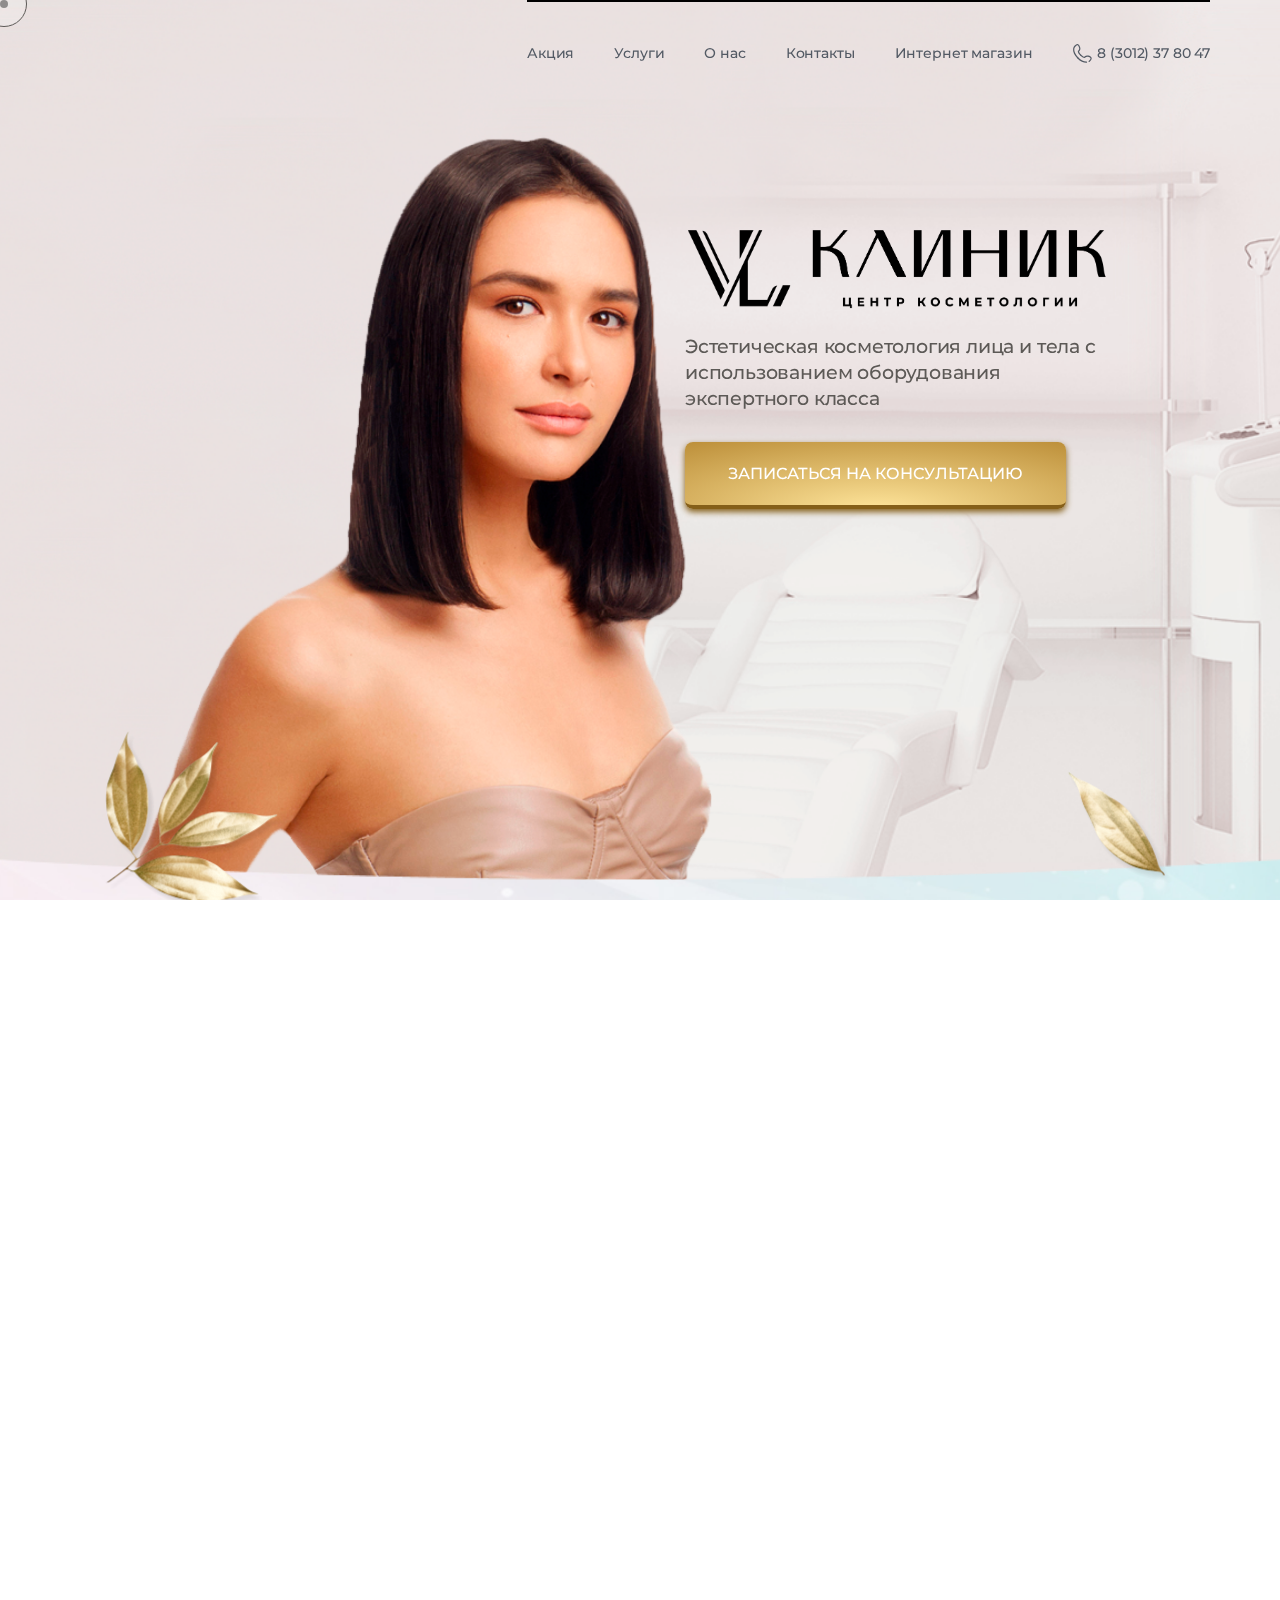
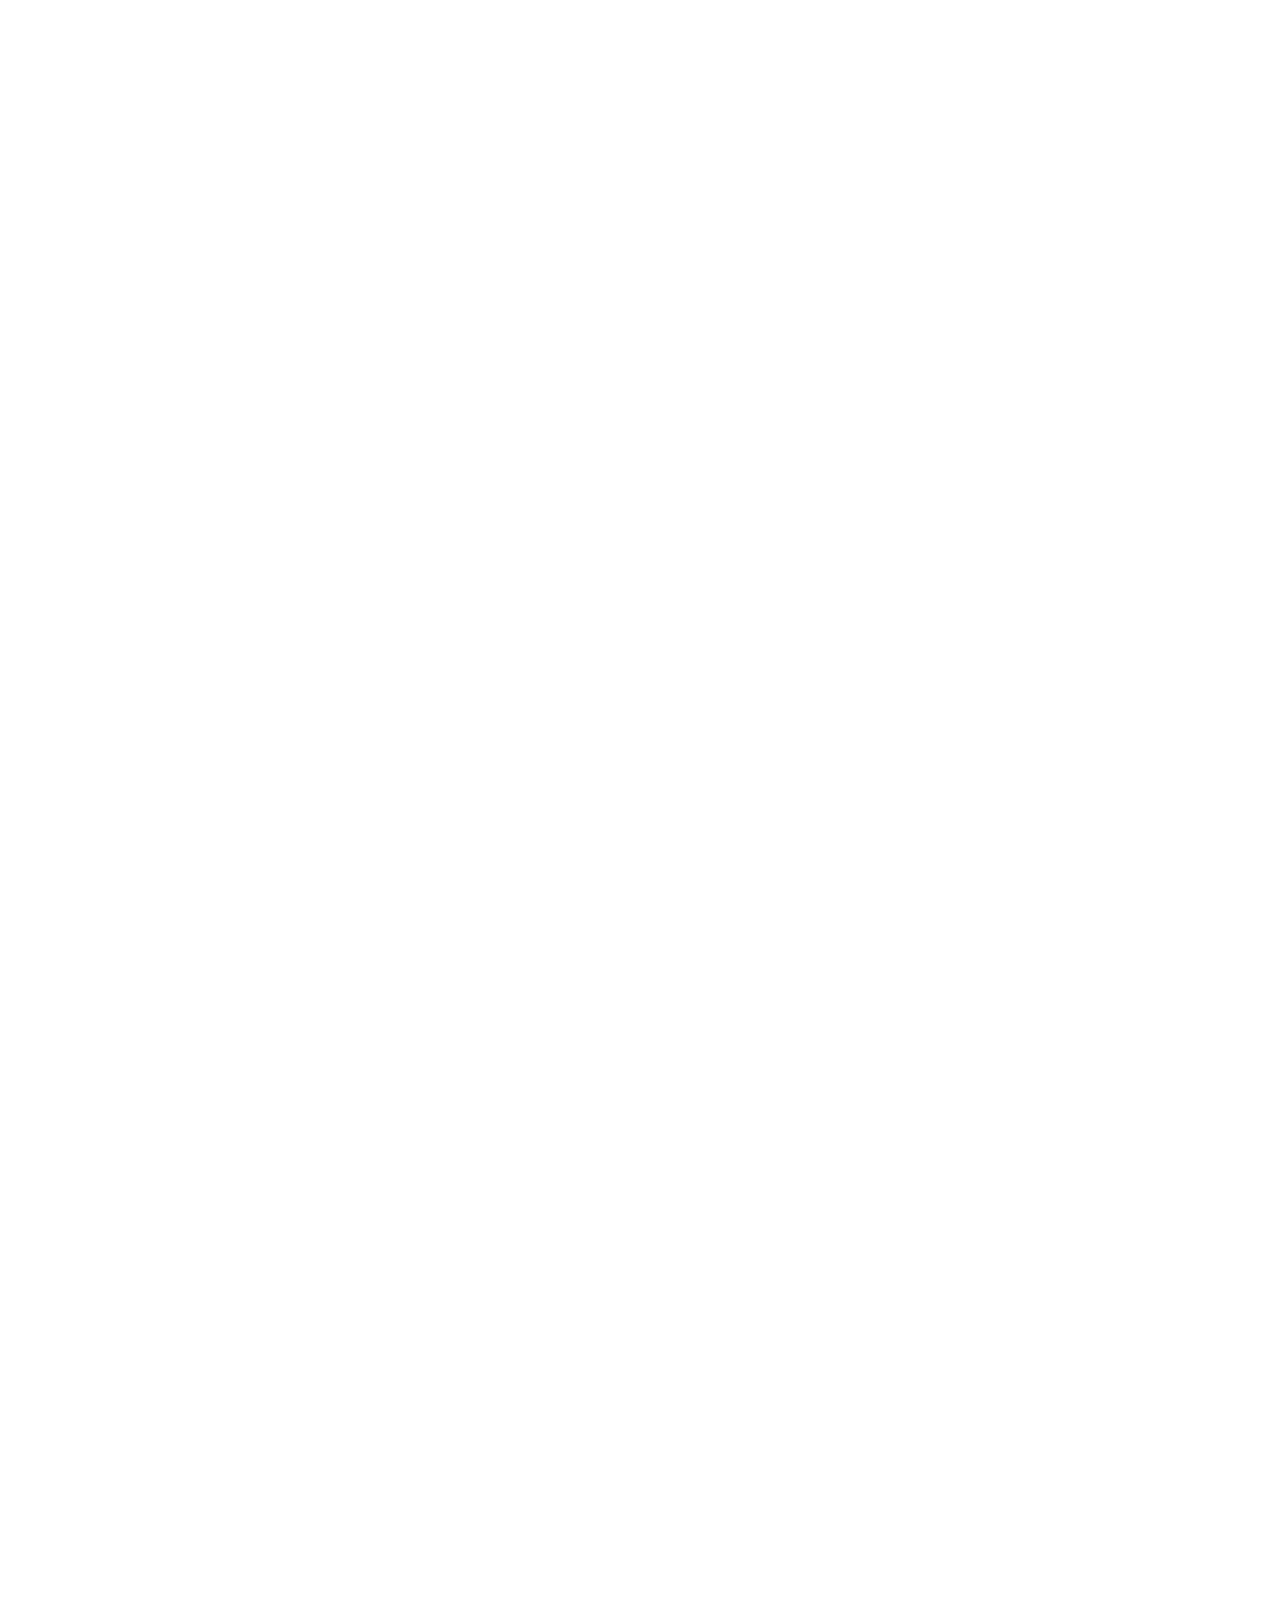
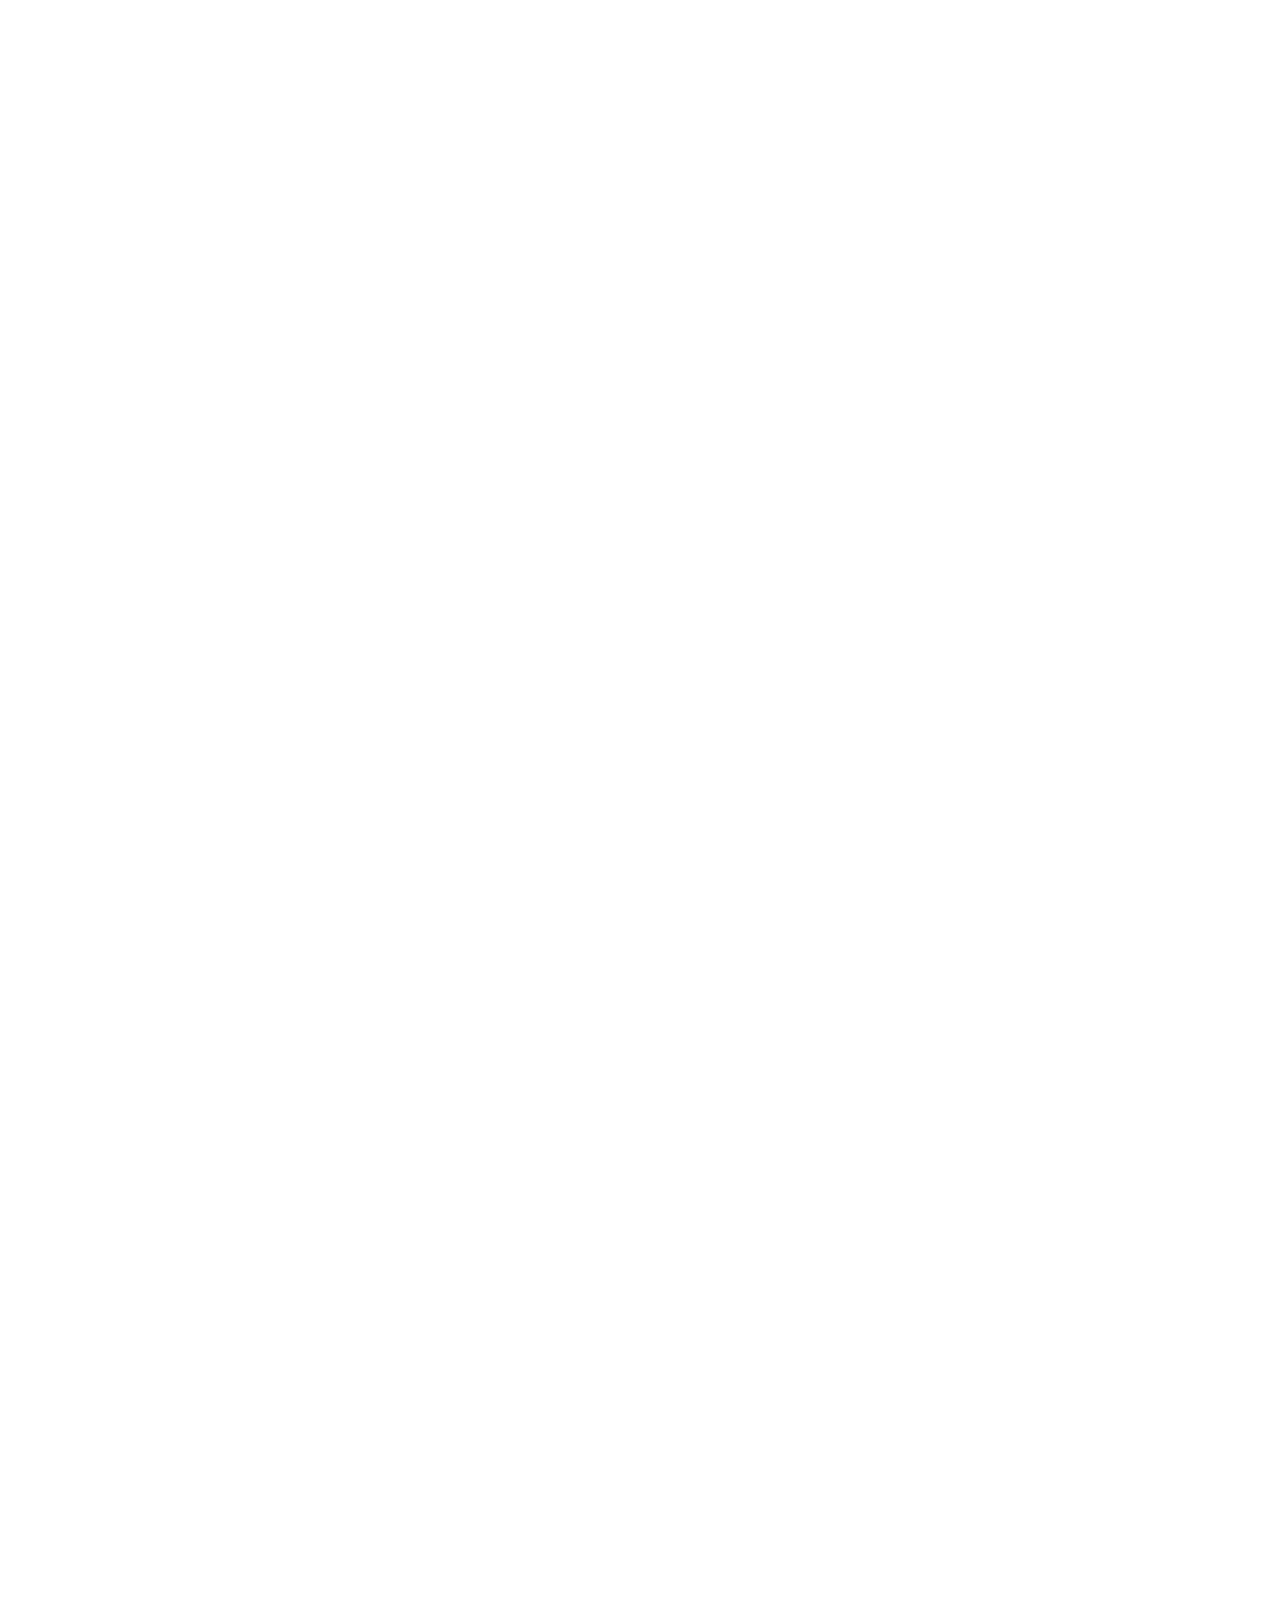
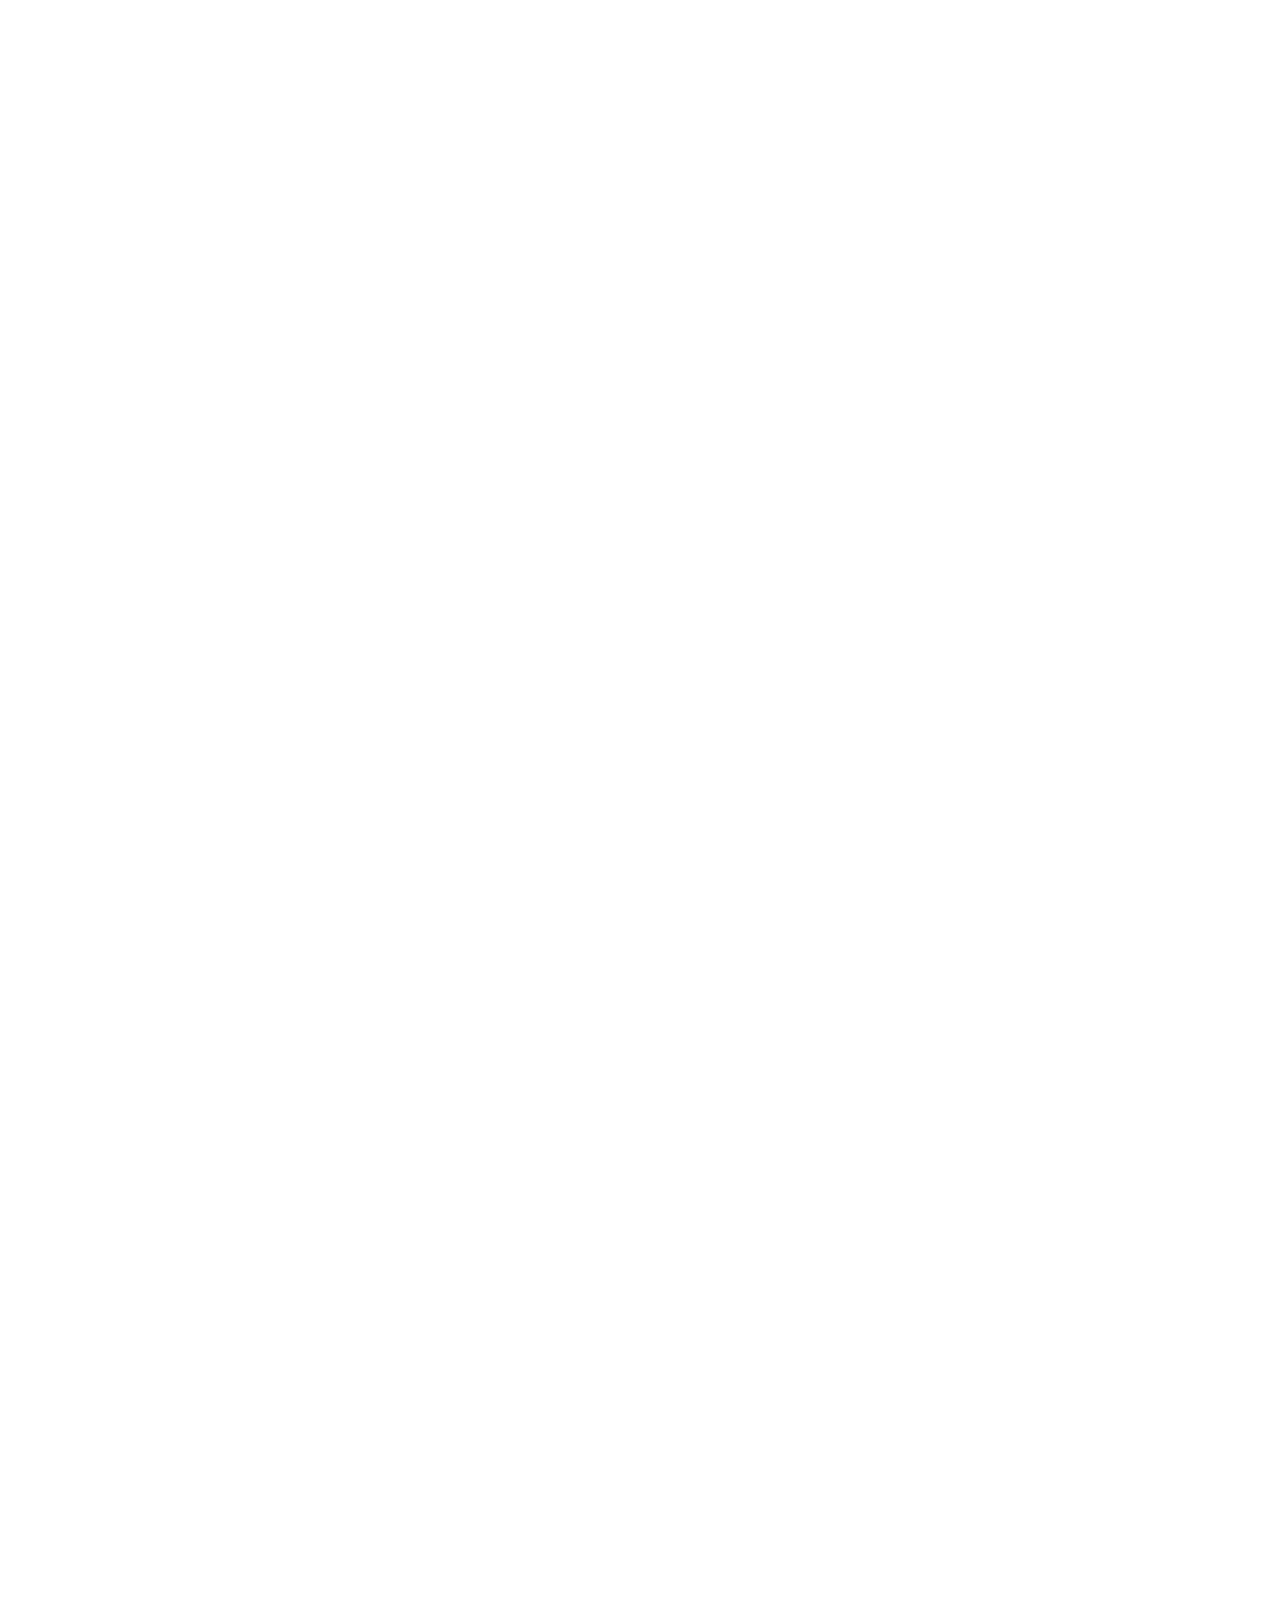
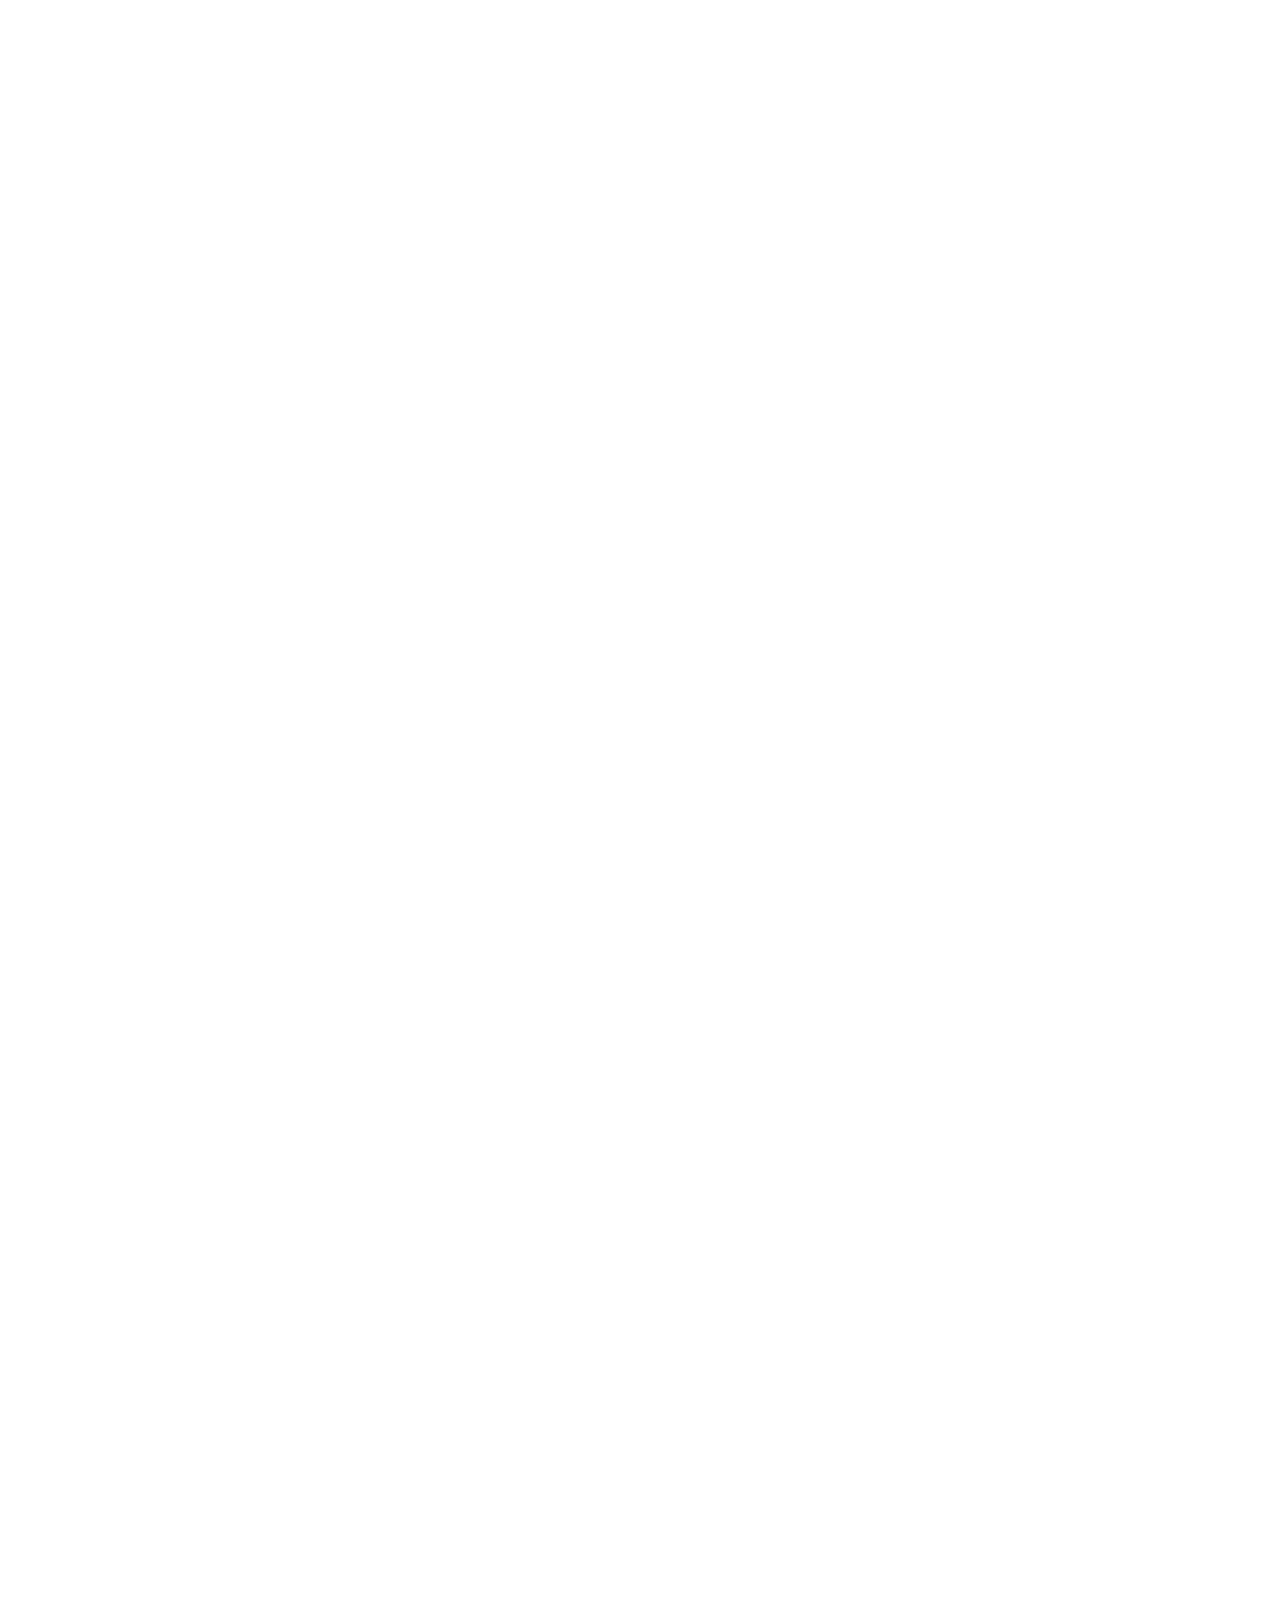
==== index.html @ 67a0169a "init" ====
<!DOCTYPE html>
<html lang="en">
  <head>
    <meta charset="UTF-8" />
    <meta http-equiv="X-UA-Compatible" content="IE=edge" />
    <meta name="viewport" content="width=device-width, initial-scale=1.0" />
    <title>VL</title>
    <link rel="stylesheet" href="libs/lightbox/dist/css/lightbox.css">
    <link rel="stylesheet" href="https://cdn.jsdelivr.net/npm/swiper@8/swiper-bundle.min.css"/>
    <link rel="stylesheet" href="img/icomoon/style.css">
    <link rel="stylesheet" href="css/fonts.css" />
    <link rel="stylesheet" href="css/main.css" />
    <link rel="stylesheet" href="css/index.css" />

  </head>
  <body>
    <div id="cursor"></div>
    <div id="aura"></div>
    <div class="gsap-wrapper">
      <div class="gsap-content">

        <div class="main-wrapper">
          <header class="header" id="header">
            <div class="container-width">
              <div class="header__nav-wrap">
                <nav class="nav-menu">
                  <li class="nav-menu__item">
                    <a href="" class="nav-menu__link">Акция</a>
                  </li>
                  <li class="nav-menu__item">
                    <a href="#services" class="nav-menu__link">Услуги</a>
                  </li>
                  <li class="nav-menu__item">
                    <a href="" class="nav-menu__link">О нас</a>
                  </li>
                  <li class="nav-menu__item">
                    <a href="#map" class="nav-menu__link">Контакты</a>
                  </li>
                  <li class="nav-menu__item">
                    <a href="" class="nav-menu__link">Интернет магазин</a>
                  </li>
                  <li class="nav-menu__item">
                    <a href="tel:83012378047" class="nav-menu__link nav-menu__phone"
                      >8 (3012) 37 80 47</a
                    >
                  </li>
                </nav>
              </div>
              <div class="header__info-wrap">
                <div class="header__info">
                  <div class="header__logo-wrap">
                    <img src="img/logo.png" alt="logo" class="header__logo" />
                  </div>
                  <p class="header__info-text">
                    Эстетическая косметология лица и тела с использованием
                    оборудования экспертного класса
                  </p>
                  <button class="disappears-btn">
                    Записаться на консультацию
                  </button>
                </div>
              </div>
              <!-- <a href="#services" class="header__link-scroll"></a> -->
            </div>

            <div class="header__women-wrap">
              <img src="img/women.png" alt="women" class="header__women-img">
            </div>
          </header>
          <main class="main">
            <section class="services" id="services">
              <div class="container-width">
                <div class="services__content">
                  <div class="services__info">
                    <h1 class="services__title">Выберите услугу</h1>
                    <p class="services__desc">
                      Нажмите на нужную Вам категорию, и выберите услугу что бы перейти к записи
                    </p>
                    <ul class="services__list">
                      <li class="services__item" data-type="hair">
                        <button class="services__item-btn">Волосы</button>
                        <ul class="services__sublist">
                          <li class="services__subitem">
                            <button class="services__subitem-btn">Избавиться от</button>
                            <ul class="services__subsublist">
                              <li class="services__subsubitem">
                                <button class="services__subsubitem-btn">Услуга 1</button>
                              </li>
                              <li class="services__subsubitem">
                                <button class="services__subsubitem-btn">Услуга 2</button>
                              </li>
                              <li class="services__subsubitem">
                                <button class="services__subsubitem-btn">Услуга 3</button>
                              </li>
                            </ul>
                          </li>
                        </ul>
                      </li>
                      <li class="services__item" data-type="face">
                        <button class="services__item-btn">Лицо</button>
                        <ul class="services__sublist">
                          <li class="services__subitem">
                            <button class="services__subitem-btn">Улучшить</button>
                            <ul class="services__subsublist">
                              <li class="services__subsubitem">
                                <button class="services__subsubitem-btn">Овал кожи</button>
                              </li>
                              <li class="services__subsubitem">
                                <button class="services__subsubitem-btn">Состояние кожи</button>
                              </li>
                              <li class="services__subsubitem">
                                <button class="services__subsubitem-btn">Цвет лица</button>
                              </li>
                            </ul>
                          </li>
                          <li class="services__subitem">
                            <button class="services__subitem-btn">Изменить</button>
                            <ul class="services__subsublist">
                              <li class="services__subsubitem">
                                <button class="services__subsubitem-btn">Обьем и форму губ</button>
                              </li>
                              <li class="services__subsubitem">
                                <button class="services__subsubitem-btn">Обьем и форму скул</button>
                              </li>
                              <li class="services__subsubitem">
                                <button class="services__subsubitem-btn">Коррекция углов нижней челюсти ”Углы Джоли”</button>
                              </li>
                            </ul>
                          </li>
                          <li class="services__subitem">
                            <button class="services__subitem-btn">Убрать</button>
                            <ul class="services__subsublist">
                              <li class="services__subsubitem">
                                <button class="services__subsubitem-btn">Овал кожи</button>
                              </li>
                              <li class="services__subsubitem">
                                <button class="services__subsubitem-btn">Овал кожи</button>
                              </li>
                              <li class="services__subsubitem">
                                <button class="services__subsubitem-btn">Овал кожи</button>
                              </li>
                            </ul>
                          </li>
                          <li class="services__subitem">
                            <button class="services__subitem-btn">Лечить</button>
                            <ul class="services__subsublist">
                              <li class="services__subsubitem">
                                <button class="services__subsubitem-btn">Овал кожи</button>
                              </li>
                              <li class="services__subsubitem">
                                <button class="services__subsubitem-btn">Овал кожи</button>
                              </li>
                              <li class="services__subsubitem">
                                <button class="services__subsubitem-btn">Овал кожи</button>
                              </li>
                            </ul>
                          </li>
                        </ul>
                      </li>
                      <li class="services__item" data-type="neck">
                        <button class="services__item-btn">Шея</button>
                        <ul class="services__sublist">
                          <li class="services__subitem">
                            <button class="services__subitem-btn">Убрать</button>
                            <ul class="services__subsublist">
                              <li class="services__subsubitem">
                                <button class="services__subsubitem-btn">Овал кожи</button>
                              </li>
                              <li class="services__subsubitem">
                                <button class="services__subsubitem-btn">Состояние кожи</button>
                              </li>
                              <li class="services__subsubitem">
                                <button class="services__subsubitem-btn">Цвет лица</button>
                              </li>
                            </ul>
                          </li>
                        </ul>
                      </li>
                      <li class="services__item" data-type="body">
                        <button class="services__item-btn">Тело</button>
                        <ul class="services__sublist">
                          <li class="services__subitem">
                            <button class="services__subitem-btn">Избавиться от</button>
                            <ul class="services__subsublist">
                              <li class="services__subsubitem">
                                <button class="services__subsubitem-btn">Овал кожи</button>
                              </li>
                              <li class="services__subsubitem">
                                <button class="services__subsubitem-btn">Овал кожи</button>
                              </li>
                              <li class="services__subsubitem">
                                <button class="services__subsubitem-btn">Овал кожи</button>
                              </li>
                            </ul>
                          </li>
                          <li class="services__subitem">
                            <button class="services__subitem-btn">Улучшить</button>
                            <ul class="services__subsublist">
                              <li class="services__subsubitem">
                                <button class="services__subsubitem-btn">Овал кожи</button>
                              </li>
                              <li class="services__subsubitem">
                                <button class="services__subsubitem-btn">Овал кожи</button>
                              </li>
                              <li class="services__subsubitem">
                                <button class="services__subsubitem-btn">Овал кожи</button>
                              </li>
                            </ul>
                          </li>
                        </ul>
                      </li>
                    </ul>
                  </div>
                  <div class="services__symbol-wrap">
                    <div class="services__symbol">
                      <img class="services__symbol-img" src="img/serv-symbol.png" alt="women" >
                      <button class="services__symbol-btn hair" data-type="hair"></button>
                      <button class="services__symbol-btn face" data-type="face"></button>
                      <button class="services__symbol-btn neck" data-type="neck"></button>
                      <button class="services__symbol-btn body" data-type="body"></button>
                    </div>
                  </div>
                </div>
              </div>
              <img src="img/leaf-1.png" alt="sheet" class="services__leaf-sheet1">
              <img src="img/leaf-2.png" alt="sheet" class="services__leaf-sheet2">
              <img src="img/leaf-3.png" alt="sheet" class="services__leaf-sheet3">
              <img src="img/clinic-leaf.png" alt="" class="services__leaf-bottom">
            </section>
            <section class="clinic" id="clinic">
              <div class="container-width">
                <div class="clinic__content">
                  <h1 class="clinic__title">
                    VL - Клиника молодости<br> и красоты
                  </h1>
                  <div class="clinic__info-wrap">
                    <p class="clinic__text">
                      VL Clinic– это ведущие клинические центры эстетической медицины в Москве, которые предлагают своим пациентам премиальный сервис и лучшие anti-age решения по совершенствованию внешности и омоложению, диагностику здоровья на основе принципов превентивной медицины для поддержания ресурсов организма и повышения качество жизни наших пациентов.
                    </p>
                    <div class="clinic__disappears-wrap">
                      <button class="disappears-btn">Записаться на консультацию</button>
                    </div>
                  </div> 
                </div>
              </div>
              <div class="swiper gallery-slider">
                <!-- Additional required wrapper -->
                <div class="swiper-wrapper">
                  <!-- Slides -->
                  <a href="img/gallery/gallery-1.jpg" data-lightbox="clinic-gallery" class="swiper-slide">
                    <img src="img/gallery/preview/gallery-1.jpg" alt="gallery-img" class="swiper-slide__img">
                  </a>
                  <a href="img/gallery/gallery-2.jpg" data-lightbox="clinic-gallery" class="swiper-slide">
                    <img src="img/gallery/preview/gallery-2.jpg" alt="gallery-img" class="swiper-slide__img">
                  </a>
                  <a href="img/gallery/gallery-3.jpg" data-lightbox="clinic-gallery" class="swiper-slide">
                    <img src="img/gallery/preview/gallery-3.jpg" alt="gallery-img" class="swiper-slide__img">
                  </a>
                  <a href="img/gallery/gallery-4.jpg" data-lightbox="clinic-gallery" class="swiper-slide">
                    <img src="img/gallery/preview/gallery-4.jpg" alt="gallery-img" class="swiper-slide__img">
                  </a>
                  <a href="img/gallery/gallery-5.jpg" data-lightbox="clinic-gallery" class="swiper-slide">
                    <img src="img/gallery/preview/gallery-5.jpg" alt="gallery-img" class="swiper-slide__img">
                  </a>
                  <a href="img/gallery/gallery-6.jpg" data-lightbox="clinic-gallery" class="swiper-slide">
                    <img src="img/gallery/preview/gallery-6.jpg" alt="gallery-img" class="swiper-slide__img">
                  </a>
                  <a href="img/gallery/gallery-7.jpg" data-lightbox="clinic-gallery" class="swiper-slide">
                    <img src="img/gallery/preview/gallery-7.jpg" alt="gallery-img" class="swiper-slide__img">
                  </a>
                  <a href="img/gallery/gallery-8.jpg" data-lightbox="clinic-gallery" class="swiper-slide">
                    <img src="img/gallery/preview/gallery-8.jpg" alt="gallery-img" class="swiper-slide__img">
                  </a>
                  <a href="img/gallery/gallery-9.jpg" data-lightbox="clinic-gallery" class="swiper-slide">
                    <img src="img/gallery/preview/gallery-9.jpg" alt="gallery-img" class="swiper-slide__img">
                  </a>
                  <a href="img/gallery/gallery-10.jpg" data-lightbox="clinic-gallery" class="swiper-slide">
                    <img src="img/gallery/preview/gallery-10.jpg" alt="gallery-img" class="swiper-slide__img">
                  </a>
                  <a href="img/gallery/gallery-11.jpg" data-lightbox="clinic-gallery" class="swiper-slide">
                    <img src="img/gallery/preview/gallery-11.jpg" alt="gallery-img" class="swiper-slide__img">
                  </a>
                  <a href="img/gallery/gallery-12.jpg" data-lightbox="clinic-gallery" class="swiper-slide">
                    <img src="img/gallery/preview/gallery-12.jpg" alt="gallery-img" class="swiper-slide__img">
                  </a>
                  <a href="img/gallery/gallery-13.jpg" data-lightbox="clinic-gallery" class="swiper-slide">
                    <img src="img/gallery/preview/gallery-13.jpg" alt="gallery-img" class="swiper-slide__img">
                  </a>
                  <a href="img/gallery/gallery-14.jpg" data-lightbox="clinic-gallery" class="swiper-slide">
                    <img src="img/gallery/preview/gallery-14.jpg" alt="gallery-img" class="swiper-slide__img">
                  </a>
                  <a href="img/gallery/gallery-15.jpg" data-lightbox="clinic-gallery" class="swiper-slide">
                    <img src="img/gallery/preview/gallery-15.jpg" alt="gallery-img" class="swiper-slide__img">
                  </a>
                </div>
                <!-- If we need pagination -->
                <div class="swiper-pagination"></div>
                <!-- If we need scrollbar -->
                <div class="swiper-scrollbar"></div>
              </div>
              <img src="/img/clinic-leaf.png" alt="" class="clinic__leaf-center">
            </section>
            <section class="apparatus" id="apparatus">
              <div class="container-width">
                <div class="apparatus__content">
                  <div class="apparatus__title-wrap">
                    <h1 class="apparatus__title">Молодость и красота<br>без хирургического вмешательства</h1>
                    <div class="swiper apparatus-slider">
                      <!-- Additional required wrapper -->
                      <div class="swiper-wrapper">
                        <!-- Slides -->
                        <div class="swiper-slide">
                          <div class="apparatus-slider__info">
                            <div class="apparatus-slider__info-top">
                              <h2 class="apparatus-slider__title">
                                Liftera A Аппарат Liftera A разработан для профессиональных процедур ультразвукового SMAS-лифтинга на лице и теле.
                              </h2>
                              <p class="apparatus-slider__desc">
                                С его помощью выполняют подтяжку кожи, убирают жировые ловушки, формируют чёткие контуры силуэта.<br>
                                Какие проблемы решает?
                              </p>
                              <ul class="apparatus-slider__desc-list">
                                <li class="apparatus-slider__desc-item">ранние признаки старения — гравитационный птоз, носогубные складки, дряблость кожи;</li>
                                <li class="apparatus-slider__desc-item">малярные мешки;</li>
                                <li class="apparatus-slider__desc-item">дряблость кожи;</li>
                                <li class="apparatus-slider__desc-item">второй подбородок;</li>
                                <li class="apparatus-slider__desc-item">локальные жировые отложения;</li>
                                <li class="apparatus-slider__desc-item">отёчность.</li>
                              </ul>
                            </div>
                            <div class="apparatus-slider__info-bottom">
                              <h2 class="apparatus-slider__title">
                                Как это работает?
                              </h2>
                              <p class="apparatus-slider__desc">
                                Liftera A работает по методике HIFU — высокочастотного сфокусированного ультразвука. Звуковая волна проникает
                                через верхние слои эпидермиса, не повреждая их, и создаёт трение в микро-участках тканей на глубине от 1,5 до 4,5
                                мм. Те нагреваются до температуры 60°С — уровня, при котором происходит коагуляция белковых волокон. Организм
                                реагирует на термическое повреждение запуском процесса неоколлагенеза — усиленной выработки коллагена и эластина
                                для регенерации тканей.
                              </p>
                            </div>
                          </div>
                          <div class="apparatus-slider__img-wrap">
                            <div class="apparatus-slider__prev">
                              <div class="icon-apparatus-arrow apparatus-slider__prev-arrow"></div>
                            </div>
                            <div class="apparatus-slider__next">
                              <div class="icon-apparatus-arrow apparatus-slider__next-arrow"></div>
                            </div>
                            <a href="/img/apparatus/asterasys.jpg" data-lightbox="apparatus-slider" class="apparatus-slider__full-img">
                              <img src="img/apparatus/preview/asterasys.jpg" alt="liftera" class="apparatus-slider__img">
                            </a>
                          </div>
                        </div>
                        <div class="swiper-slide">
                          <div class="apparatus-slider__info">
                            <div class="apparatus-slider__info-top">
                              <h2 class="apparatus-slider__title">
                                Divine Pro Pollogen by Lumenis
                              </h2>
                              <p class="apparatus-slider__desc">
                                Знаменитая мультиплатформа сочетает в себе 4 продвинутых технологии и позволяет проводить многоуровневые процедуры
                                ремоделирования и обновления тканей без хирургического вмешательства.<br>
                                Какие проблемы решает?
                              </p>
                              <ul class="apparatus-slider__desc-list">
                                <li class="apparatus-slider__desc-item">Выравнивание морщин и омоложение</li>
                                <li class="apparatus-slider__desc-item">Восстановливает контур овала лица</li>
                                <li class="apparatus-slider__desc-item">Подтягивает кожу</li>
                                <li class="apparatus-slider__desc-item">Выравниваниет рубцы, элементы постакне и стрий</li>
                              </ul>
                            </div>
                            <div class="apparatus-slider__info-bottom">
                              <h2 class="apparatus-slider__title">
                                Как это работает?
                              </h2>
                              <p class="apparatus-slider__desc">
                                Мультиплатформа объединяет 4 способа воздействия на всех уровнях - от эпидермиса до SMAS/ - На уровне дермы -
                                VoluDerm. Горячие и сверхтонкие иглы микроигольчатого RF работают мягко и без повреждений кожи. Интенсивный и
                                комфортный нагрев на уровне дермы. - На уровне эпидермиса – фракционный RF Trifractional, действует через точечные
                                контакты, выравнивает тон и текстуру. - Глубокие слои дермы – TriPollar через все электроды аппликатора, снижает
                                тепловую нагрузку на эпидермис, для максимального комфорта. - На уровне SMAS – DMA, динамическая активация мышц
                                лица для эффекта подтяжки и улучшению контуров лица.
                              </p>
                            </div>
                          </div>
                          <div class="apparatus-slider__img-wrap">
                            <div class="apparatus-slider__prev">
                              <div class="icon-apparatus-arrow apparatus-slider__prev-arrow"></div>
                            </div>
                            <div class="apparatus-slider__next">
                              <div class="icon-apparatus-arrow apparatus-slider__next-arrow"></div>
                            </div>
                            <a href="/img/apparatus/pollogen.jpg" data-lightbox="apparatus-slider" class="apparatus-slider__full-img">
                              <img src="img/apparatus/preview/pollogen.jpg" alt="liftera" class="apparatus-slider__img">
                            </a>
                          </div>
                        </div>
                        <div class="swiper-slide">
                          <div class="apparatus-slider__info">
                            <div class="apparatus-slider__info-top">
                              <h2 class="apparatus-slider__title">
                                MedioStar Monolith Asclepion
                              </h2>
                              <p class="apparatus-slider__desc">
                                Диодный лазер MeDioStar Monolith – детище немецкого завода Asclepion, выпускается с 2019 года. По функционалу и
                                технической начинке этот аппарат относится к 6-му (последнему) поколению техники.<br>
                                Какие проблемы решает?
                              </p>
                              <ul class="apparatus-slider__desc-list">
                                <li class="apparatus-slider__desc-item">Нарушение пигментации кожи, такие как дисхромия и фотостарение</li>
                                <li class="apparatus-slider__desc-item">Лазерная эпиляция всех типов и цвета волос</li>
                                <li class="apparatus-slider__desc-item">Акне и постакне</li>
                                <li class="apparatus-slider__desc-item">Онихомикозы</li>
                              </ul>
                            </div>
                            <div class="apparatus-slider__info-bottom">
                              <h2 class="apparatus-slider__title">
                                Как это работает?
                              </h2>
                              <p class="apparatus-slider__desc">
                                У лазера Monolith несколько основных преимуществ. Во-первых, аппарат имеет сниженное время импульса до 3
                                миллисекунд и увеличенную максимально возможную выходную мощность вспышки лазера. Эти характеристики делают его
                                самым эффективным лазером из всех существующих на рынке аналогов. Разница особенно заметна на светлых и тонких
                                волосах. Во-вторых, у аппарата совершенно новые манипулы – с размером площади пятна вспышки лазера до 10
                                сантиметров квадратных. По всему периметру есть охлаждающий контур, а также возможность генерации до 20 вспышек в
                                секунду. Сохранилась технология использования двойного импульса разной длины
                              </p>
                              <ul class="apparatus-slider__desc-list">
                                <li class="apparatus-slider__desc-item">Не повреждает кожу, отсутствие реабилитационного периода</li>
                                <li class="apparatus-slider__desc-item">Все процедуры максимально комфортны и безопасны</li>
                                <li class="apparatus-slider__desc-item">Активизируется выработка коллагена и эластина в течение нескольких месяцев после процедуры, нарастающий эффект
                                  длиться до 6 месяцев</li>
                                <li class="apparatus-slider__desc-item">Отсутствие возрастных и гендерных ограничений</li>
                                <li class="apparatus-slider__desc-item">Безболезненное удаление всех типов волос (кроме седых)</li>
                              </ul>
                            </div>
                          </div>
                          <div class="apparatus-slider__img-wrap">
                            <div class="apparatus-slider__prev">
                              <div class="icon-apparatus-arrow apparatus-slider__prev-arrow"></div>
                            </div>
                            <div class="apparatus-slider__next">
                              <div class="icon-apparatus-arrow apparatus-slider__next-arrow"></div>
                            </div>
                            <a href="/img/apparatus/mediostar.jpg" data-lightbox="apparatus-slider" class="apparatus-slider__full-img">
                              <img src="img/apparatus/preview/mediostar.jpg" alt="liftera" class="apparatus-slider__img">
                            </a>
                          </div>
                        </div>
                        <div class="swiper-slide">
                          <div class="apparatus-slider__info">
                            <div class="apparatus-slider__info-top">
                              <h2 class="apparatus-slider__title">
                                Lumenis M22
                              </h2>
                              <p class="apparatus-slider__desc">
                                Уникальность аппарата Lumenis M22 заключается в том, что во время одной процедуры с помощью меняющихся фильтров
                                возможно одновременное решение целого спектра эстетических проблем.<br>
                                Какие проблемы решает?
                              </p>
                              <ul class="apparatus-slider__desc-list">
                                <li class="apparatus-slider__desc-item">Убирает выраженный купероз и сосудистые звездочки</li>
                                <li class="apparatus-slider__desc-item">Избавляет от расширенных пор, пигментных пятен, акне, постакне</li>
                                <li class="apparatus-slider__desc-item">Выравнивает тон лица, разглаживает морщины, нарушение текстуры кожи</li>
                              </ul>
                            </div>
                            <div class="apparatus-slider__info-bottom">
                              <h2 class="apparatus-slider__title">
                                Как это работает?
                              </h2>
                              <p class="apparatus-slider__desc">
                                Световые импульсы проникают глубоко в кожу и способствуют выработке собственного коллагена и гиалуроновой кислоты.
                                Кожа подтягивается и становится более эластичной. Такой эффект по улучшению состояния кожи заметен пациентам уже
                                после первой процедуры.
                              </p>
                            </div>
                          </div>
                          <div class="apparatus-slider__img-wrap">
                            <div class="apparatus-slider__prev">
                              <div class="icon-apparatus-arrow apparatus-slider__prev-arrow"></div>
                            </div>
                            <div class="apparatus-slider__next">
                              <div class="icon-apparatus-arrow apparatus-slider__next-arrow"></div>
                            </div>
                            <a href="/img/apparatus/m22.jpg" data-lightbox="apparatus-slider" class="apparatus-slider__full-img">
                              <img src="img/apparatus/preview/m22.jpg" alt="liftera" class="apparatus-slider__img">
                            </a>
                          </div>
                        </div>
                        <div class="swiper-slide">
                          <div class="apparatus-slider__info">
                            <div class="apparatus-slider__info-top">
                              <h2 class="apparatus-slider__title">
                                MCL 31 Dermablate
                              </h2>
                              <p class="apparatus-slider__desc">
                                Эрбиевый лазер MCL 31 Dermablate – уникальная разработка немецкой компании Asclepion Laser Techologies. Аппарат
                                предоставляет широкие возможности для решения различных задач в косметологии, связанных с состоянием кожи. MCL 31
                                Dermablate – это аппаратный косметологический комплекс с вариативностью режимов и с несколькими насадками, что
                                позволяет использовать метод фракционного фототермолиза и метод абиляции.<br>
                                Какие проблемы решает?
                              </p>
                              <ul class="apparatus-slider__desc-list">
                                <li class="apparatus-slider__desc-item">Фотостарение кожи</li>
                                <li class="apparatus-slider__desc-item">Морщины</li>
                                <li class="apparatus-slider__desc-item">Обвислость</li>
                                <li class="apparatus-slider__desc-item">Снижение эластичности</li>
                                <li class="apparatus-slider__desc-item">Накопление фиброзной ткани</li>
                                <li class="apparatus-slider__desc-item">Расширенные поры</li>
                                <li class="apparatus-slider__desc-item">Доброкачественные образования</li>
                                <li class="apparatus-slider__desc-item">Постакне</li>
                                <li class="apparatus-slider__desc-item">Растяжки на коже</li>
                              </ul>
                            </div>
                            <div class="apparatus-slider__info-bottom">
                              <h2 class="apparatus-slider__title">
                                Как это работает?
                              </h2>
                              <p class="apparatus-slider__desc">
                                Лазерная шлифовка лица позволяет восстановить естественную красоту и здоровье кожи даже при значительных
                                возрастных изменениях. В ходе процедуры удаляются отмершие клетки эпидермиса, активизируются обменные процессы в
                                глубоких слоях кожи. Уже после первой процедуры Вы заметите, что кожа стала более гладкой, нежной и молодой.
                              </p>
                            </div>
                          </div>
                          <div class="apparatus-slider__img-wrap">
                            <div class="apparatus-slider__prev">
                              <div class="icon-apparatus-arrow apparatus-slider__prev-arrow"></div>
                            </div>
                            <div class="apparatus-slider__next">
                              <div class="icon-apparatus-arrow apparatus-slider__next-arrow"></div>
                            </div>
                            <a href="/img/apparatus/dermablate.jpg" data-lightbox="apparatus-slider" class="apparatus-slider__full-img">
                              <img src="img/apparatus/preview/dermablate.jpg" alt="liftera" class="apparatus-slider__img">
                            </a>
                          </div>
                        </div>
                        <div class="swiper-slide">
                          <div class="apparatus-slider__info">
                            <div class="apparatus-slider__info-top">
                              <h2 class="apparatus-slider__title">
                                PicoCare
                              </h2>
                              <p class="apparatus-slider__desc">
                                Революционный пикосекундынй лазер – это самая эффективная, безболезненная и безопасная технология для омоложения кожи, удаления татуировок и татуажа любого цвета, устранения пигментации и рубцов на лице и теле.
                                Важным преимуществом данного лазера  является не только сверхкороткий и единственно доступный в России по длительности в пикосекундах (450) импульс, но и возможность осуществлять воздействие по самым «коварным» глубоким или цветным пигментам, на самых «нежных» чувствительных зонах – безболезненно, даже на высоких параметрах мощности, благодаря запатентованной технологии HEXA MLA<br>
                              </p>
                            </div>
                          </div>
                          <div class="apparatus-slider__img-wrap">
                            <div class="apparatus-slider__prev">
                              <div class="icon-apparatus-arrow apparatus-slider__prev-arrow"></div>
                            </div>
                            <div class="apparatus-slider__next">
                              <div class="icon-apparatus-arrow apparatus-slider__next-arrow"></div>
                            </div>
                            <a href="/img/apparatus/picocare.jpg" data-lightbox="apparatus-slider" class="apparatus-slider__full-img">
                              <img src="img/apparatus/preview/picocare.jpg" alt="liftera" class="apparatus-slider__img">
                            </a>
                          </div>
                        </div>
                      </div>                
                    </div>
                  </div>
                </div>
              </div>
            </section>
            <section class="certificate" id="certificate">
              <div class="container-width container-width--certificate">
                <div class="certificate__content">
                  <h1 class="certificate__title">Наши сертификаты</h1>
                  <img src="img/leaf-1.png" alt="" class="certificate__leaf-img1">
                  <img src="img/leaf-2.png" alt="" class="certificate__leaf-img2">
                  <img src="img/leaf-3.png" alt="" class="certificate__leaf-img3">
                </div>
                <div class="certificate-slider swiper">
                  <!-- Additional required wrapper -->
                  <div class="swiper-wrapper">
                    <!-- Slides -->
                    <div class="swiper-slide">
                      <a href="/img/certificate/certificates-1.png" data-lightbox="certificate-slider" class="certificate-slide__img-full">
                        <img src="img/certificate/certificates-1.png" alt="certificate" class="certificate-slide__img">
                      </a>
                    </div>
                    <div class="swiper-slide">
                      <a href="/img/certificate/certificates-2.png" data-lightbox="certificate-slider" class="certificate-slide__img-full">
                        <img src="img/certificate/certificates-2.png" alt="certificate" class="certificate-slide__img">
                      </a>
                    </div>
                    <div class="swiper-slide">
                      <a href="/img/certificate/certificates-3.png" data-lightbox="certificate-slider" class="certificate-slide__img-full">
                        <img src="img/certificate/certificates-3.png" alt="certificate" class="certificate-slide__img">
                      </a>
                    </div>
                    <div class="swiper-slide">
                      <a href="/img/certificate/certificates-1.png" data-lightbox="certificate-slider" class="certificate-slide__img-full">
                        <img src="img/certificate/certificates-1.png" alt="certificate" class="certificate-slide__img">
                      </a>
                    </div>
                  </div>
                </div>
                <img src="img/leaf-1.png" alt="" class="certificate__leaf-img4">
              </div>
            </section>
            <section class="specialists" id="specialists">
              <div class="container-width container-width--specialists">
                <h1 class="specialists__title">Наши специалисты</h1>
                <div class="specialists-slider swiper">
                  <!-- Additional required wrapper -->
                  <div class="swiper-wrapper">
                    <!-- Slides -->
                    <div class="swiper-slide">
                      <div class="specialists-slide__img-wrap">
                        <img src="img/specialists/specialist-1.png" alt="specialist" class="specialists-slide__img">
                      </div>
                      <div class="specialists-slide__info">
                        <p class="specialists-slide__name">Багдуева Вера Валерьевна</p>
                        <p class="specialists-slide__qualification">Главный врач</p>
                      </div>
                    </div>
                    <div class="swiper-slide">
                      <div class="specialists-slide__img-wrap">
                        <img src="img/specialists/specialist-2.png" alt="specialist" class="specialists-slide__img">
                      </div>
                      <div class="specialists-slide__info">
                        <p class="specialists-slide__name">Дондокова Мэдэгма Сергеевна</p>
                        <p class="specialists-slide__qualification">Врач</p>
                      </div>
                    </div>
                    <div class="swiper-slide">
                      <div class="specialists-slide__img-wrap">
                        <img src="img/specialists/specialist-3.png" alt="specialist" class="specialists-slide__img">
                      </div>
                      <div class="specialists-slide__info">
                        <p class="specialists-slide__name">Кучинская Лариса Сергеевна</p>
                        <p class="specialists-slide__qualification">Врач-эстетист</p>
                      </div>
                    </div>
                    <div class="swiper-slide">
                      <div class="specialists-slide__img-wrap">
                        <img src="img/specialists/specialist-3.png" alt="specialist" class="specialists-slide__img">
                      </div>
                      <div class="specialists-slide__info">
                        <p class="specialists-slide__name">Багдуева Вера Валерьевна</p>
                        <p class="specialists-slide__qualification">Главный врач</p>
                      </div>
                    </div>
                  </div>
                  <div class="specialists-slider__control">
                    <div class="specialists-slider__fruction">
                      <div class="specialists-slider__current">1</div>
                      <div class="specialists-slider__sepparator"> / </div>
                      <div class="specialists-slider__total">1</div>
                    </div>
                    <div class="swiper-pagination"></div>
                    <div class="specialists-slider__control-arrow">
                      <div class="swiper-button-prev"></div>
                      <div class="swiper-button-next"></div>
                    </div>
                  </div>
                  <!-- If we need pagination -->
                  
                
                  <!-- If we need navigation buttons -->
                
                  <!-- If we need scrollbar -->
                  <!-- <div class="swiper-scrollbar"></div> -->
                </div>
              </div>
              <img src="img/leaf-2.png" alt="" class="specialists__leaf-img1">
            </section>
            <section class="consultation" id="consultation">
              <div class="container-width">
                <div class="consultation__content">
                  <div class="consultation__info">
                    <span class="consultation__info-title">На первичной консультации Вы:</span>
                    <p class="consultation__info-text">
                      Познакомитесь со специалистом лично и зададите ему все интересующие вопросы
                    </p>
                    <p class="consultation__info-text">
                      Сделаете диагностику состояния лица и кожных покрово, в том числе и с при-менением аппаратного 3D - анализа
                    </p>
                    <p class="consultation__info-text">
                      Узнаете какая из процедур подойдет в Вашем случае и составить план лечения
                    </p>
                    <p class="consultation__info-text">
                      Подберете средства и получите рекомендации для домашнего ухода
                    </p>
                    <div class="consultation__disappears-wrap">
                      <button class="disappears-btn">Записаться на консультацию</button>
                    </div>
                  </div>
                  <div class="consultation__message-wrap">
                    <div class="consultation__message">
                      <p class="consultation__message-text">
                        Мы хотим, что бы выбранные процедуры действительно подходили именно вам!
                      </p>
                    </div>
                  </div>
                </div>
              </div>
            </section>
            <section class="recom" id="recom">
              <div class="container-width">
                <div class="recom__content">
                  <h1 class="recom__title">Специалисты<br>рекомендуют</h1>
                  <div class="recom-slider swiper">
                    <!-- Additional required wrapper -->
                    <div class="swiper-wrapper">
                      <!-- Slides -->
                      <div class="swiper-slide">
                        <div class="recom-slide__img-wrap">
                          <img src="img/recom/recomendations.png" alt="" class="recom-slide__img">
                        </div>
                        <h2 class="recom-slide__title">Holy Land Cosmetics B First Anti-Age Gel Soap</h2>
                        <div class="recom-slide__disappears-wrap">
                          <button class="disappears-btn disappears-btn--recome">Заказать</button>
                        </div>
                      </div>
                      <div class="swiper-slide">
                        <div class="recom-slide__img-wrap">
                          <img src="img/recom/recomendations.png" alt="" class="recom-slide__img">
                        </div>
                        <h2 class="recom-slide__title">Holy Land Cosmetics B First Anti-Age Gel Soap</h2>
                        <div class="recom-slide__disappears-wrap">
                          <button class="disappears-btn disappears-btn--recome">Заказать</button>
                        </div>
                      </div>
                      <div class="swiper-slide">
                        <div class="recom-slide__img-wrap">
                          <img src="img/recom/recomendations.png" alt="" class="recom-slide__img">
                        </div>
                        <h2 class="recom-slide__title">Holy Land Cosmetics B First Anti-Age Gel Soap</h2>
                        <div class="recom-slide__disappears-wrap">
                          <button class="disappears-btn disappears-btn--recome">Заказать</button>
                        </div>
                      </div>
                      <div class="swiper-slide">
                        <div class="recom-slide__img-wrap">
                          <img src="img/recom/recomendations.png" alt="" class="recom-slide__img">
                        </div>
                        <h2 class="recom-slide__title">Holy Land Cosmetics B First Anti-Age Gel Soap</h2>
                        <div class="recom-slide__disappears-wrap">
                          <button class="disappears-btn disappears-btn--recome">Заказать</button>
                        </div>
                      </div>
                      <div class="swiper-slide">
                        <div class="recom-slide__img-wrap">
                          <img src="img/recom/recomendations.png" alt="" class="recom-slide__img">
                        </div>
                        <h2 class="recom-slide__title">Holy Land Cosmetics B First Anti-Age Gel Soap</h2>
                        <div class="recom-slide__disappears-wrap">
                          <button class="disappears-btn disappears-btn--recome">Заказать</button>
                        </div>
                      </div>
                    </div>
                    <div class="swiper-button-prev"></div>
                    <div class="swiper-button-next"></div>
                    <div class="swiper-pagination"></div>
                  </div>
                </div>
              </div>
              <img src="img/recom_leaf-1.svg" alt="" class="recom__leaf-left">
              <img src="img/recom_leaf-2.svg" alt="" class="recom__leaf-right">
            </section>
            <section class="map" id="map">
              <div class="map__container-width">
                <div class="map-content">
                  <div class="map__contacts-wrap">
                    <div class="map__contacts">
                      <div class="map__logo-wrap">
                        <img src="img/logo.png" alt="logo" class="map__logo">
                      </div>
                      <div class="map__links-wrap">
                        <a href="tel:83012378047" class="map__link-phone">8 (3012) 37 80 47</a>
                        <a href="tel:83012378047" class="map__link-phone">8 (3012) 37 80 47</a>
                      </div>
                      <a href="mailto:vl_clinic@company.ru" class="map__link-email">vl_clinic@company.ru</a>
                      <div class="map__social-links">
                        <a href="#" class="map__social-link">
                          <img src="img/icons/vk.svg" alt="vk" class="map__social-img">
                        </a>
                        <a href="#" class="map__social-link">
                          <img src="img/icons/inst.svg" alt="instagram" class="map__social-img">
                        </a>
                        <a href="#" class="map__social-link">
                          <img src="img/icons/tg.svg" alt="telegram" class="map__social-img">
                        </a>
                        <a href="#" class="map__social-link">
                          <img src="img/icons/facebook.svg" alt="facebook" class="map__social-img">
                        </a>
                      </div>
                      <a href="#" class="map__confidentiality">Политика конфиденциальности</a>
                    </div>
                  </div>
                  <div class="map__render" id="map-render"></div>
                </div>
              </div>
            </section>
          </main>
          <footer class="footer">
            <div class="container-width">
              <div class="footer__nav-list">
                <div class="footer__nav-item">
                  <a href="#header" class="footer__nav-link">Главная</a>
                </div>
                <div class="footer__nav-item">
                  <a href="#services" class="footer__nav-link">Услуги</a>
                </div>
                <div class="footer__nav-item">
                  <a href="" class="footer__nav-link">Новости</a>
                </div>
                <div class="footer__nav-item">
                  <a href="#map" class="footer__nav-link">Контакты</a>
                </div>
              </div>
            </div>
          </footer>
        </div>

      </div>
    </div>


    <div class="popup-back-call-bg">
      <div class="popup-back-call">
        <div class="call__close-wrap">
          <button class="call__close-btn"></button>
        </div>
        <form action="#" class="call-form">
          <input type="text" placeholder="Имя" class="call-form__name" required>
          <input type="text" placeholder="Телефон" class="call-form__phone" required>
          <p class="call-form__desc">
            Размер предоплаты за консультацию 350-700 р, предоплата за повторную запись 1000р
          </p>
          <button type="submit" class="call-send">Отправить</button>
        </form>
      </div>
    </div>
    <div class="popup-service-bg">
      <div class="popup-service__container">
        <div class="popup-service__body">
          <button class="popup-service__prev-btn">&lArr; Назад</button>
          <div class="popup-service__wrap">
            <div class="popup-service__info">
              <h1 class="popup-service__title">Микроугольчатый RF - лифтинг</h1>
              <p class="popup-service__text">
                Аппаратная процедура, где радиочастотная RF - энергия поступаетнепосредственно в кожу, на заданную глубину с помощью аппликатора с тончайшими микроиглами
              </p>
              <p class="popup-service__text">
                Показания: Мешки под глазами, рубцевания и шрамы, пигментные пятна, первые признаки старения, расширенные поры
              </p>
              <p class="popup-service__text">
                Эффект: Подтянутые щеки, избавление от морщин, естественное насыщение белком, ликвидация рубцов и высыпаний
              </p>
            </div>
            <div class="popup-service__demo-wrap">
              <div class="popup-service__demo">
                <img src="img/prevtonext/services-pop1.jpg" alt="" class="popup-service__demo-img">
                <div class="popup-service__demo-resize">
                  <img src="img/prevtonext/services-pop2.jpg" alt="" class="popup-service__demo-img">
                </div>
              </div>
              <div class="popup-service__btn-wrap">
                <button class="disappears-btn">Записаться на консультацию</button>
              </div>
            </div>
          </div>
        </div>
      </div>
    </div>
    <script src="https://api-maps.yandex.ru/2.1/?apikey=d120e98b-358e-4737-80b8-2b495bbae783&lang=ru_RU"></script>
    <script src="libs/gsap/gsap.min.js"></script>
    <script src="libs/gsap/ScrollTrigger.min.js"></script>
    <script src="libs/gsap/ScrollSmoother.min.js"></script>
    <script src="libs/lightbox/dist/js/lightbox-plus-jquery.js"></script>
    <script src="https://cdn.jsdelivr.net/npm/swiper@8/swiper-bundle.min.js"></script>
    <script src="js/main.js"></script>
  </body>
</html>
---- img/icomoon/style.css ----
@font-face {
  font-family: 'icomoon';
  src:  url('fonts/icomoon.eot?vauwtj');
  src:  url('fonts/icomoon.eot?vauwtj#iefix') format('embedded-opentype'),
    url('fonts/icomoon.ttf?vauwtj') format('truetype'),
    url('fonts/icomoon.woff?vauwtj') format('woff'),
    url('fonts/icomoon.svg?vauwtj#icomoon') format('svg');
  font-weight: normal;
  font-style: normal;
  font-display: block;
}

[class^="icon-"], [class*=" icon-"] {
  /* use !important to prevent issues with browser extensions that change fonts */
  font-family: 'icomoon' !important;
  speak: never;
  font-style: normal;
  font-weight: normal;
  font-variant: normal;
  text-transform: none;
  line-height: 1;

  /* Better Font Rendering =========== */
  -webkit-font-smoothing: antialiased;
  -moz-osx-font-smoothing: grayscale;
}

.icon-apparatus-arrow:before {
  content: "\e900";
  color: #e6c577;
}
.icon-check .path1:before {
  content: "\e901";
  color: rgb(0, 0, 0);
}
.icon-check .path2:before {
  content: "\e902";
  margin-left: -1em;
  color: rgb(255, 255, 255);
}
.icon-loop:before {
  content: "\e903";
  color: #fff;
}
.icon-services-arrow .path1:before {
  content: "\e904";
  color: rgb(255, 255, 255);
}
.icon-services-arrow .path2:before {
  content: "\e905";
  margin-left: -1em;
  color: rgb(183, 142, 67);
}
.icon-tel:before {
  content: "\e906";
  color: #535a64;
}
---- css/fonts.css ----
@font-face {
  font-family: "BeatrixAntiqua";
  src: url("../fonts/BeatrixAntiqua-SemiBold.eot"),
      url("../fonts/BeatrixAntiqua-SemiBold.eot?#iefix") format("embedded-opentype"),
      url("../fonts/BeatrixAntiqua-SemiBold.woff2") format("woff2"),
      url("../fonts/BeatrixAntiqua-SemiBold.woff") format("woff"),
      url("../fonts/BeatrixAntiqua-SemiBold.ttf") format("truetype");
  font-weight: 600;
  font-style: normal;
}

@font-face {
  font-family: "BeatrixAntiquaItalic";
  src: url("../fonts/BeatrixAntiqua-SemiBoldItalic.eot"),
      url("../fonts/BeatrixAntiqua-SemiBoldItalic.eot?#iefix") format("embedded-opentype"),
      url("../fonts/BeatrixAntiqua-SemiBoldItalic.woff2") format("woff2"),
      url("../fonts/BeatrixAntiqua-SemiBoldItalic.woff") format("woff"),
      url("../fonts/BeatrixAntiqua-SemiBoldItalic.ttf") format("truetype");
  font-weight: 600;
  font-style: italic;
}

@font-face {
  font-family: "Montserrat";
  src: url("../fonts/Montserrat/Montserrat-Light.ttf");
  font-weight: 300;
  font-style: normal;
}

@font-face {
  font-family: "Montserrat";
  src: url("../fonts/Montserrat/Montserrat-Medium.ttf");
  font-weight: 500;
  font-style: normal;
}

@font-face {
  font-family: "Montserrat";
  src: url("../fonts/Montserrat/Montserrat-SemiBold.ttf");
  font-weight: 600;
  font-style: normal;
}

@font-face {
  font-family: "Montserrat";
  src: url("../fonts/Montserrat/Montserrat-Bold.ttf");
  font-weight: 700;
  font-style: normal;
}
---- css/main.css ----
/* Reset and base styles  */
* {
	padding: 0px;
	margin: 0px;
	border: none;
}

*,
*::before,
*::after {
	box-sizing: border-box;
}

:focus,
:active {
	/*outline: none;*/
}

a:focus,
a:active {
	/* outline: none;*/
}

/* Links */

a, a:link, a:visited  {
    /* color: inherit; */
    text-decoration: none;
    /* display: inline-block; */
}

a:hover  {
    /* color: inherit; */
    text-decoration: none;
}

/* Common */

aside, nav, footer, header, section, main {
	display: block;
}

h1, h2, h3, h4, h5, h6, p {
    font-size: inherit;
	font-weight: inherit;
}

ul, ul li {
	list-style: none;
}

img {
	vertical-align: top;
}

img, svg {
	max-width: 100%;
	height: auto;
}

address {
  font-style: normal;
}

/* Form */

input, textarea, button, select {
	font-family: inherit;
    font-size: inherit;
    color: inherit;
    background-color: transparent;
}

input::-ms-clear {
	display: none;
}

button, input[type="submit"] {
    display: inline-block;
    box-shadow: none;
    background-color: transparent;
    background: none;
    cursor: pointer;
}

input:focus, input:active,
button:focus, button:active {
    outline: none;
}

button::-moz-focus-inner {
	padding: 0;
	border: 0;
}

label {
	cursor: pointer;
}

legend {
	display: block;
}
/* ================================== */
* *::-webkit-scrollbar {
	width: 13px;
}

* *::-webkit-scrollbar-track {
	background: #fafafa;
}

* *::-webkit-scrollbar-thumb {
	background-color: #855f19;
	border-radius: 8px;
	border: 3px solid #fafafa;
}

/* Курсор */
#cursor,
#aura {
	position: fixed;
	border-radius: 100%;
	transition: .5s cubic-bezier(.75,-1.27,.3,2.33) transform,
							.2s cubic-bezier(.75,-1.27,.3,2.33) opacity;
	user-select: none;
	pointer-events: none;
	z-index: 10000;
}
#cursor.hidden,
#aura.hidden {
	transform: scale(0.001);
}

#cursor {
	width: 8px;
	height: 8px;
	background-color: rgba(0,0,0, .5);
}

#aura {
	width: 46px;
	height: 46px;
	border: 1px solid rgb(92, 89, 86);
	background-color: rgba(255,255,255, .2);
	transform: translate(5px, 5px);
}
/*  */

body, 
html {
  height: 100%;
	font-family: "Montserrat", sans-serif;
	font-weight: 400;
	color: #000;
	/* cursor: none; */
}

body.blocked {
	overflow-y: hidden;
	overflow-x: hidden;
}

.main-wrapper {
  min-height: 100%;
  display: flex;
  flex-direction: column;
}

.main {
  flex: 1 1 auto;
}

.container-width {
	max-width: 1170px;
	height: 100%;
	margin: 0 auto;
	padding: 0 15px;
}

/* Модальное окно обратной связи */
.popup-back-call-bg {
  position: fixed;
  width: 100%;
  height: 100%;
  top: 0;
  left: 0;
  background: rgba(0, 0, 0, 0.3);
  z-index: 100;
	transition: 0.5s all;
	
	opacity: 0;
	pointer-events: none;
}

.popup-back-call-bg.active {
	opacity: 1;
	pointer-events: all;
}

.popup-back-call {
	position: absolute;
  top: 50%;
  left: 50%;
  padding: 50px 20px;
  background: #fff;
  transform: translate(-50%, -50%) scale(0);
	display: flex;
	flex-direction: column;
	align-items: center;
	border-radius: 25px;
	transition: 0.5s all;
}

.popup-back-call.active {
	transform: translate(-50%, -50%) scale(1);
	transition: 0.5s all;
}

.call__close-wrap {
	position: absolute;
	top: 13px;
	right: 20px;
	width: 25px;
	height: 25px;
}

.call__close-btn {
	width: 100%;
	height: 100%;
	background: url('/img/icons/close-call.svg') no-repeat;
	background-size: contain;
}

.call-form {
	max-width: 320px;
	display: flex;
	flex-direction: column;
	align-items: center;
}

.call-form__name,
.call-form__phone {
	border: 1px solid rgba(107, 107, 107, 0.846);
	border-radius: 5px;
	width: 100%;
	margin-bottom: 20px;
	padding: 10px 15px;
}

.call-form__name.error,
.call-form__phone.error {
	border: 2px solid red;
}

.call-form__desc {
	text-align: center;
	margin-bottom: 20px;
}

.call-send {
	border-radius: 10px;
	background-color: #000;
	color: #fff;
	width: 130px;
	text-align: center;
	padding: 10px;
	font-size: 18px;
	cursor: pointer;	
}

/* Модальное окно услуги */
.popup-service-bg {
	position: fixed;
  width: 100%;
  height: 100%;
  bottom: -100%;
  left: 0;
  background: #fff;
  z-index: 99;
	transition: 0.5s all;

	opacity: 0;
	pointer-events: none;
}

.popup-service-bg.active {
	bottom: 0;
	opacity: 1;
	pointer-events: all;
	transition: 0.5s all;
}

.popup-service__container {
	max-width: 1170px;
	height: 100%;
	margin: 0 auto;
	padding: 50px 15px;
}

.popup-service__body {
}

.popup-service__prev-btn {
	text-transform: uppercase;
	font-weight: 500;
	font-size: 22px;
	line-height: 24px;
	letter-spacing: -0.01em;
	margin-bottom: 45px;
	color: #b78e43;
	border-bottom: 1px solid #b78e43;
}

.popup-service__wrap {
	display: flex;
	justify-content: space-between;
	align-items: flex-start;
}

.popup-service__info {
	max-width: 50%;
	margin-right: 30px;
}

.popup-service__title {
	position: relative;
	font-family: "Times New Roman", sans-serif;
	font-weight: 400;
	font-size: 40px;
	line-height: 53px;
	color: #5c5956;
	margin-bottom: 15px;	
}

.popup-service__title:before {
	content: "";
	position: absolute;
	width: 135px;
	height: 2px;
	top: 50%;
	left: -150px;
	-webkit-transform: translateY(-50%);
	transform: translateY(-50%);
	background: -webkit-gradient(linear, left top, right top, color-stop(34.56%, #f5da8d), color-stop(84.76%, #b78e43));
	background: linear-gradient(90deg, #f5da8d 34.56%, #b78e43 84.76%);	
}

.popup-service__text {
	font-weight: 400;
	font-size: 20px;
	line-height: 153.4%;
	letter-spacing: -0.01em;
	color: #535a64;		
}

.popup-service__text:not(:last-child) {
	margin-bottom: 25px;
}

.popup-service__demo-wrap {
	max-width: 50%;
	width: 100%;
	display: flex;
	flex-direction: column;
	align-items: center;
}

.popup-service__demo {
	position: relative;
	width: 100%;
	max-height: 400px;
	height: 400px;
	overflow: hidden;
	margin-bottom: 30px;
}

.popup-service__demo-img {
	width: 100%;
	height: 100%;
	object-fit: cover;
	object-position: left center;
}
.popup-service__demo-resize {
	position: absolute;
	top: 0px;
	left: 0px;
	max-width: 100%;
	height: 100%;
	border-right: 2px solid #fff;
}

.popup-service__demo-resize.tr {
	transition: .4s;
}

.popup-service__demo-resize::after {
	content: '';
	position: absolute;
	right: -25px;
	top: 50%;
	width: 50px;
	height: 50px;
	transform: translateY(-50%);
	background: url('/img/icons/leftright.svg') no-repeat;
	background-size: contain;
	cursor: pointer;
}
---- css/index.css ----
.header {
  position: relative;
  z-index: 1;
  width: 100%;
  background: url('../img/header-bg.png') no-repeat;
  background-size: cover;
  background-position: bottom center;
  padding-bottom: 240px;
}

.header__nav-wrap {
  width: 100%;
  display: flex;
  justify-content: flex-end;
}

.nav-menu {
  display: flex;
  border-top: 2px solid #000;
}
.nav-menu__item {
  padding: 40px 0;
  list-style: none;
  transition: .5s;
}
.nav-menu__item:not(:last-child) {
  margin-right: 40px;
}

.nav-menu__item:hover {
  transform: scale(1.1);
}

.nav-menu__link {
  color: #535a64;
  font-weight: 500;
  font-size: 14px;
  line-height: 22px;
  letter-spacing: -0.01em;
  transition: all 0.2s ease;
}

.nav-menu__phone {
  position: relative;
  padding-left: 25px;
}

.nav-menu__phone::before {
  content: '';
  position: absolute;
  top: 50%;
  left: 0;
  transform: translateY(-50%);
  width: 20px;
  height: 20px;
  background: url('../img/icons/tel.svg') no-repeat;
  background-size: contain;
}

.nav-menu__link:hover,
.nav-menu__link:active {
  color: #b78e43;
}

.header__info-wrap {
  position: relative;
  z-index: 2;
  display: flex;
  justify-content: flex-end;
  padding: 100px 100px 150px 0;
}

.header__info {
  max-width: 425px;
}
.header__logo-wrap {
  max-height: 130px;
  height: 100%;
}
.header__logo {
  width: 100%;
  height: 100%;
  object-fit: contain;
}
.header__info-text {
  font-weight: 500;
  font-size: 19px;
  line-height: 26px;
  letter-spacing: -0.01em;
  color: #5c5956;
  margin-bottom: 30px;
}

.disappears-btn {
  position: relative;
  text-align: center;
  text-transform: uppercase;
  cursor: pointer;
  padding: 22px 43px;
  background: radial-gradient(86.35% 136.88% at 50.5% 107.42%, #fee49a 0%, #bb8d37 100%);
  font-weight: normal;
  font-size: 16px;
  line-height: 19px;
  color: #ffffff;
  border-radius: 8px;
  border-bottom: 4px solid #855f19;
  -webkit-box-shadow: 0 3px 6px #855f19;
  box-shadow: 0 3px 6px #855f19;  
}

.header__link-scroll {
  position: absolute;
  width: 55px;
  height: 55px;
  bottom: -20px;
  left: 50%;
  transform: translateX(-50%);
  background: #fff;
  border-radius: 50%;
  -webkit-transform: translateX(-50%);
  -webkit-box-shadow: 0 3px 6px rgb(0 0 0 / 20%);
  box-shadow: 0 3px 6px rgb(0 0 0 / 20%);
}

.header__link-scroll::before {
  content: "";
  position: absolute;
  height: 10px;
  width: 10px;
  top: 20px;
  left: 50%;
  transform: translateX(-50%) rotate(45deg);
  border: 2px solid #b78e43;
  border-top: 0;
  border-left: 0;
  -webkit-transform: translateX(-50%) rotate(45deg);
}

.header__women-wrap {
  position: absolute;
  bottom: 0;
  left: 10%;
  width: auto;
  height: 85%;
  display: flex;
}

.header__women-img {
  width: 100%;
  height: 100%;
  object-fit: contain;
  object-position: bottom;  
}

/* Услуги */

.services {
  margin-top: -115px;
  padding-top: 160px;
  position: relative;
  z-index: 1;
  width: 100%;
  background: url('../img/services.jpg') no-repeat;
  background-size: cover;
  background-position: center;  
}

.services__content {
  display: flex;
  justify-content: space-between;
}

.services__info {
  max-width: 45%;
}

.services__title {
  position: relative;  
  font-family: "Times New Roman", sans-serif;
  font-weight: 400;
  font-size: 44px;
  text-transform: uppercase;
  line-height: 53px;
  color: #5c5956;
  margin-bottom: 15px;
}

.services__title::before {
  content: "";
  position: absolute;
  width: 135px;
  height: 2px;
  top: 50%;
  left: -150px;
  -webkit-transform: translateY(-50%);
  transform: translateY(-50%);
  background: -webkit-gradient(linear, left top, right top, color-stop(34.56%, #f5da8d), color-stop(84.76%, #b78e43));
  background: linear-gradient(90deg, #f5da8d 34.56%, #b78e43 84.76%);
}

.services__desc {
  font-weight: bold;
  font-size: 18px;
  line-height: 27px;
  color: #535a64; 
  margin-bottom: 25px; 
}

.services__list {

}
.services__item {
  position: relative;
  cursor: pointer;
  margin-bottom: 20px;
}

.services__item-btn {
  position: relative;
  font-family: "Montserrat";
  font-style: normal;
  font-weight: 600;
  font-size: 20px;
  text-transform: uppercase;
  color: #535a64;
  padding-bottom: 15px;
  width: 100%;
  text-align: start;
  transition: .5s;
}

.services__item-btn:hover,
.services__item-btn.active {
  color: black;
}

.services__sublist {
  overflow: hidden;
  max-height: 0;
  transition: max-height 0.3s cubic-bezier(0, 1, 0, 1);
}

.services__sublist.active {
  transition: 2s;
  max-height: 1000px;
  border-bottom: 1px solid #ccc;
}

.services__subitem {
  position: relative;
  cursor: pointer;
  margin-bottom: 20px;
}

.services__subitem-btn {
  position: relative;
  margin-left: 20px;
  font-family: "Montserrat";
  font-style: normal;
  font-weight: 300;
  font-size: 20px;
  color: #bb8d37;  
  margin-bottom: 10px;
  transition: .5s;
}

.services__subitem-btn:hover,
.services__subitem-btn.active {
  color: #9b6807;
  transform: scale(1.1);
}

.services__subitem-btn::before {
  content: "";
  position: absolute;
  width: 3px;
  height: 3px;
  top: 50%;
  left: -10px;
  border-radius: 100%;
  background-color: #000;
}

.services__subsublist {
  margin-left: 20px;

  overflow: hidden;
  max-height: 0;
  transition: max-height 0.3s cubic-bezier(0, 1, 0, 1);
}

.services__subsublist.active {
  transition: 2s;
  max-height: 1000px;
}

.services__subsubitem {
  margin-bottom: 5px
}

.services__subsubitem-btn {
  font-family: "Montserrat";
  text-align: start;
  font-weight: 600;
  font-size: 20px;
  color: #535a64;  
}

.services__symbol-wrap {
  width: 50%;
  display: flex;
  flex-direction: column;
  justify-content: flex-end;
}

.services__symbol {
  position: relative;
}

.services__symbol-img {
  object-position: right top;
}

.services__symbol-btn {
  position: absolute;
  width: 25px;
  height: 25px;
  background: url('/img/icons/services-arrow.svg') no-repeat;
  background-size: contain;
  border-radius: 50%;
  -webkit-animation: pulse 2s infinite;
  animation: pulse 2s infinite;
}

.services__symbol-btn.hair {
  top: 11%;
  left: 46%;
}

.services__symbol-btn.face {
  top: 28%;
  left: 56%;
}

.services__symbol-btn.neck {
  top: 37%;
  left: 38%;
}

.services__symbol-btn.body {
  top: 50%;
  left: 34%;
}

/* Параллакс лепестков в services */
.services__leaf-sheet1 {
  position: absolute;
  left: 8%;
  top: -55px;
  transition: .35s linear;
}

.services__leaf-sheet2 {
  position: absolute;
  right: 8%;
  top: -15px;
  transition: .35s linear;
}

.services__leaf-sheet3 {
  position: absolute;
  right: 19%;
  top: 135px;
  transition: .35s linear;
}

.services__leaf-bottom {
  width: 476px;
  height: 366px;
  object-fit: contain;
  position: absolute;
  right: 69%;
  bottom: 80px;
  transition: 1.75s ease-out;
}

/* Секция Клиника */

.clinic {
  position: relative;
  overflow: hidden;
  width: 100%;
  z-index: 1;
  margin-top: -125px;
  padding-top: 200px;
  padding-bottom: 100px;
  background: url('/img/clinic.png') no-repeat;
  background-size: cover;
  background-position: top;
}

.clinic__leaf-center {
  width: 576px;
  height: 466px;
  object-fit: contain;
  position: absolute;
  bottom: -200px;
  left: 50%;
  transform: translateX(-50%);
}

.clinic__leaf-right {
  position: absolute;
  top: 0;
  right: 0;
}

.clinic__content {
  position: relative;
  z-index: 2;
  padding: 50px 0 100px 0;
}
.clinic__title {
  font-family: "Beatrsix Antsiqua";
  font-weight: 300;
  font-size: 44px;
  line-height: 53px;
  color: #5c5956;
  margin-bottom: 35px;
  text-transform: uppercase;
  text-align: center;
  background: -webkit-linear-gradient(#e3d3b6, #bb8d37);
  -webkit-background-clip: text;
  -webkit-text-fill-color: transparent;
}

.clinic__info-wrap {
  width: 100%;
  display: flex;
  justify-content: center;
  align-items: center;
  flex-direction: column;
}

.clinic__text {
  font-weight: 300;
  font-size: 15px;
  line-height: 22px;
  letter-spacing: 0.01em;
  max-width: 774px;
  color: #fafafa;
  padding-left: 35px;
  border-left: 3px solid #b78e43;
  margin-bottom: 50px;
}

/* Слайдер галлерии */
.gallery-slider .swiper-wrapper {
  margin-bottom: 80px;
}

.gallery-slider .swiper-slide {
  position: relative;
}

.gallery-slider .swiper-slide:before {
  content: '';
  position: absolute;
  top: 0;
  left: 0;
  width: 100%;
  height: 100%;
  background: center/50px 50px url('/img/icons/loop.svg') no-repeat rgba(187, 177, 178, 0.8);
  opacity: 0;
  transition: .3s;
}

.gallery-slider .swiper-slide:hover.swiper-slide:before {
  opacity: 1;
}

.gallery-slider .swiper-slide__img {
  height: 370px;
  width: 100%;
  display: block;
  -o-object-fit: cover;
  object-fit: cover;  
}

.gallery-slider .swiper-pagination {
  bottom: 30px;
}

.gallery-slider .swiper-pagination-fraction {
  font-size: 20px;
  color: #fff;
}

.gallery-slider .swiper-scrollbar-drag {
  background: rgb(217 194 152 / 67%);
}


/* Секция apparatus */
.apparatus {
  padding-bottom: 120px;
  position: relative;
  background: radial-gradient(120.49% 91.44% at 50.15% 2.43%, rgba(255, 255, 255, 0.447059) 0%, rgba(187, 177, 178, 0.447059) 100%);
}

.apparatus__content {
  padding-top: 50px;
}

.apparatus__title {
  font-family: "Times New Roman", sans-serif;
  text-align: center;    
  text-transform: uppercase;
  font-weight: 300;
  font-size: 44px;
  line-height: 53px;
  color: #5c5956;
  margin-bottom: 50px;
}

/* Слайдер apparatus */
.apparatus-slider {}

.apparatus-slider .swiper-button-next,
.apparatus-slider .swiper-button-prev {
  color: #e6c577;
}

.apparatus-slider .apparatus-slider__next.swiper-button-disabled,
.apparatus-slider .apparatus-slider__prev.swiper-button-disabled {
  display: none;
}

.apparatus-slider .swiper-slide {
  display: flex;
  justify-content: space-between;
  align-items: center;
}

.apparatus-slider__info {
  max-width: 40%;
  margin-right: 50px;
  padding-left: 35px;
}

.apparatus-slider__info-top {
  padding-bottom: 25px;
  margin-bottom: 35px;
  border-bottom: 0.75px solid rgba(92, 89, 86, 0.2);
}

.apparatus-slider__title {
  position: relative;
  font-weight: bold;
  font-size: 18px;
  line-height: 24px;
  color: #5c5956;
  margin-bottom: 10px;  
}

.apparatus-slider__title::before {
  content: '';
  position: absolute;
  width: 18px;
  height: 18px;
  top: 0;
  left: -25px;
  background: url('/img/icons/check.svg') no-repeat;
  background-size: contain;
  border-radius: 50%;
  -webkit-animation: pulse 2s infinite;
  animation: pulse 2s infinite;
}

.apparatus-slider__desc {
  font-weight: 500;
  font-size: 14px;
  line-height: 18px;
  letter-spacing: -0.01em;
  color: #535a64;
  margin-bottom: 5px;
}

.apparatus-slider__desc-item {
  position: relative;
  font-weight: 500;
  font-size: 14px;
  line-height: 18px;
  letter-spacing: -0.01em;
  color: #535a64; 
  padding-left: 8px;
}

.apparatus-slider__desc-item::before {
  content: '';
  position: absolute;
  width: 2px;
  height: 2px;
  top: 8px;
  left: 0;
  border-radius: 50%;
  background-color: #535a64;
}

.apparatus-slider__img-wrap {
  position: relative;
  border-radius: 30px;
  overflow: hidden;
}

.apparatus-slider__img {
  width: 100%;
  max-height: 700px;
  object-fit: cover;
}

.apparatus-slider__next {
  position: absolute;
  cursor: pointer;
  width: 13%;
  height: 100%;
  top: 0;
  right: 0;
  display: flex;
  justify-content: center;
  align-items: center;
  background-color: transparent;
  transition: .7s;
}

.apparatus-slider__next:hover {
  -webkit-box-shadow: -8px 0px 91px 6px rgba(44, 72, 94, 0.24) inset;
  -moz-box-shadow: -8px 0px 91px 6px rgba(44, 72, 94, 0.24) inset;
  box-shadow: -8px 0px 91px 6px rgba(44, 72, 94, 0.24) inset;
}

.apparatus-slider__next-arrow {
  position: relative;
}

.apparatus-slider__next-arrow::before {
  font-size: 50px;
  color: #e6c577;
  transition: .3s;
}

.apparatus-slider__next:hover .apparatus-slider__next-arrow::before {
  color: #a66161;
}

.apparatus-slider__prev {
  position: absolute;
  cursor: pointer;
  width: 13%;
  height: 100%;
  top: 0;
  left: 0;
  display: flex;
  justify-content: center;
  align-items: center;
  background-color: transparent;
  transition: .7s;
}

.apparatus-slider__prev:hover {
  -webkit-box-shadow: -8px 0px 91px 6px rgba(44, 72, 94, 0.24) inset;
  -moz-box-shadow: -8px 0px 91px 6px rgba(44, 72, 94, 0.24) inset;
  box-shadow: -8px 0px 91px 6px rgba(44, 72, 94, 0.24) inset;
}

.apparatus-slider__prev-arrow {
  position: relative;
}

.apparatus-slider__prev-arrow::before {
  display: inline-block;
  font-size: 50px;
  transform: rotate(180deg);
  color: #e6c577;
  transition: .3s;
}

.apparatus-slider__prev:hover .apparatus-slider__prev-arrow::before {
  color: #a66161;
}

/* Секция certificate */
.certificate {
  position: relative;
  margin-top: -50px;
  width: 100%;
  background: url('/img/certificates.png') no-repeat;
  background-size: cover;
}

.container-width--certificate {
  position: relative;
  padding-bottom: 170px;
}

.certificate__content {
  position: relative;
  padding: 100px 0 50px 0;
}

.certificate__title {
  font-family: "Times New Roman", sans-serif;
  text-align: center;
  text-transform: uppercase;
  font-weight: 300;
  font-size: 44px;
  line-height: 53px;
  color: #5c5956;
  margin-bottom: 50px;  
}

.certificate-slide__img-full::before {
  content: '';
  position: absolute;
  top: 0;
  left: 0;
  width: 100%;
  height: 100%;
  opacity: 0;
  background: center/50px 50px url('/img/icons/loop.svg') no-repeat rgba(187, 177, 178, 0.8);
  transition: .3s;
}

.certificate-slide__img-full:hover.certificate-slide__img-full::before {
  opacity: 1;
}

.certificate__leaf-img1 {
  position: absolute;
  right: 0;
  top: -93px;
  max-width: 187px;
  max-height: 186px;
  width: 100%;
  height: 100%;
  object-fit: contain;
  transition: .35s linear;
}

.certificate__leaf-img2 {
  position: absolute;
  top: -50px;
  left: 100px;
  max-width: 115px;
  max-height: 122px;
  width: 100%;
  height: 100%;
  object-fit: contain;
  transition: .35s linear;
}

.certificate__leaf-img3 {
  position: absolute;
  top: 50px;
  left: 0;
  max-width: 55px;
  max-height: 58px;
  width: 100%;
  height: 100%;
  object-fit: contain;
  transition: .35s linear;
}

.certificate__leaf-img4 {
  position: absolute;
  z-index: 1;
  bottom: -80px;
  left: 115px;
  max-width: 187px;
  max-height: 186px;
  width: 100%;
  height: 100%;
  object-fit: contain;
  transform: scale(-0.8, 0.8);
  transition: 2.35s linear;
}

/*Слайдер certificate */
.certificate-slider .certificate-slide__img {
  width: 100%;
  height: 100%;
  object-fit: contain;
  border: 0.75px solid #cccccc;
}

/* Секция specialists */
.specialists {
  position: relative;
  margin-top: -45px;
  width: 100%;
  background: url('/img/specialist.png') no-repeat;
  background-size: cover;
}

.container-width--specialists {
  padding: 200px 0 200px 0;
}

.specialists__leaf-img1 {
  position: absolute;
  max-width: 115px;
  max-height: 122px;
  width: 100%;
  height: 100%;
  object-fit: contain;
  right: 9%;
  bottom: 5%;
}

.specialists__title {
  font-family: "Times New Roman", sans-serif;
  text-align: center;
  text-transform: uppercase;
  font-weight: 300;
  font-size: 44px;
  line-height: 53px;
  color: #5c5956;
  margin-bottom: 50px;  
}

/* Слайдер specialists */
.specialists-slider .swiper-wrapper {
  margin-bottom: 25px;
}

.specialists-slider .specialists-slide__img-wrap {
  margin-bottom: 10px;
}

.specialists-slider .specialists-slide__img {
  width: 100%;
  height: 100%;
  object-fit: contain;
}

.specialists-slider .specialists-slide__info {
  display: flex;
  flex-direction: column;
  justify-content: center;
  align-items: center;
}
.specialists-slider .specialists-slide__name {
  font-family: "Montserrat";
  font-style: normal;
  font-weight: 700;
  font-size: 20px;
  line-height: 29px;
  text-align: center;
  color: #5c5956;
  width: 225px;
  margin-bottom: 30px;  
}

.specialists-slider .specialists-slide__qualification {
  font-family: "Montserrat";
  font-weight: 300;
  font-size: 20px;
  line-height: 24px;
  text-align: center;
  letter-spacing: -0.01em;
  color: #535a64;
}

.specialists-slider__control {
  position: relative;
  width: 100%;
  display: flex;
  justify-content: flex-end;
  align-items: center;
}

.specialists-slider__fruction {
  display: flex;
  justify-content: space-between;
}
.specialists-slider__current,
.specialists-slider__sepparator,
.specialists-slider__total {
  font-size: 18px;
  line-height: 22px;
  font-weight: 500;
  color: #535a64;
  margin-right: 10px;  
}

.specialists-slider .swiper-pagination {
  position: initial;
  margin: 0 40px;
  background: #e5e5e5;
  border-radius: 5px;
  overflow: hidden;
}

.specialists-slider .swiper-pagination-progressbar-fill {
  border-radius: 5px;
  overflow: hidden;
  background-color: #5c5956;
}

.specialists-slider__control-arrow {
  display: flex;
}

.specialists-slider .swiper-button-prev,
.specialists-slider .swiper-button-next {
  position: initial;
  margin-top: 0;
}

.specialists-slider .swiper-button-prev::after,
.specialists-slider .swiper-button-next::after {
  color: #b78e43;
  font-size: 22px;
  font-weight: bold;  
}

/* Секция consultation */

.consultation {
  position: relative;
  margin-top: -50px;
  width: 100%;
  background: url('/img/consultation.png') no-repeat;
  background-size: cover;  
  background-position: center;
}

.consultation__content {
  padding: 150px 0 100px 0;
}

.consultation__info {
  max-width: 450px;
  display: flex;
  flex-direction: column;
  margin-bottom: 60px;
}

.consultation__info-title {
  font-weight: bold;
  font-size: 18px;
  line-height: 27px;
  color: #535a64;
  margin-bottom: 20px;  
}

.consultation__info-text {
  position: relative;
  font-weight: 500;
  font-size: 17px;
  line-height: 25px;
  letter-spacing: -0.01em;
  color: #535a64;
  margin-bottom: 20px;
  padding-left: 40px;
}

.consultation__info-text::before {
  content: '';
  position: absolute;
  top: 0;
  left: 0;
  width: 26px;
  height: 26px;
  border-radius: 50%;
  background: center/32px 32px url('/img/icons/check.svg') no-repeat;
  -webkit-animation: pulse 2s infinite;
  animation: pulse 2s infinite;
}

.consultation__message-wrap {
  width: 100%;
  display: flex;
  justify-content: flex-end;
}

.consultation__message {
  position: relative;
  background-color: #fff;
  padding: 34px 22px;
  text-align: center;
  width: 335px;
  box-shadow: 0px 26px 46px rgb(0 0 0 / 12%);
  border-radius: 30px;
}

.consultation__message::before {
  content: '';
  position: absolute;
  top: -25px;
  border-radius: 50%;
  left: 50%;
  transform: translateX(-50%);
  width: 50px;
  height: 50px;
  background: url('/img/icons/check.svg') no-repeat;
  background-size: contain;
}

.consultation__message-text {
  font-weight: 500;
  font-size: 16px;
  line-height: 20px;
  text-align: center;
  letter-spacing: -0.01em;
  color: #535a64;
}

/* Секция recom */

.recom {
  position: relative;
  width: 100%;
  margin-top: -115px;
  background: url('/img/recom.jpg') no-repeat;
  background-size: cover;
  background-position: center;
  padding-bottom: 290px;
  overflow: hidden;
}

.recom__content {
  padding: 170px 0 0 0;
}

.recom__title {
  font-family: "Beatrix Antiqua";
  font-weight: 300;
  font-size: 44px;
  line-height: 53px;
  color: #5c5956;
  margin-bottom: 15px;  
  text-align: center;
  text-transform: uppercase;
  background: -webkit-linear-gradient(#e3d3b6, #bb8d37);
  -webkit-background-clip: text;
  -webkit-text-fill-color: transparent;  
}

.recom__leaf-left {
  position: absolute;
  user-select: none;
  left: 4%;
  bottom: -20px;
  max-width: 380px;
  width: 100%;
  object-fit: contain;
}

.recom__leaf-right {
  position: absolute;
  user-select: none;
  bottom: -12px;
  right: 10%;
  max-width: 200px;
  width: 100%;
  object-fit: contain;
}

/* Слайдер recom-slider */
.recom-slider {
  padding: 100px 0 40px 0;
}

.recom-slider .swiper-slide {
  display: flex;
  flex-direction: column;
  align-items: center;
  background-color: #fff;
  padding: 0 25px 25px;
  background: #fff;
  border-radius: 20px;
  cursor:grab;
}

.recom-slider .swiper-pagination {
  top: initial;
  bottom: 0;
  border-radius: 5px;
  overflow: hidden;
}

.recom-slider .swiper-pagination-progressbar-fill {
  background: #fff;
  border-radius: 5px;
}

.recom-slider .swiper-button-prev,
.recom-slider .swiper-button-next {
  color: #fff;
  transition: .45s;
}

.recom-slider .swiper-button-prev:hover,
.recom-slider .swiper-button-next:hover {
  color: #b78e43;
}

.recom-slider .swiper-slide-shadow-left,
.recom-slider .swiper-slide-shadow-right {
  border-radius: 20px;
}

.recom-slide__img-wrap {
  max-width: 212px;
  max-height: 212px;
  width: 100%;
  height: 100%;
  margin-top: -80px;
  user-select: none;
}

.recom-slide__img {
  width: 100%;
  height: 100%;
  object-fit: contain;
}

.recom-slide__title {
  margin-bottom: 25px;
  font-weight: bold;
  font-size: 16px;
  line-height: 20px;
  color: #5c5956;
  text-align: center;
  user-select: none;
}

.disappears-btn--recome {
  user-select: none;
  padding: 20px 65px;
}

/* Секция map */

.map {
  /* max-height: 600px; */
}

.map__container-width {
  max-width: 2100px;
  margin: 0 auto;
}

.map-content {
  display: flex;
}

.map__contacts-wrap {
  width: 40%;
  height: 600px;
  display: flex;
  padding-right: 100px;
  justify-content: flex-end;
}

.map__contacts {
  max-width: 250px;
  display: flex;
  flex-direction: column;
  align-items: center;
  justify-content: center;
}

.map__logo-wrap {
  margin-bottom: 20px;
}

.map__logo {
  width: 100%;
  height: 100%;
  object-fit: contain;
}

.map__links-wrap {
  display: flex;
  flex-direction: column;
  margin-bottom: 40px;
}

.map__link-phone {
  position: relative;
  font-size: 17px;
  color: #535a64;
  font-weight: 400;  
  padding-left: 25px;
}

.map__link-phone:not(:last-child) {
  margin-bottom: 10px
}

.map__link-phone::before {
  content: '';
  position: absolute;
  top: 50%;
  left: 0;
  transform: translateY(-50%);
  width: 20px;
  height: 20px;
  background: url(../img/icons/tel.svg) no-repeat;
  background-size: contain;  
}

.map__link-email {
  font-weight: 300;
  font-size: 14px;
  line-height: 17px;
  margin-bottom: 40px;
  border-bottom: 1px solid #b78e43;
  color: #535a64;  
}

.map__social-links {
  width: 100%;
  display: flex;
  justify-content: space-evenly;
  padding-bottom: 40px;
  border-bottom: 1px solid #ccc;
  margin-bottom: 30px;
}

.map__social-link {
  width: 25px;
  height: 25px;
}

.map__social-img {
  width: 100%;
  height: 100%;
  object-fit: contain;
}

.map__confidentiality {
  font-weight: 300;
  font-size: 16px;
  line-height: 23px;
  text-align: center;
  color: #535a64;  
}

.map__render {
  width: 60%;
}

[class*="copyrights-pane"] {
  display: none !important;
}

[class*="-balloon-pane"] {
  z-index: 2400 !important;
}

[class*="-balloon__tail"] {
  display: none !important;
}

[class*="-balloon__close"] {
  display: none !important;
}

[class*="-balloon__content"] {
  background: #fff;
}

.map-ballon {
  padding: 5px 10px 5px 30px;
  text-align: center;
  white-space: nowrap;
  font-size: 16px;
}

/* Футер */
.footer {
  padding: 50px 0;
  background-color: #fff;
}

.footer__nav-list {
  width: fit-content;
  display: flex;
  align-items: flex-start;
  border-bottom: 1px solid #ccc;
  padding-bottom: 20px;
}

.footer__nav-item {
}

.footer__nav-item:not(:last-child) {
  margin-right: 30px;
}

.footer__nav-link {
  font-weight: 300;
  font-size: 18px;
  line-height: 127.4%;
  letter-spacing: 0.005em;
  color: #535a64;
  -webkit-transition: all 0.2s ease;
  transition: all 0.2s ease;  
}

.footer__nav-link:hover {
  color: #b78e43;
}









/* Анимации */
@-webkit-keyframes pulse {
  0% {
     -webkit-box-shadow: 0 0 0 0 rgba(204, 169, 44, 0.6);
     box-shadow: 0 0 0 0 rgba(204, 169, 44, 0.6);
  }
  70% {
     -webkit-box-shadow: 0 0 0 10px rgba(204, 169, 44, 0);
     box-shadow: 0 0 0 10px rgba(204, 169, 44, 0);
  }
  100% {
     -webkit-box-shadow: 0 0 0 0 rgba(204, 169, 44, 0);
     box-shadow: 0 0 0 0 rgba(204, 169, 44, 0);
  }
}

@keyframes pulse {
  0% {
     -webkit-box-shadow: 0 0 0 0 rgba(204, 169, 44, 0.6);
     box-shadow: 0 0 0 0 rgba(204, 169, 44, 0.6);
  }
  70% {
     -webkit-box-shadow: 0 0 0 10px rgba(204, 169, 44, 0);
     box-shadow: 0 0 0 10px rgba(204, 169, 44, 0);
  }
  100% {
     -webkit-box-shadow: 0 0 0 0 rgba(204, 169, 44, 0);
     box-shadow: 0 0 0 0 rgba(204, 169, 44, 0);
  }
}
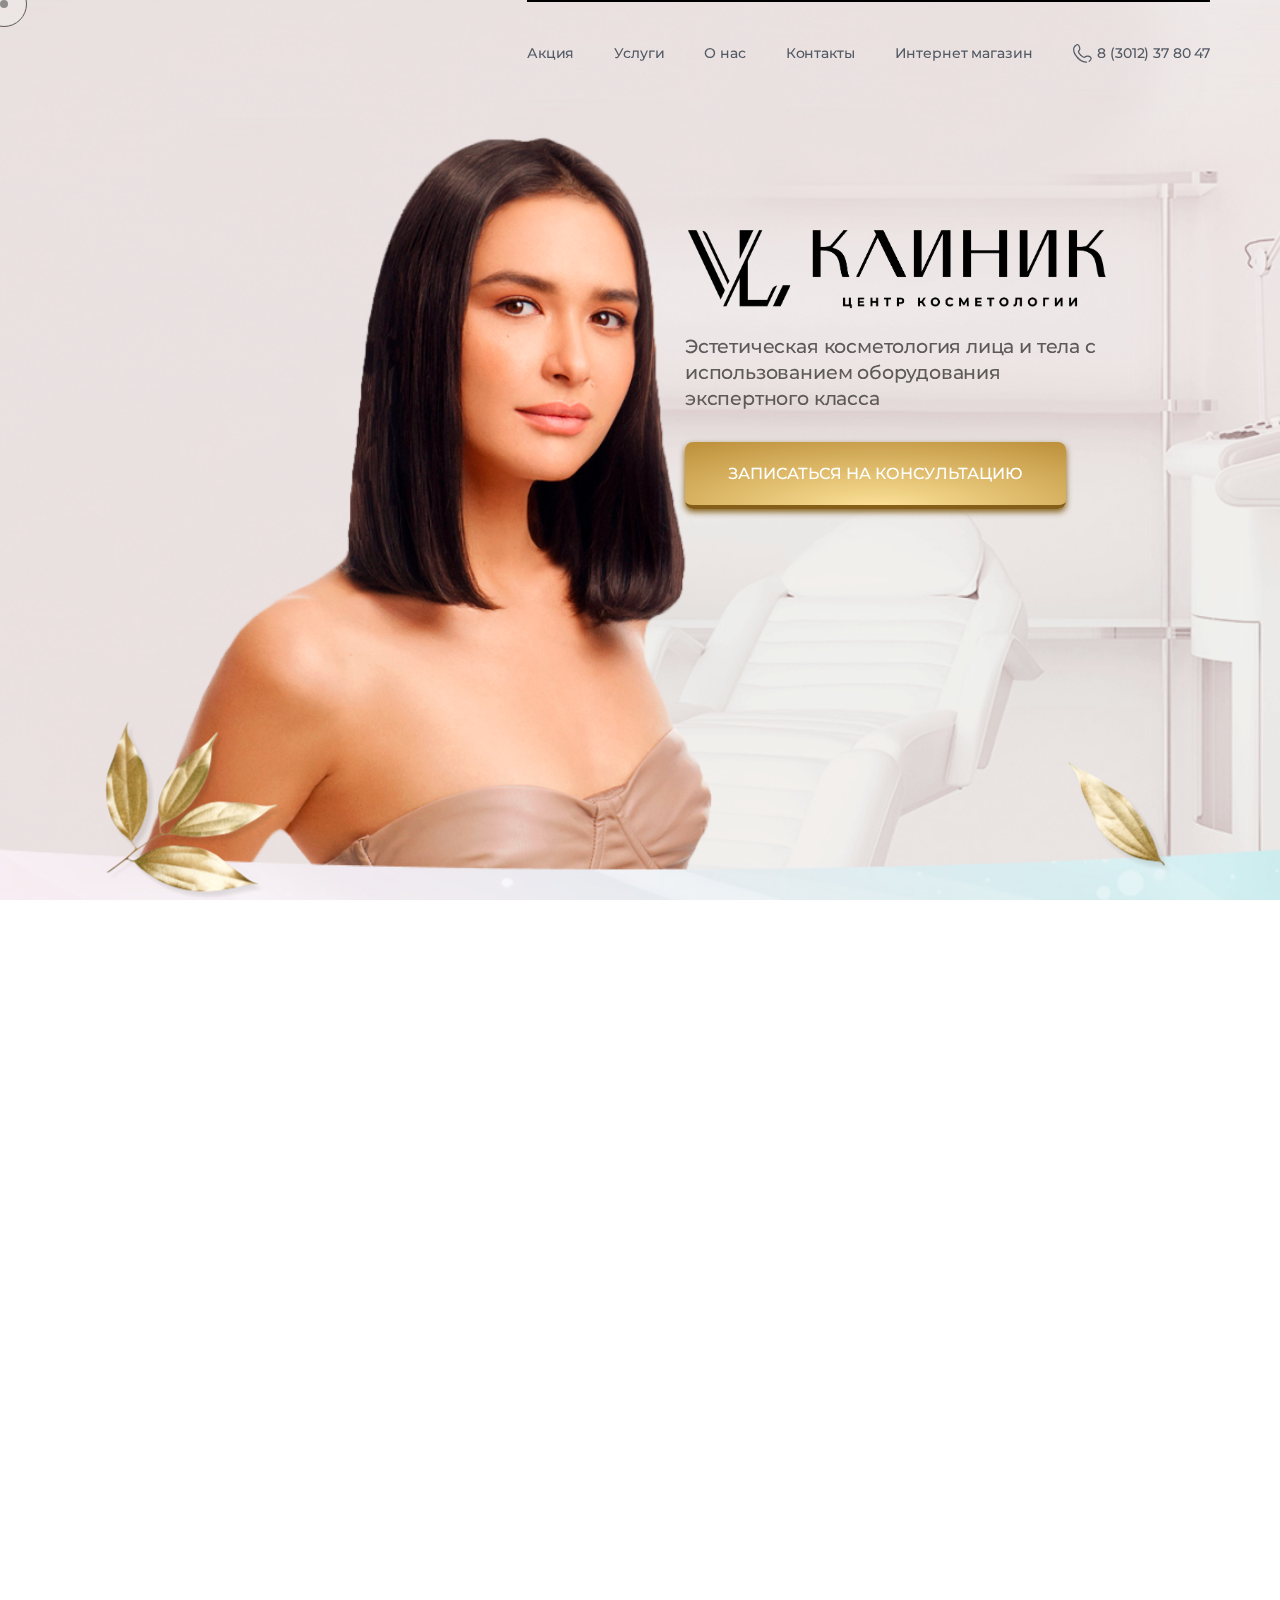
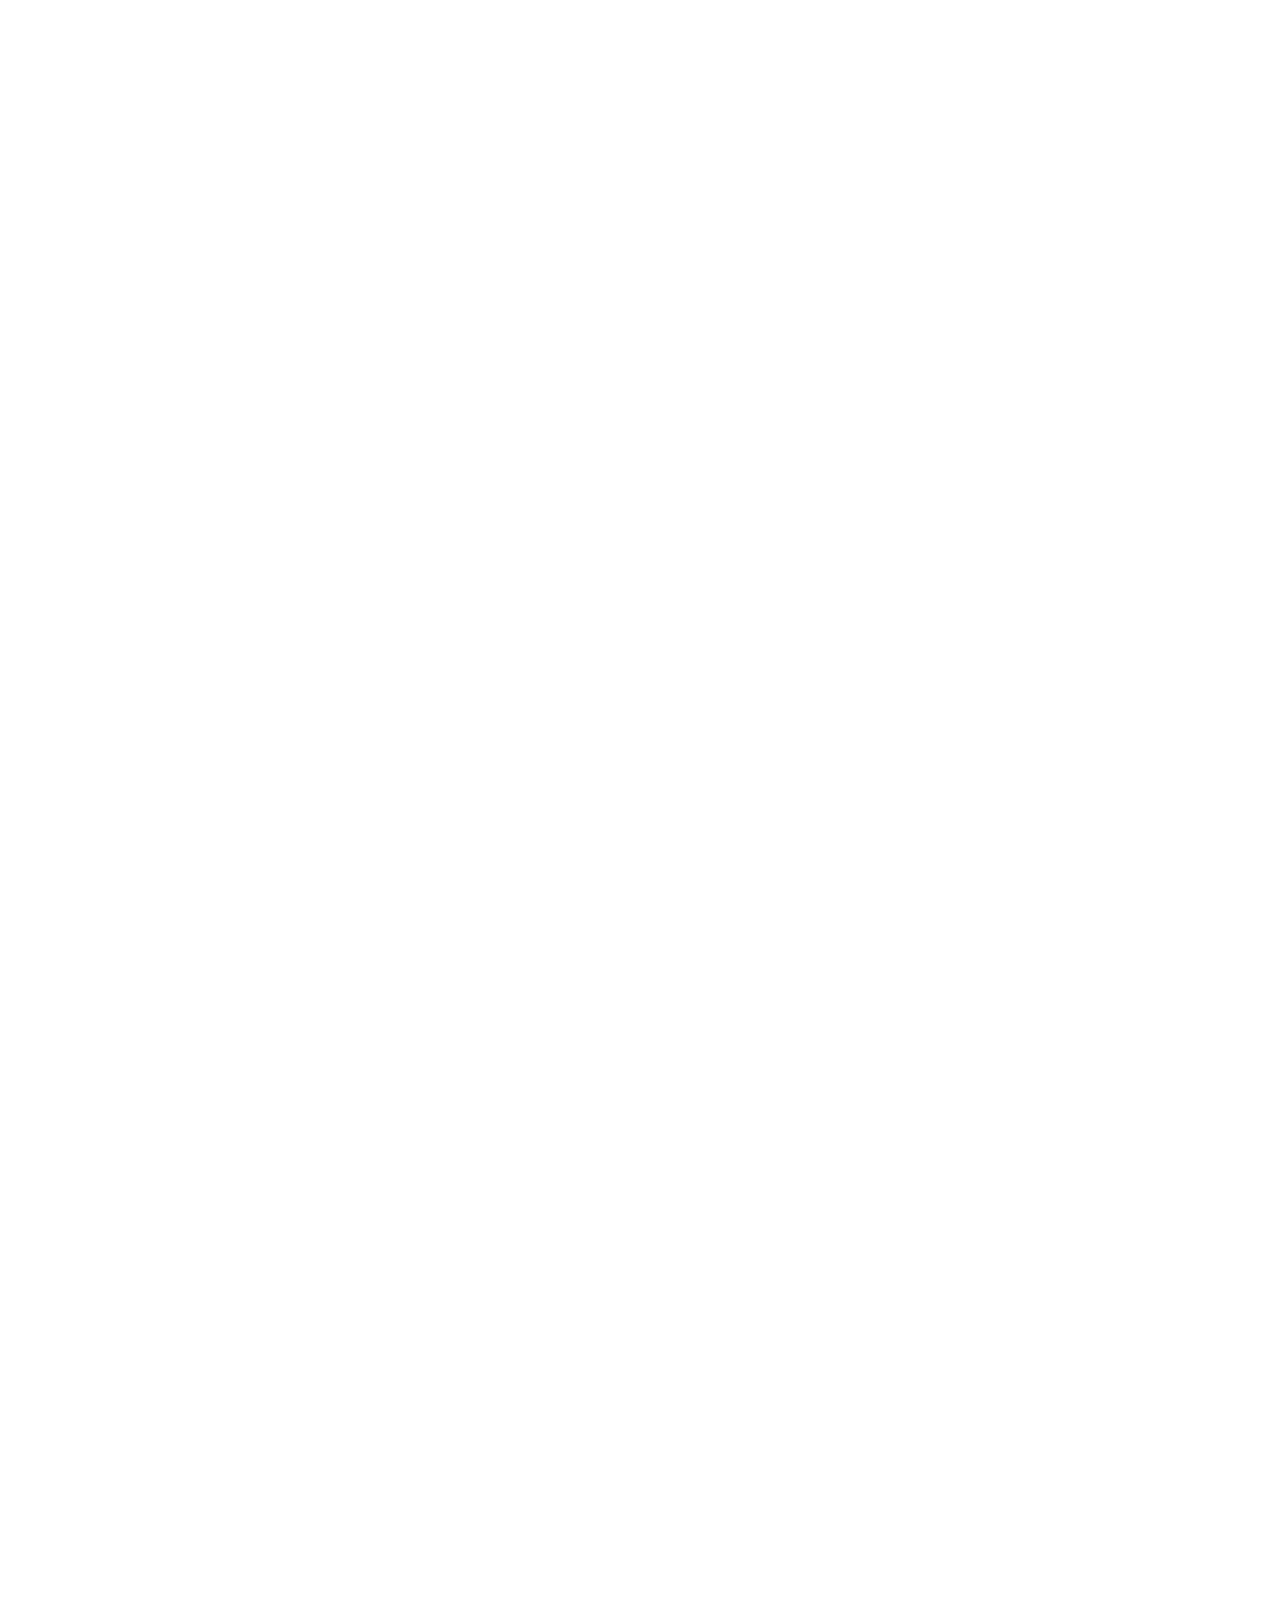
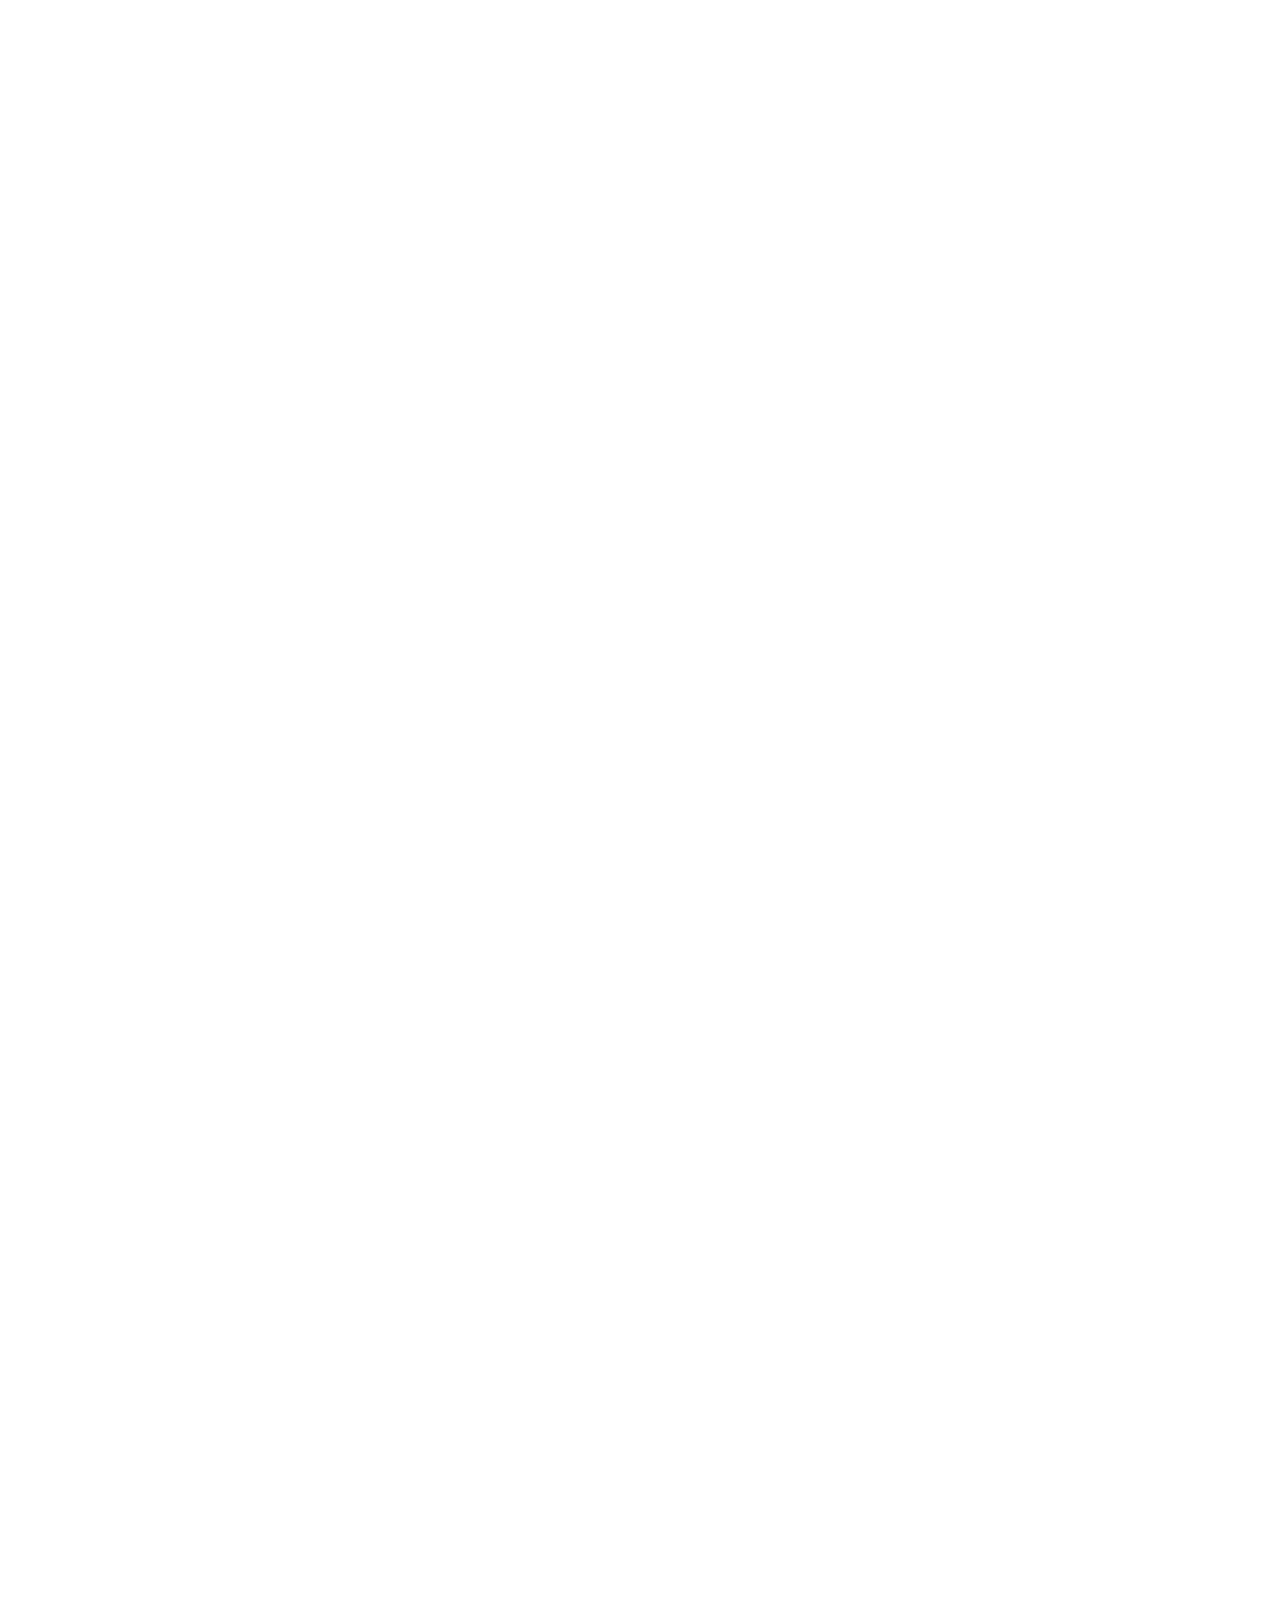
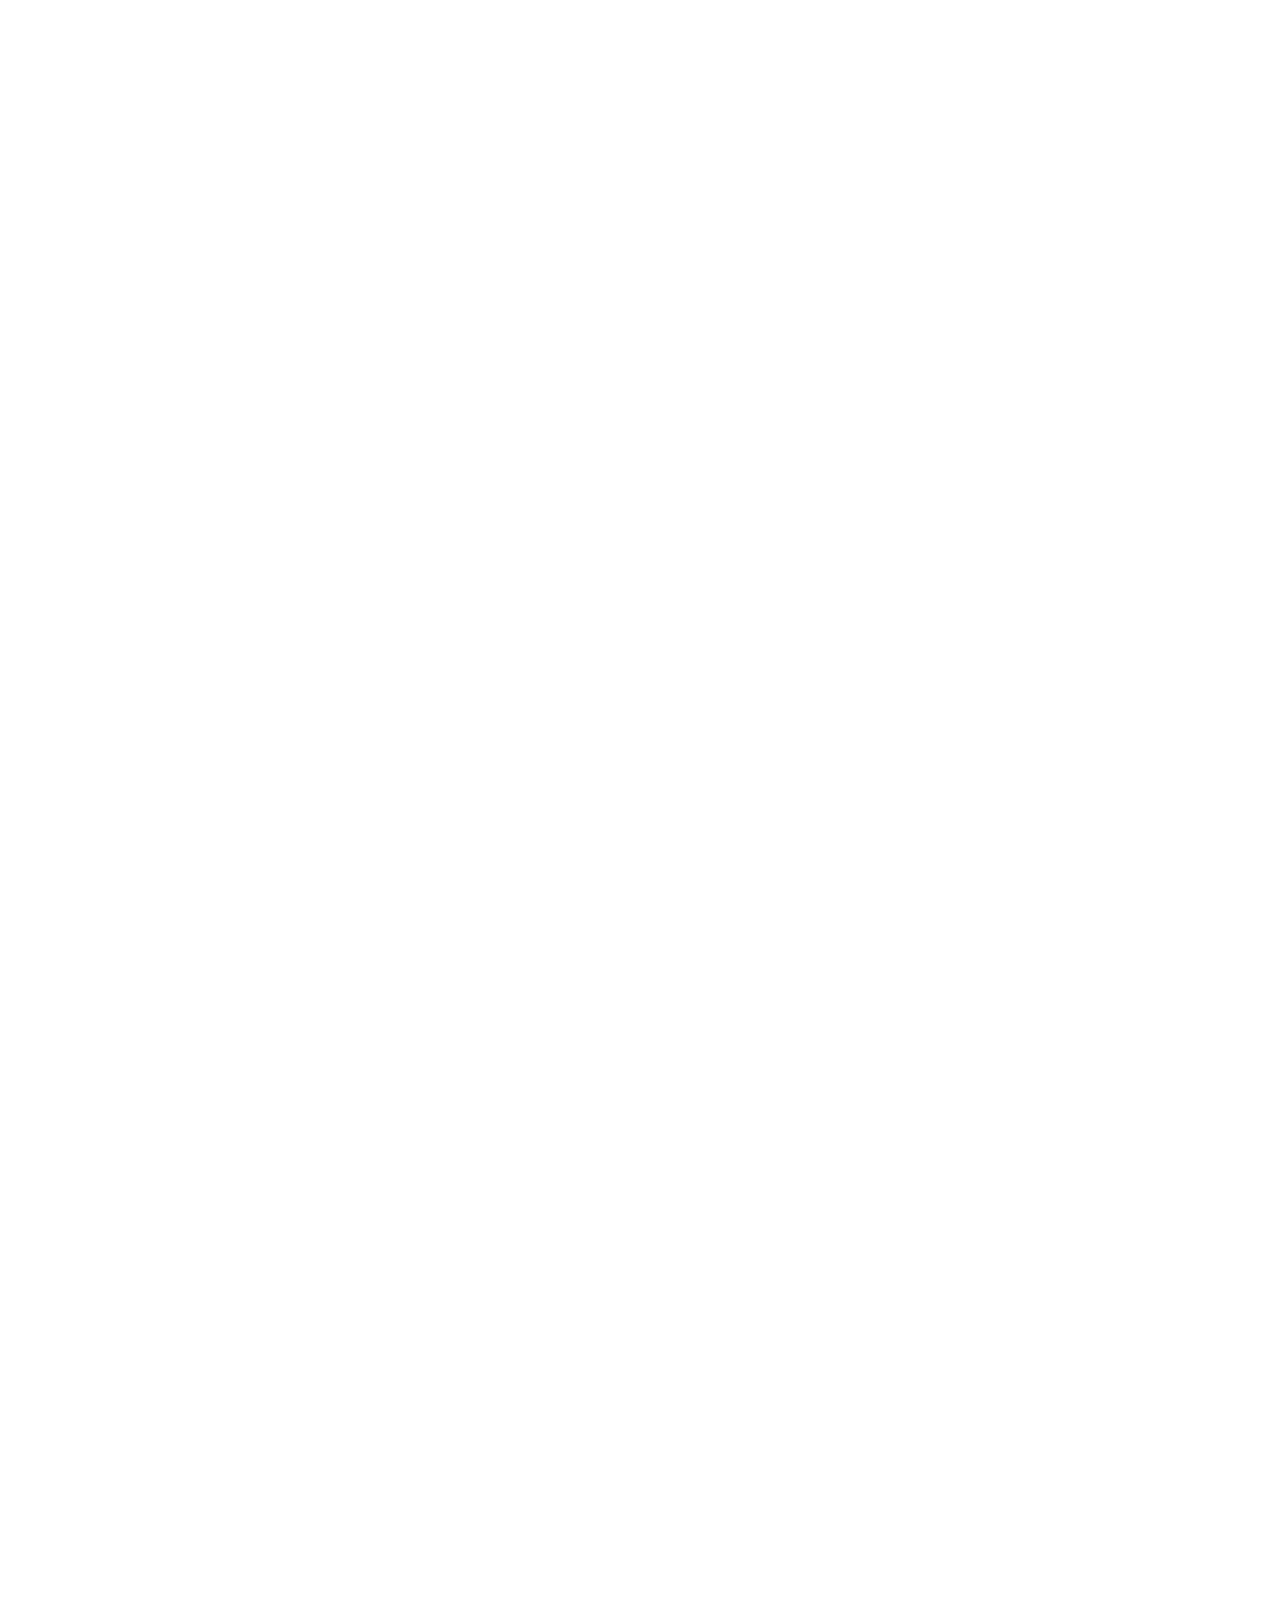
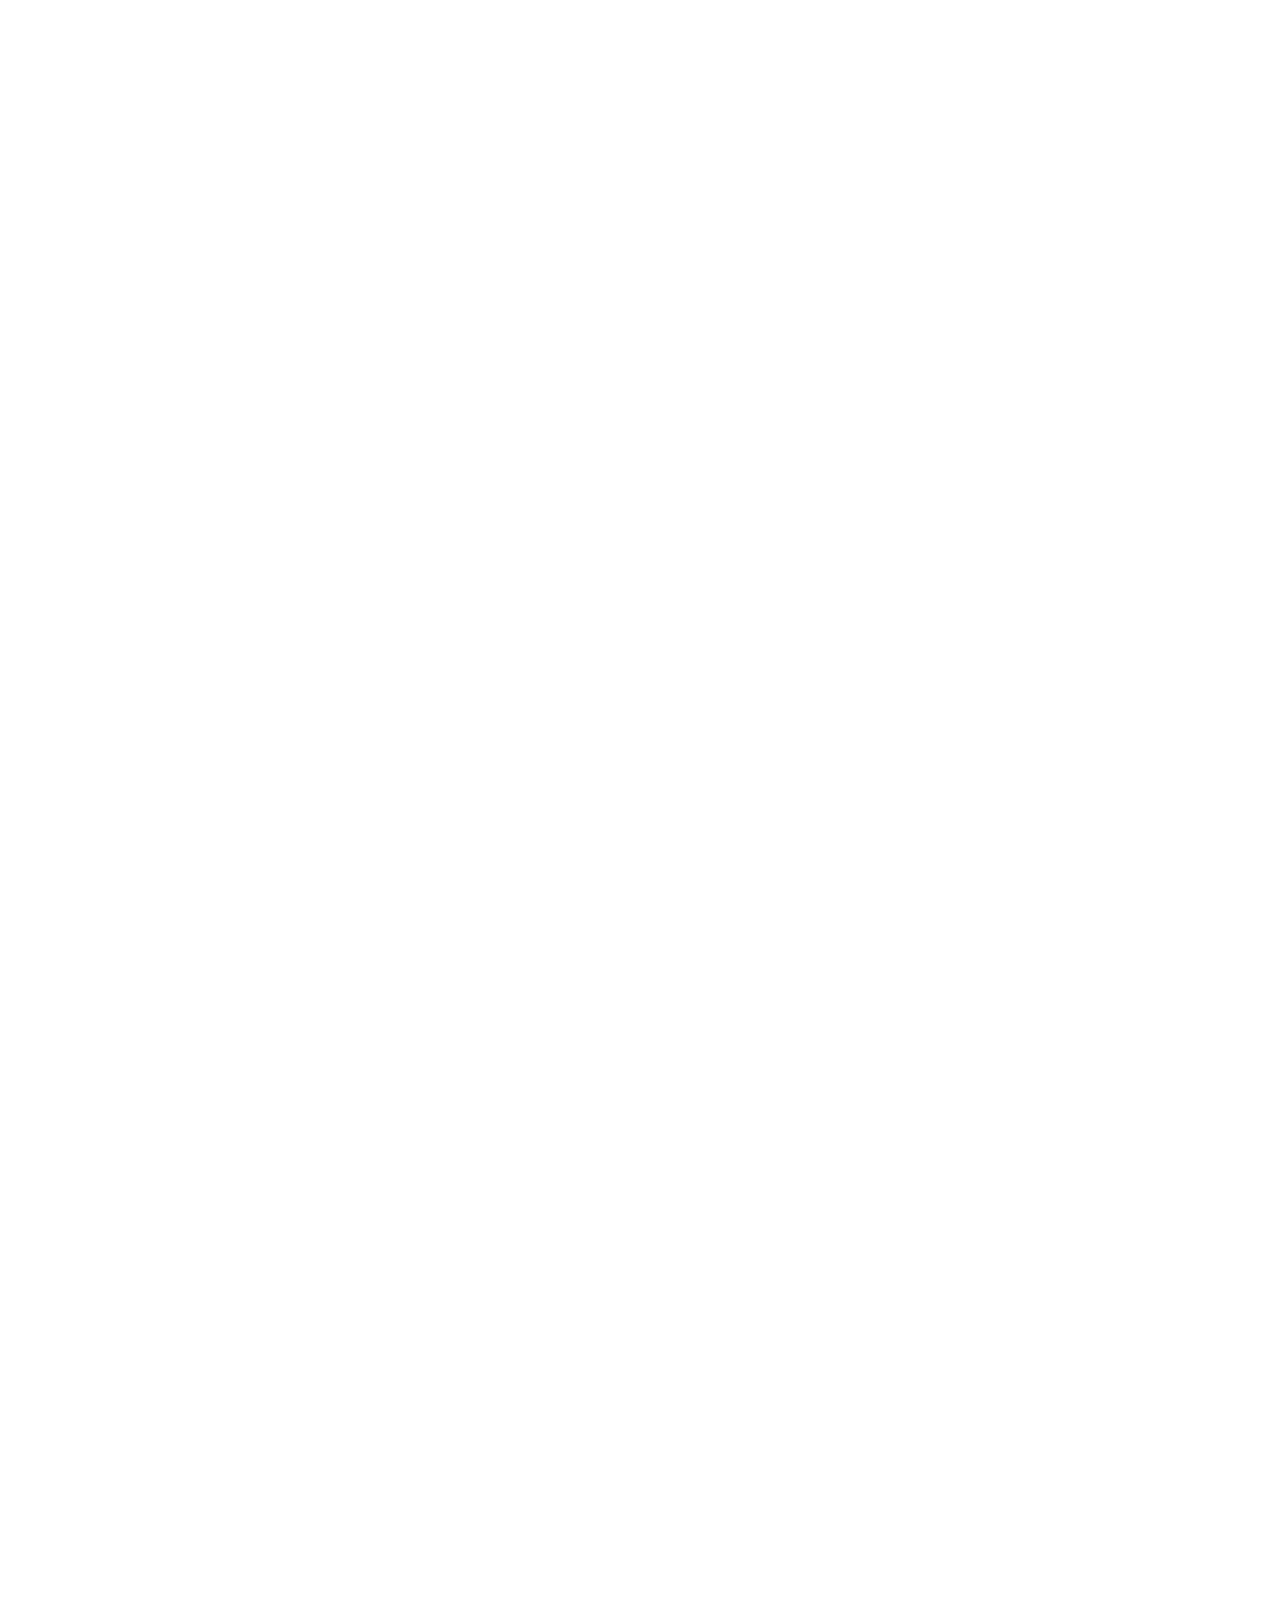
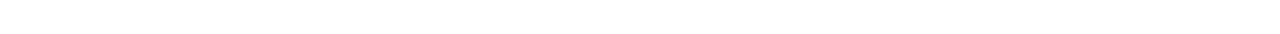
==== commit a7d895ff: "1.0 mobile" ====
--- a/index.html
+++ b/index.html
@@ -69,7 +69,7 @@
           </header>
           <main class="main">
             <section class="services" id="services">
-              <div class="container-width">
+              <div class="container-width services__container-width">
                 <div class="services__content">
                   <div class="services__info">
                     <h1 class="services__title">Выберите услугу</h1>
@@ -228,7 +228,7 @@
               <img src="img/clinic-leaf.png" alt="" class="services__leaf-bottom">
             </section>
             <section class="clinic" id="clinic">
-              <div class="container-width">
+              <div class="container-width clinic__container-width">
                 <div class="clinic__content">
                   <h1 class="clinic__title">
                     VL - Клиника молодости<br> и красоты
@@ -298,7 +298,7 @@
                 <!-- If we need scrollbar -->
                 <div class="swiper-scrollbar"></div>
               </div>
-              <img src="/img/clinic-leaf.png" alt="" class="clinic__leaf-center">
+              <img src="img/clinic-leaf.png" alt="" class="clinic__leaf-center">
             </section>
             <section class="apparatus" id="apparatus">
               <div class="container-width">
--- a/css/main.css
+++ b/css/main.css
@@ -152,6 +152,7 @@
 	font-family: "Montserrat", sans-serif;
 	font-weight: 400;
 	color: #000;
+	transition: .6s;
 	/* cursor: none; */
 }
 
@@ -227,7 +228,7 @@
 .call__close-btn {
 	width: 100%;
 	height: 100%;
-	background: url('/img/icons/close-call.svg') no-repeat;
+	background: url('../img/icons/close-call.svg') no-repeat;
 	background-size: contain;
 }
 
@@ -401,7 +402,7 @@
 	width: 50px;
 	height: 50px;
 	transform: translateY(-50%);
-	background: url('/img/icons/leftright.svg') no-repeat;
+	background: url('../img/icons/leftright.svg') no-repeat;
 	background-size: contain;
 	cursor: pointer;
 }
--- a/css/index.css
+++ b/css/index.css
@@ -155,7 +155,7 @@
 /* Услуги */
 
 .services {
-  margin-top: -115px;
+  margin-top: -125px;
   padding-top: 160px;
   position: relative;
   z-index: 1;
@@ -163,6 +163,11 @@
   background: url('../img/services.jpg') no-repeat;
   background-size: cover;
   background-position: center;  
+}
+
+.services__container-width {
+  position: relative;
+  z-index: 5;
 }
 
 .services__content {
@@ -207,7 +212,7 @@
 }
 
 .services__list {
-
+  margin-bottom: 200px;
 }
 .services__item {
   position: relative;
@@ -325,7 +330,7 @@
   position: absolute;
   width: 25px;
   height: 25px;
-  background: url('/img/icons/services-arrow.svg') no-repeat;
+  background: url('../img/icons/services-arrow.svg') no-repeat;
   background-size: contain;
   border-radius: 50%;
   -webkit-animation: pulse 2s infinite;
@@ -392,11 +397,14 @@
   width: 100%;
   z-index: 1;
   margin-top: -125px;
-  padding-top: 200px;
   padding-bottom: 100px;
-  background: url('/img/clinic.png') no-repeat;
+  background: url('../img/clinic.png') no-repeat;
   background-size: cover;
   background-position: top;
+}
+
+.clinic__container-width {
+  padding-top: 200px;
 }
 
 .clinic__leaf-center {
@@ -454,7 +462,7 @@
   margin-bottom: 50px;
 }
 
-/* Слайдер галлерии */
+/* Слайдер gallery */
 .gallery-slider .swiper-wrapper {
   margin-bottom: 80px;
 }
@@ -470,7 +478,7 @@
   left: 0;
   width: 100%;
   height: 100%;
-  background: center/50px 50px url('/img/icons/loop.svg') no-repeat rgba(187, 177, 178, 0.8);
+  background: center/50px 50px url('../img/icons/loop.svg') no-repeat rgba(187, 177, 178, 0.8);
   opacity: 0;
   transition: .3s;
 }
@@ -499,7 +507,6 @@
 .gallery-slider .swiper-scrollbar-drag {
   background: rgb(217 194 152 / 67%);
 }
-
 
 /* Секция apparatus */
 .apparatus {
@@ -570,7 +577,7 @@
   height: 18px;
   top: 0;
   left: -25px;
-  background: url('/img/icons/check.svg') no-repeat;
+  background: url('../img/icons/check.svg') no-repeat;
   background-size: contain;
   border-radius: 50%;
   -webkit-animation: pulse 2s infinite;
@@ -694,7 +701,7 @@
   position: relative;
   margin-top: -50px;
   width: 100%;
-  background: url('/img/certificates.png') no-repeat;
+  background: url('../img/certificates.png') no-repeat;
   background-size: cover;
 }
 
@@ -709,6 +716,8 @@
 }
 
 .certificate__title {
+  position: relative;
+  z-index: 2;
   font-family: "Times New Roman", sans-serif;
   text-align: center;
   text-transform: uppercase;
@@ -727,7 +736,7 @@
   width: 100%;
   height: 100%;
   opacity: 0;
-  background: center/50px 50px url('/img/icons/loop.svg') no-repeat rgba(187, 177, 178, 0.8);
+  background: center/50px 50px url('../img/icons/loop.svg') no-repeat rgba(187, 177, 178, 0.8);
   transition: .3s;
 }
 
@@ -798,12 +807,14 @@
   position: relative;
   margin-top: -45px;
   width: 100%;
-  background: url('/img/specialist.png') no-repeat;
+  background: url('../img/specialist.png') no-repeat;
   background-size: cover;
 }
 
 .container-width--specialists {
-  padding: 200px 0 200px 0;
+  position: relative;
+  z-index: 5;
+  padding: 200px 15px 200px 15px;
 }
 
 .specialists__leaf-img1 {
@@ -930,7 +941,7 @@
   position: relative;
   margin-top: -50px;
   width: 100%;
-  background: url('/img/consultation.png') no-repeat;
+  background: url('../img/consultation.png') no-repeat;
   background-size: cover;  
   background-position: center;
 }
@@ -973,7 +984,7 @@
   width: 26px;
   height: 26px;
   border-radius: 50%;
-  background: center/32px 32px url('/img/icons/check.svg') no-repeat;
+  background: center/32px 32px url('../img/icons/check.svg') no-repeat;
   -webkit-animation: pulse 2s infinite;
   animation: pulse 2s infinite;
 }
@@ -1003,7 +1014,7 @@
   transform: translateX(-50%);
   width: 50px;
   height: 50px;
-  background: url('/img/icons/check.svg') no-repeat;
+  background: url('../img/icons/check.svg') no-repeat;
   background-size: contain;
 }
 
@@ -1022,7 +1033,7 @@
   position: relative;
   width: 100%;
   margin-top: -115px;
-  background: url('/img/recom.jpg') no-repeat;
+  background: url('../img/recom.jpg') no-repeat;
   background-size: cover;
   background-position: center;
   padding-bottom: 290px;
@@ -1316,11 +1327,180 @@
 }
 
 
-
-
-
-
-
+/* Слайдер gallery */
+@media (max-width: 650px) {
+  .gallery-slider {
+    width: 80%;
+  }
+}
+
+@media (max-width: 1200px) {
+  /* Header */
+  .header__women-wrap {
+    width: 46%;
+    left: 0;
+  }
+
+}
+
+@media (max-width: 1100px) {
+  /* apparatus */
+}
+
+
+
+@media (max-width: 900px) {
+  /* apparatus */
+  .apparatus-slider .swiper-slide {
+    flex-direction: column-reverse;
+    align-items: center;
+  }
+  
+  .apparatus-slider__info {
+    max-width: 80%;
+    margin-right: 0;
+  }
+
+  .apparatus-slider__img-wrap {
+    width: 60%;
+    margin-bottom: 40px;
+  }
+
+  .apparatus-slider__img {
+    max-height: 400px;
+  }
+
+
+  /* specialists */
+  .container-width--specialists {
+    padding: 70px 15px 140px 15px;
+  }
+
+  /* recom */
+  .recom__leaf-left {
+    display: none;
+  }
+
+  /* Map */
+  .map-content {
+    flex-direction: column-reverse;
+  }
+  
+  .map__contacts-wrap {
+    width: 100%;
+    height: auto;
+    padding: 20px 0;
+    justify-content: center;
+  }
+
+  .map__contacts {
+    max-width: 100%;
+    width: 90%;
+  }
+
+  .map__logo-wrap {
+    max-width: 400px;
+  }
+
+  .map__render {
+    height: 500px;
+    width: 100%;
+  }
+
+  /* Footer */
+  .footer {
+    display: none;
+  }
+}
+
+
+
+@media (max-width: 800px) {
+  /* Header */
+  .nav-menu {
+    display: none;
+  }
+  
+  .header__info-wrap {
+    justify-content: center;
+    padding: 100px 0px 150px 0;
+  }
+  
+  .header__info {
+    display: flex;
+    flex-direction: column;
+    align-items: center;
+  }
+
+  .header__info-text {
+    text-align: center;
+  }
+
+  /* services  */
+  .services__leaf-bottom {
+    display: none;
+  }
+
+  /* clinic */
+  .clinic {
+    margin-top: -160px;
+  }
+}
+
+@media (max-width: 600px) {
+  /* header */
+  .apparatus-slider__img-wrap {
+    width: 100%;
+  }
+
+  /* services */
+  .services__symbol-btn {
+    display: none;
+  }
+
+  /*apparatus  */
+  .apparatus-slider__info {
+    max-width: 100%;
+  }
+
+  /* certificate  */
+  .certificate__leaf-img4,
+  .certificate__leaf-img2 {
+    display: none;
+  }  
+}
+
+@media (max-width: 500px) {
+  /* header */
+  .services__leaf-sheet1 {
+    display: none;
+  }
+
+  /* clinic */
+  .clinic__title {
+    font-size: 24px;
+  }
+
+  /* apparatus */
+  .apparatus__title {
+    font-size: 24px;
+  }
+
+  /* certificate */
+  .certificate__title {
+    font-size: 24px;
+  }
+
+  /* specialists */
+  .specialists__title {
+    font-size: 24px;
+  }
+
+  /* recom */
+  .recom__title {
+    font-size: 24px;
+  }
+}
 
 
 /* Анимации */
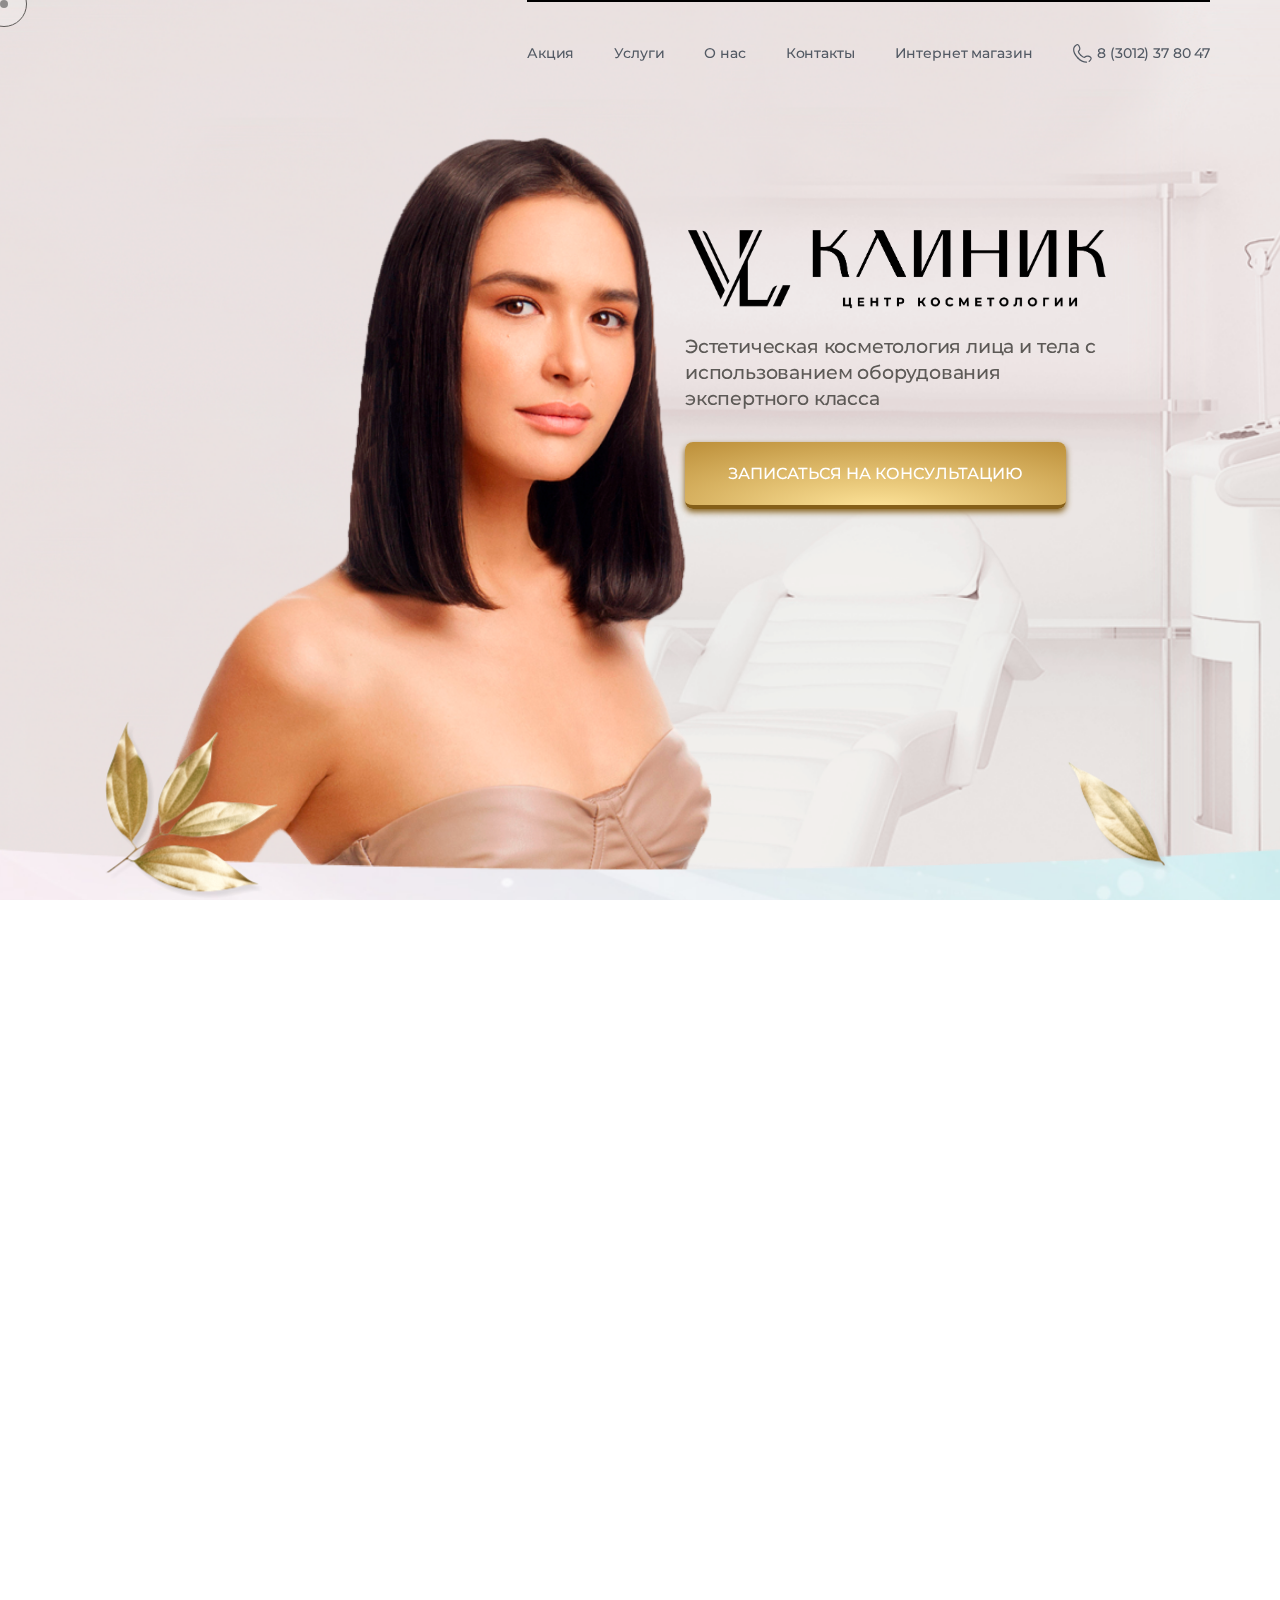
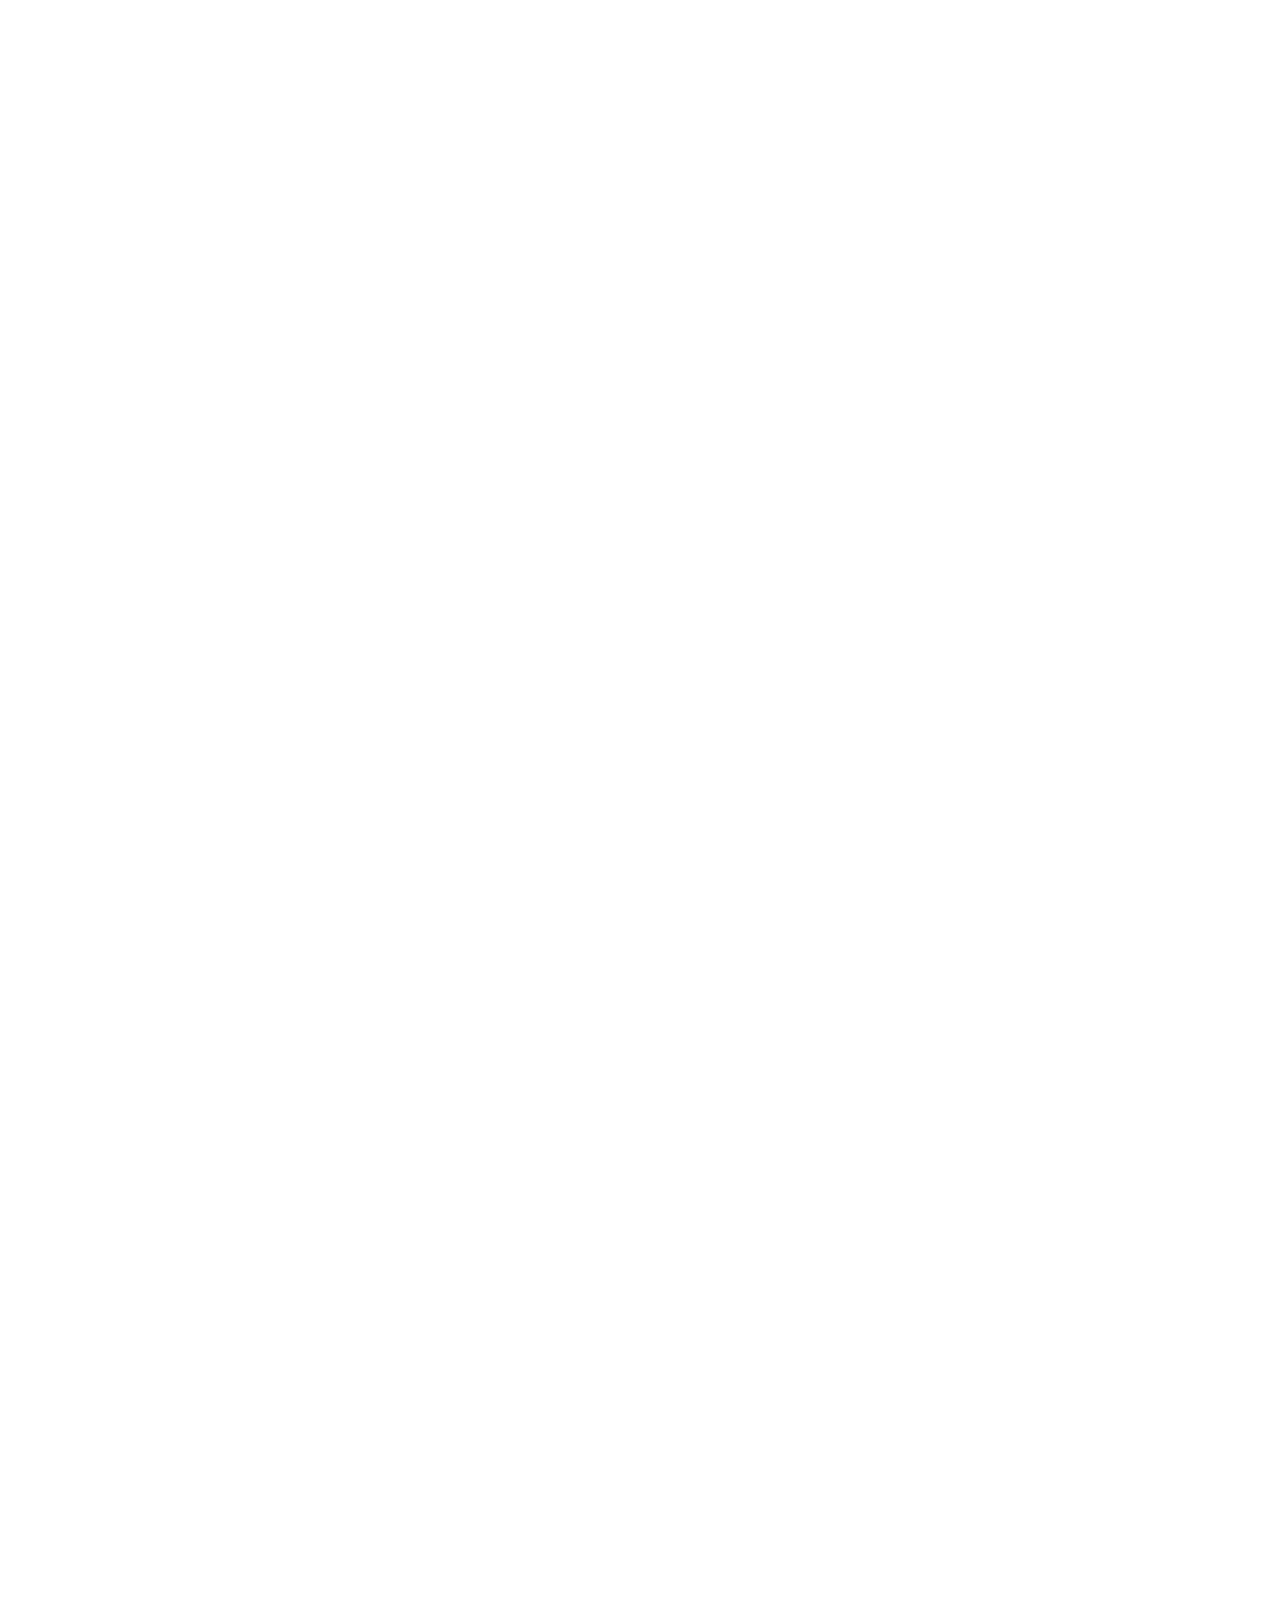
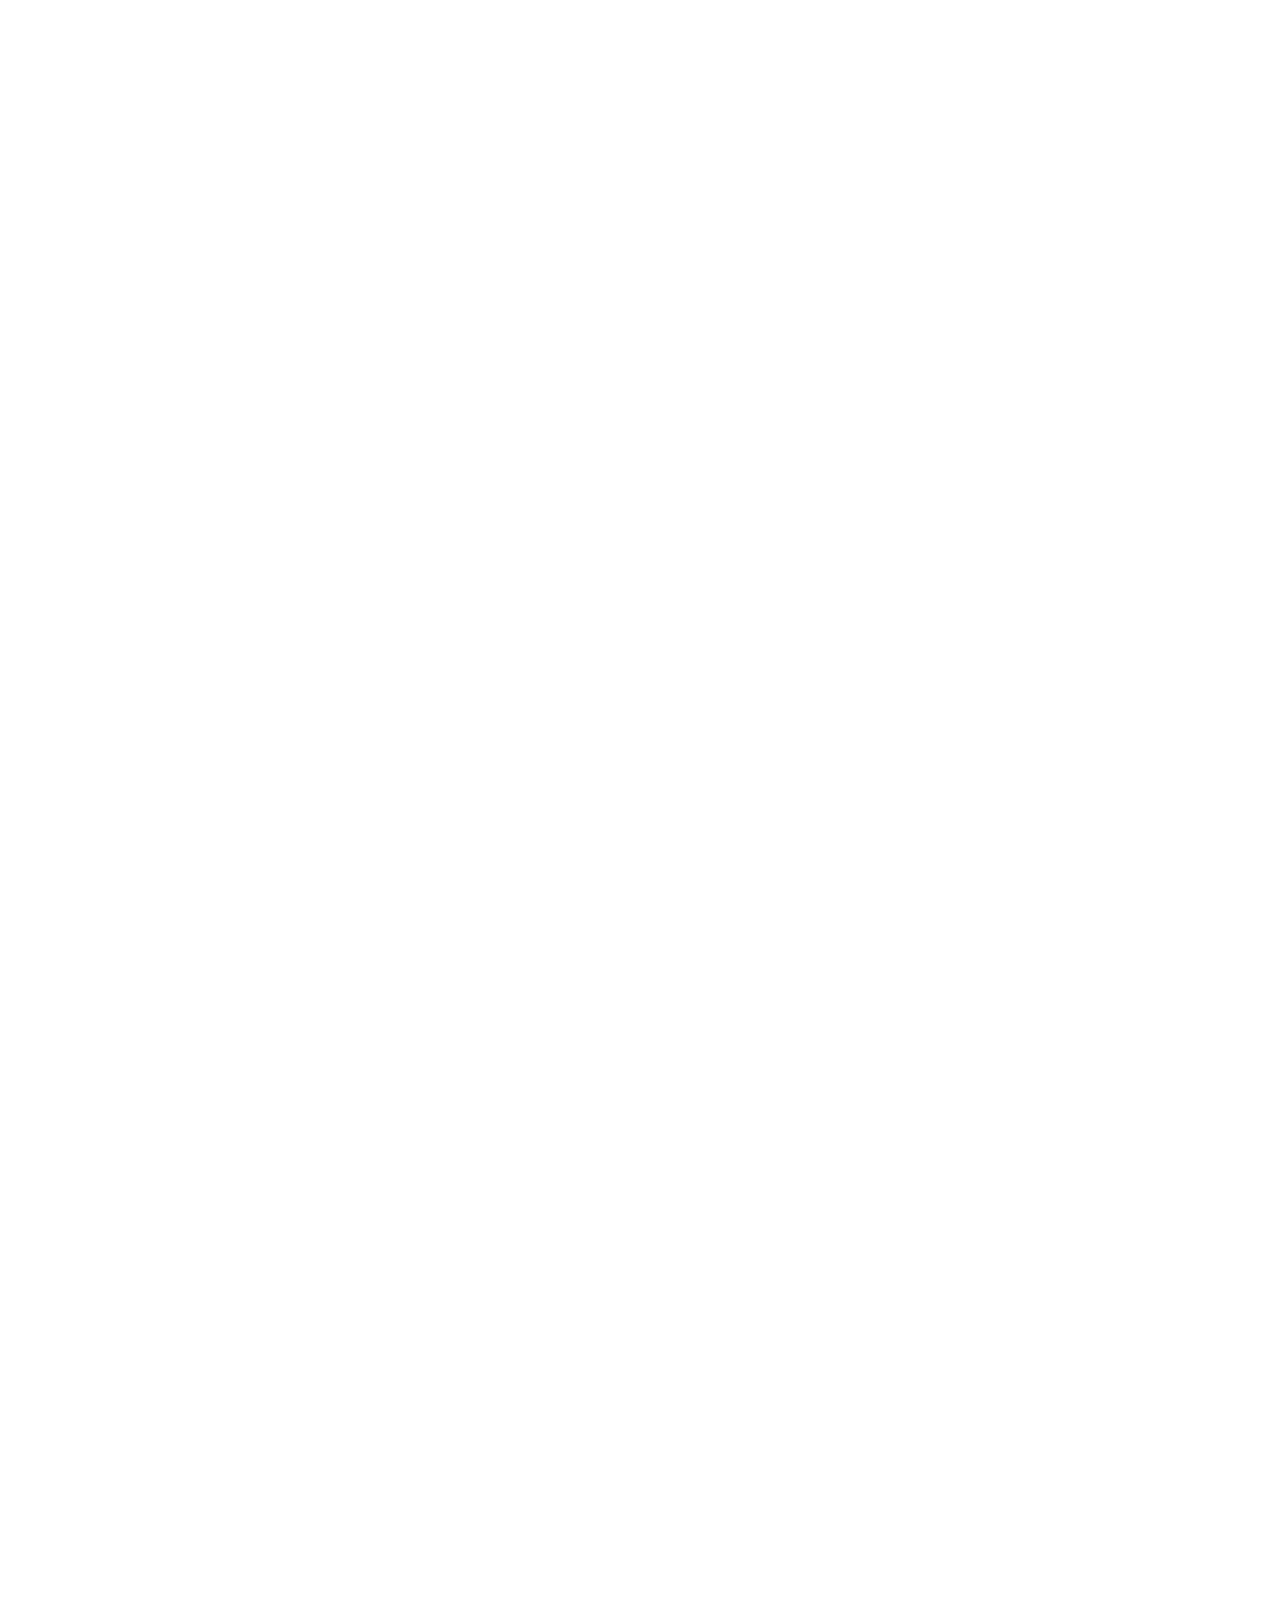
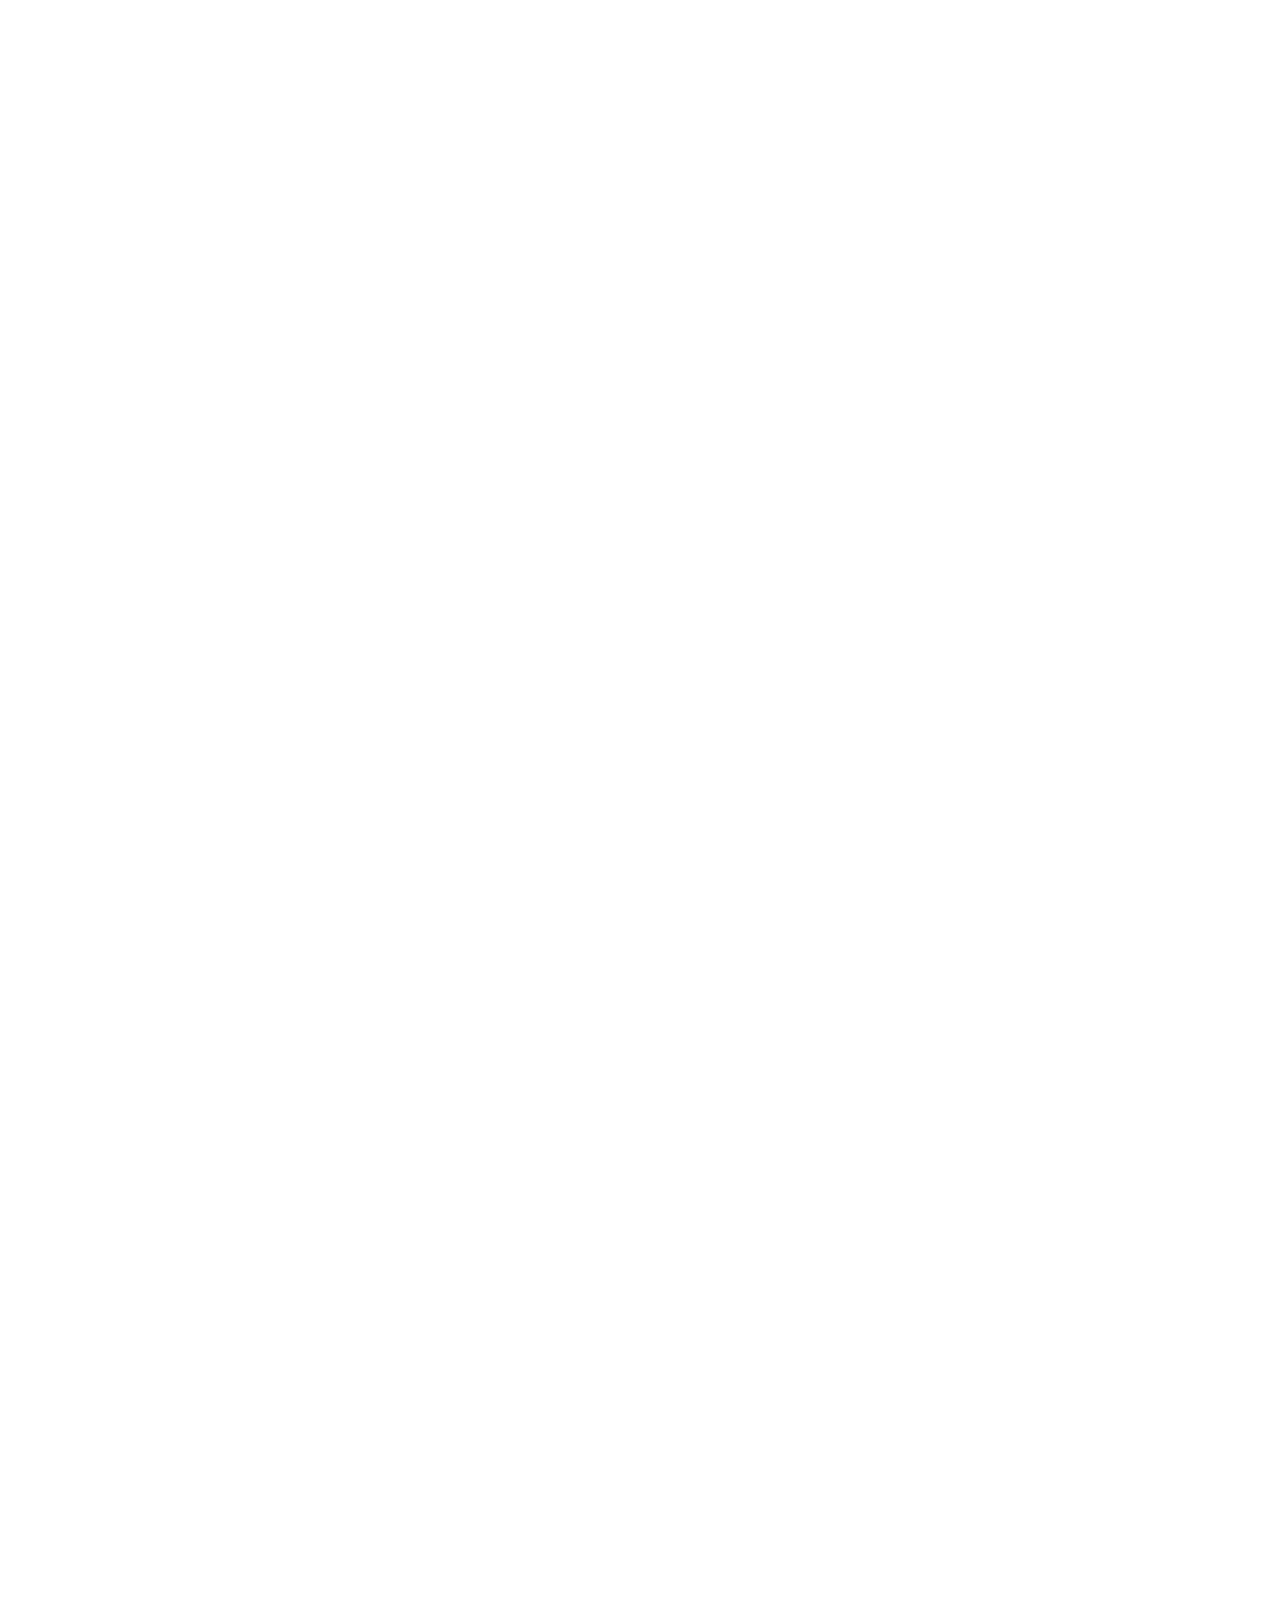
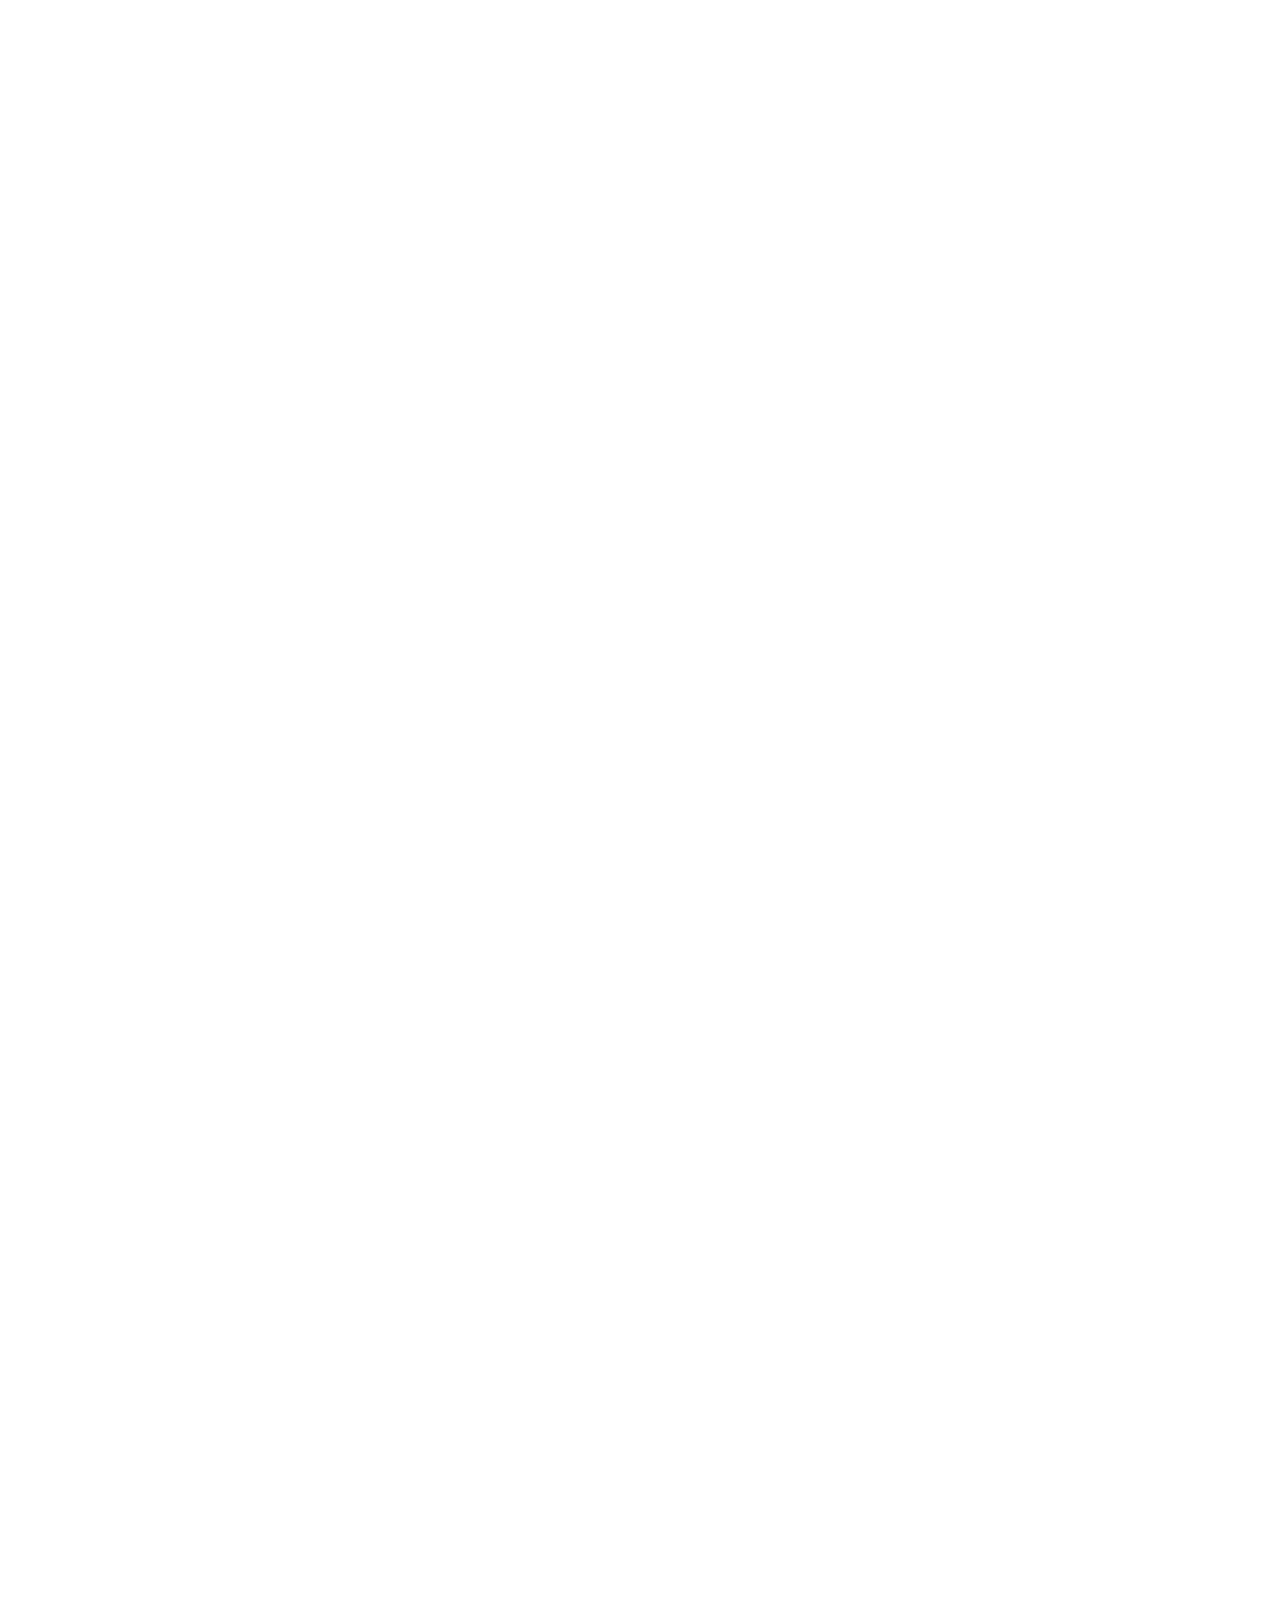
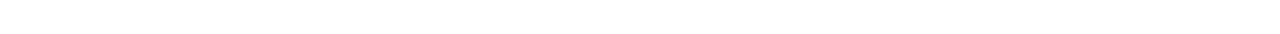
==== commit 18344f12: "2" ====
--- a/index.html
+++ b/index.html
@@ -21,6 +21,9 @@
 
         <div class="main-wrapper">
           <header class="header" id="header">
+            <div class="menu-mobile-btn-wrap">
+              <button class="menu-mobile-btn">Меню</button>  
+            </div>
             <div class="container-width">
               <div class="header__nav-wrap">
                 <nav class="nav-menu">
@@ -62,7 +65,6 @@
               </div>
               <!-- <a href="#services" class="header__link-scroll"></a> -->
             </div>
-
             <div class="header__women-wrap">
               <img src="img/women.png" alt="women" class="header__women-img">
             </div>
@@ -823,7 +825,12 @@
       </div>
     </div>
 
-
+    <div class="mobile-menu-bg">
+      <div class="mobile-menu">
+        <div class="mobile-menu__close">X</div>
+        Данилка нахуй ты чекаешь, еще не готово :D
+      </div>
+    </div>
     <div class="popup-back-call-bg">
       <div class="popup-back-call">
         <div class="call__close-wrap">
--- a/css/main.css
+++ b/css/main.css
@@ -9,16 +9,6 @@
 *::before,
 *::after {
 	box-sizing: border-box;
-}
-
-:focus,
-:active {
-	/*outline: none;*/
-}
-
-a:focus,
-a:active {
-	/* outline: none;*/
 }
 
 /* Links */
@@ -144,6 +134,8 @@
 	background-color: rgba(255,255,255, .2);
 	transform: translate(5px, 5px);
 }
+
+
 /*  */
 
 body, 
@@ -178,6 +170,87 @@
 	padding: 0 15px;
 }
 
+
+/* Меню */
+.menu-mobile-btn-wrap {
+	position: absolute;
+	z-index: 10;
+	width: 100px;
+	height: 100px;
+	top: 0;
+	left: 50%;
+	border-radius: 100%;
+	transform: translateX(-50%) translateY(-50%);
+	background-color: #685858;
+	flex-direction: column;
+	align-items: center;
+	justify-content: flex-end;	
+	display: none;
+}
+
+.menu-mobile-btn {
+	font-weight: 200;
+	color: #fff;
+	font-size: 20px;
+	margin-bottom: 20px;
+}
+
+.mobile-menu-bg {
+  position: fixed;
+  width: 100%;
+  height: 100%;
+  top: 0;
+  left: 0;
+  background: rgba(0, 0, 0, 0.3);
+  z-index: 100;
+	transition: 0.5s all;	
+
+	opacity: 0;
+	pointer-events: none;
+}
+
+.mobile-menu-bg.active {
+	opacity: 1;
+	pointer-events: all;
+}
+
+.mobile-menu {
+	position: absolute;
+	width: 80%;
+	height: 100%;
+  top: 0%;
+  left: 0;
+  background: #fff;
+	display: flex;
+	flex-direction: column;
+	align-items: center;
+	transition: 0.5s all;	
+	padding: 50px 20px;
+	transform: translateX(-100%);
+}
+
+.mobile-menu.active {
+	transform: translateX(0);
+}
+
+.mobile-menu__close {
+	position: absolute;
+	cursor: pointer;
+	width: 50px;
+	height: 50px;
+	background-color: #fff;
+	right: 0;
+	top: 20px;
+	transform: translateX(100%);
+	border-top-right-radius: 5px;
+	border-bottom-right-radius: 5px;
+	display: flex;
+	flex-direction: column;
+	justify-content: center;
+	align-items: center;
+	font-size: 26px;
+	color: #000;
+}
 /* Модальное окно обратной связи */
 .popup-back-call-bg {
   position: fixed;
@@ -298,8 +371,8 @@
 	padding: 50px 15px;
 }
 
-.popup-service__body {
-}
+/* .popup-service__body {
+} */
 
 .popup-service__prev-btn {
 	text-transform: uppercase;
@@ -407,6 +480,26 @@
 	cursor: pointer;
 }
 
-
-
-
+@media (max-width: 900px) {
+	#aura,
+	#cursor {
+		display: none;
+	}
+}
+
+@media (max-width: 800px) {
+	.menu-mobile-btn-wrap {
+		display: flex;
+	}
+}
+
+@media (max-width: 600px) {
+	.popup-back-call.active {
+		width: 80%;
+	}
+	.call-form {
+		max-width: none;
+	}
+}
+
+
--- a/css/index.css
+++ b/css/index.css
@@ -531,7 +531,7 @@
 }
 
 /* Слайдер apparatus */
-.apparatus-slider {}
+/* .apparatus-slider {} */
 
 .apparatus-slider .swiper-button-next,
 .apparatus-slider .swiper-button-prev {
@@ -1054,8 +1054,8 @@
   text-align: center;
   text-transform: uppercase;
   background: -webkit-linear-gradient(#e3d3b6, #bb8d37);
+  -webkit-text-fill-color: transparent;  
   -webkit-background-clip: text;
-  -webkit-text-fill-color: transparent;  
 }
 
 .recom__leaf-left {
@@ -1154,10 +1154,6 @@
 
 /* Секция map */
 
-.map {
-  /* max-height: 600px; */
-}
-
 .map__container-width {
   max-width: 2100px;
   margin: 0 auto;
@@ -1305,8 +1301,8 @@
   padding-bottom: 20px;
 }
 
-.footer__nav-item {
-}
+/* .footer__nav-item {
+} */
 
 .footer__nav-item:not(:last-child) {
   margin-right: 30px;
@@ -1449,13 +1445,31 @@
 
 @media (max-width: 600px) {
   /* header */
+  .header__women-wrap {
+    bottom: 72px;
+  }
+
   .apparatus-slider__img-wrap {
     width: 100%;
   }
 
   /* services */
+  .services {
+    background-position: 21% center;
+  }
+
   .services__symbol-btn {
     display: none;
+  }
+
+  .services__info {
+    max-width: 100%;
+  }
+
+  .services__symbol-wrap {
+    position: absolute;
+    right: 0;
+    bottom: 0;
   }
 
   /*apparatus  */
@@ -1478,6 +1492,37 @@
 
   /* clinic */
   .clinic__title {
+    font-size: 32px;
+  }
+
+  /* apparatus */
+  .apparatus__title {
+    font-size: 32px;
+  }
+
+  .apparatus-slider__next,
+  .apparatus-slider__prev {
+    width: 24%;
+  }
+  /* certificate */
+  .certificate__title {
+    font-size: 32px;
+  }
+
+  /* specialists */
+  .specialists__title {
+    font-size: 32px;
+  }
+
+  /* recom */
+  .recom__title {
+    font-size: 32px;
+  }
+}
+
+@media (max-width: 400px) {
+  /* clinic */
+  .clinic__title {
     font-size: 24px;
   }
 
@@ -1502,7 +1547,11 @@
   }
 }
 
-
+@media (max-height: 700px) {
+  .map__render {
+    height: 350px;
+  }
+}
 /* Анимации */
 @-webkit-keyframes pulse {
   0% {
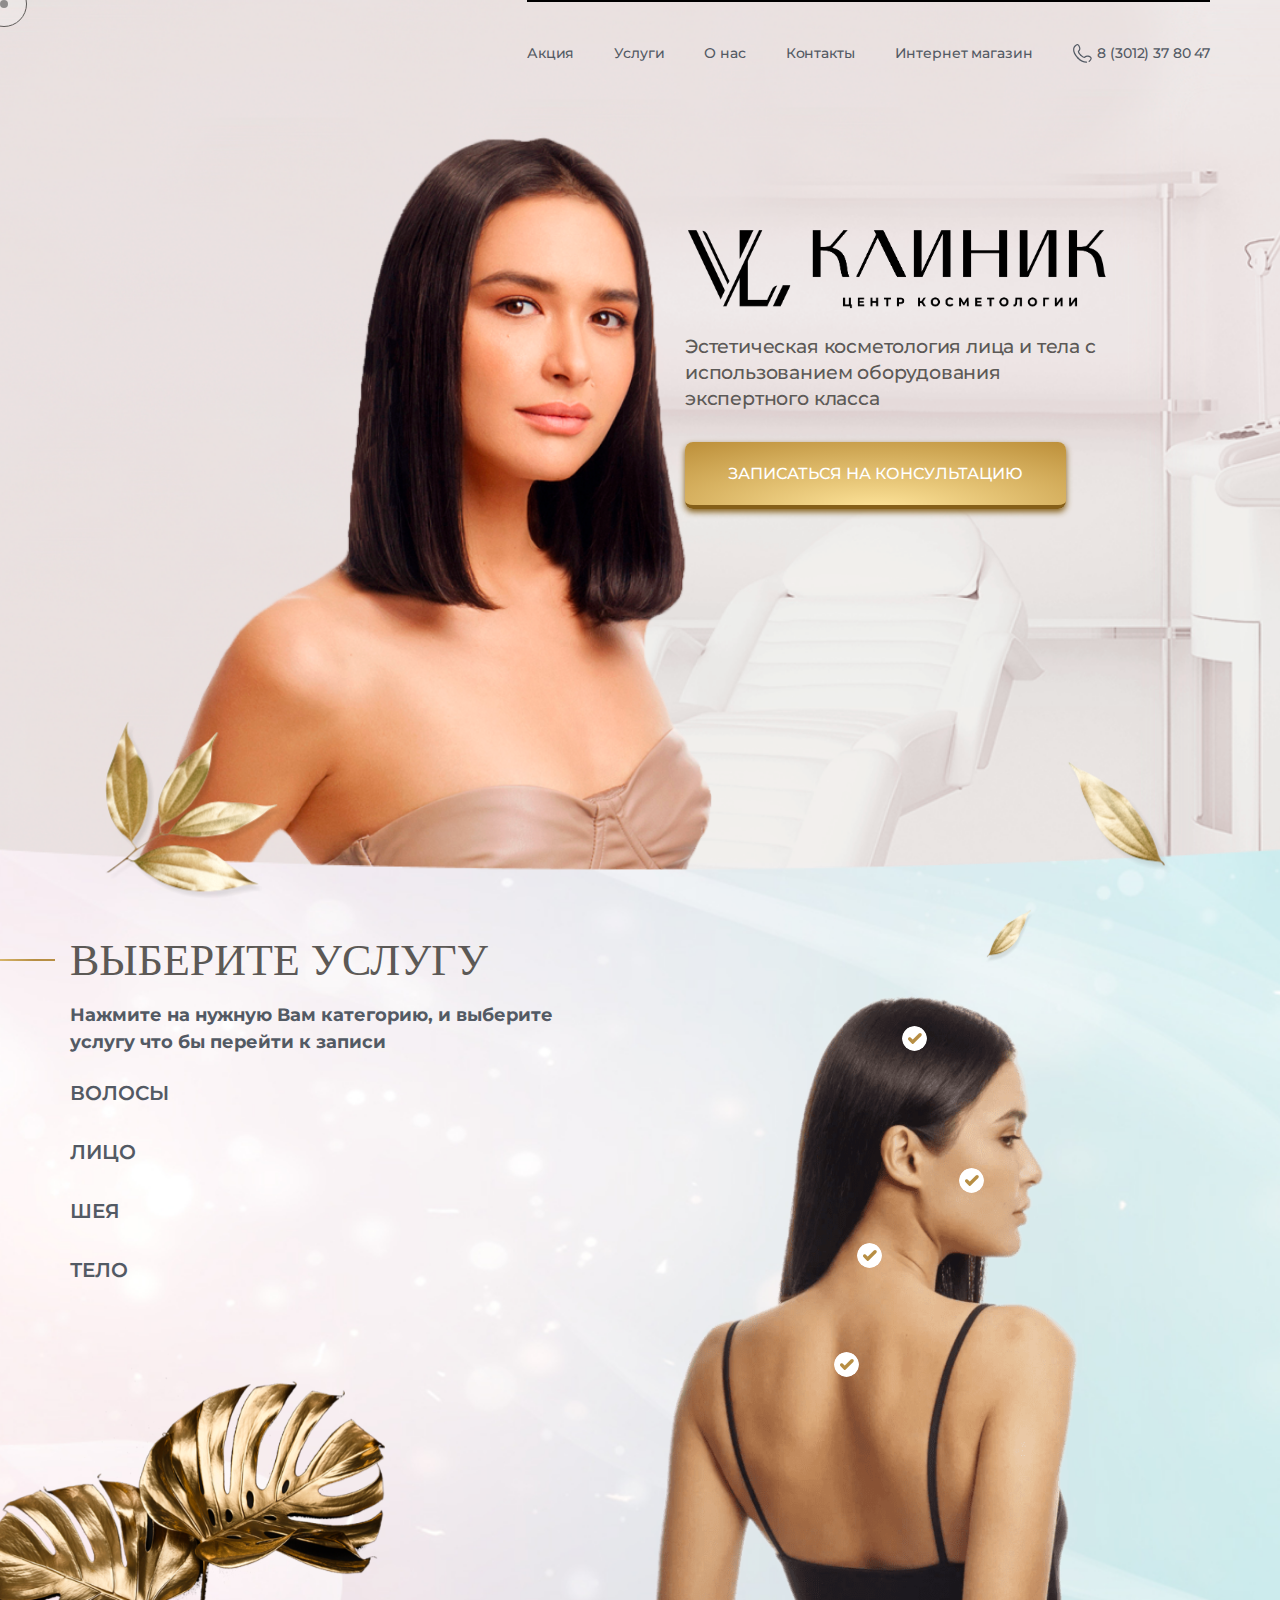
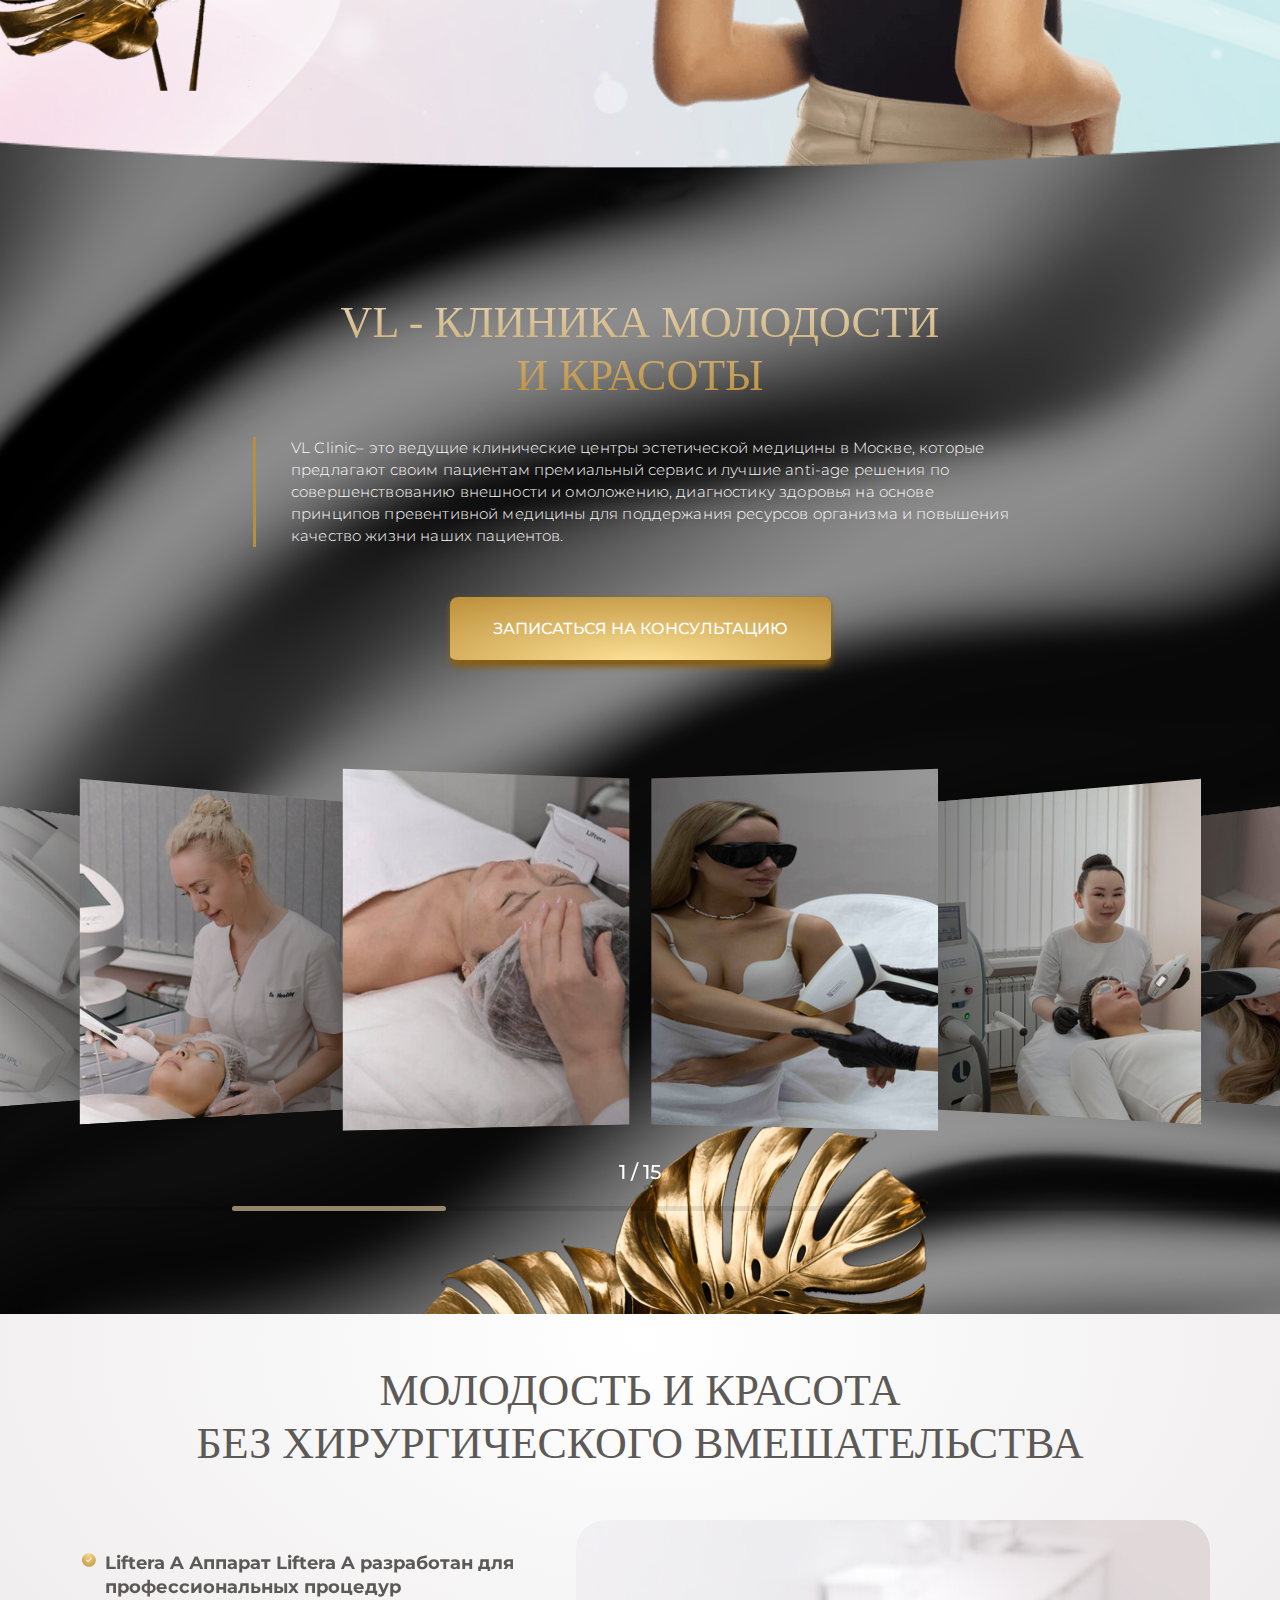
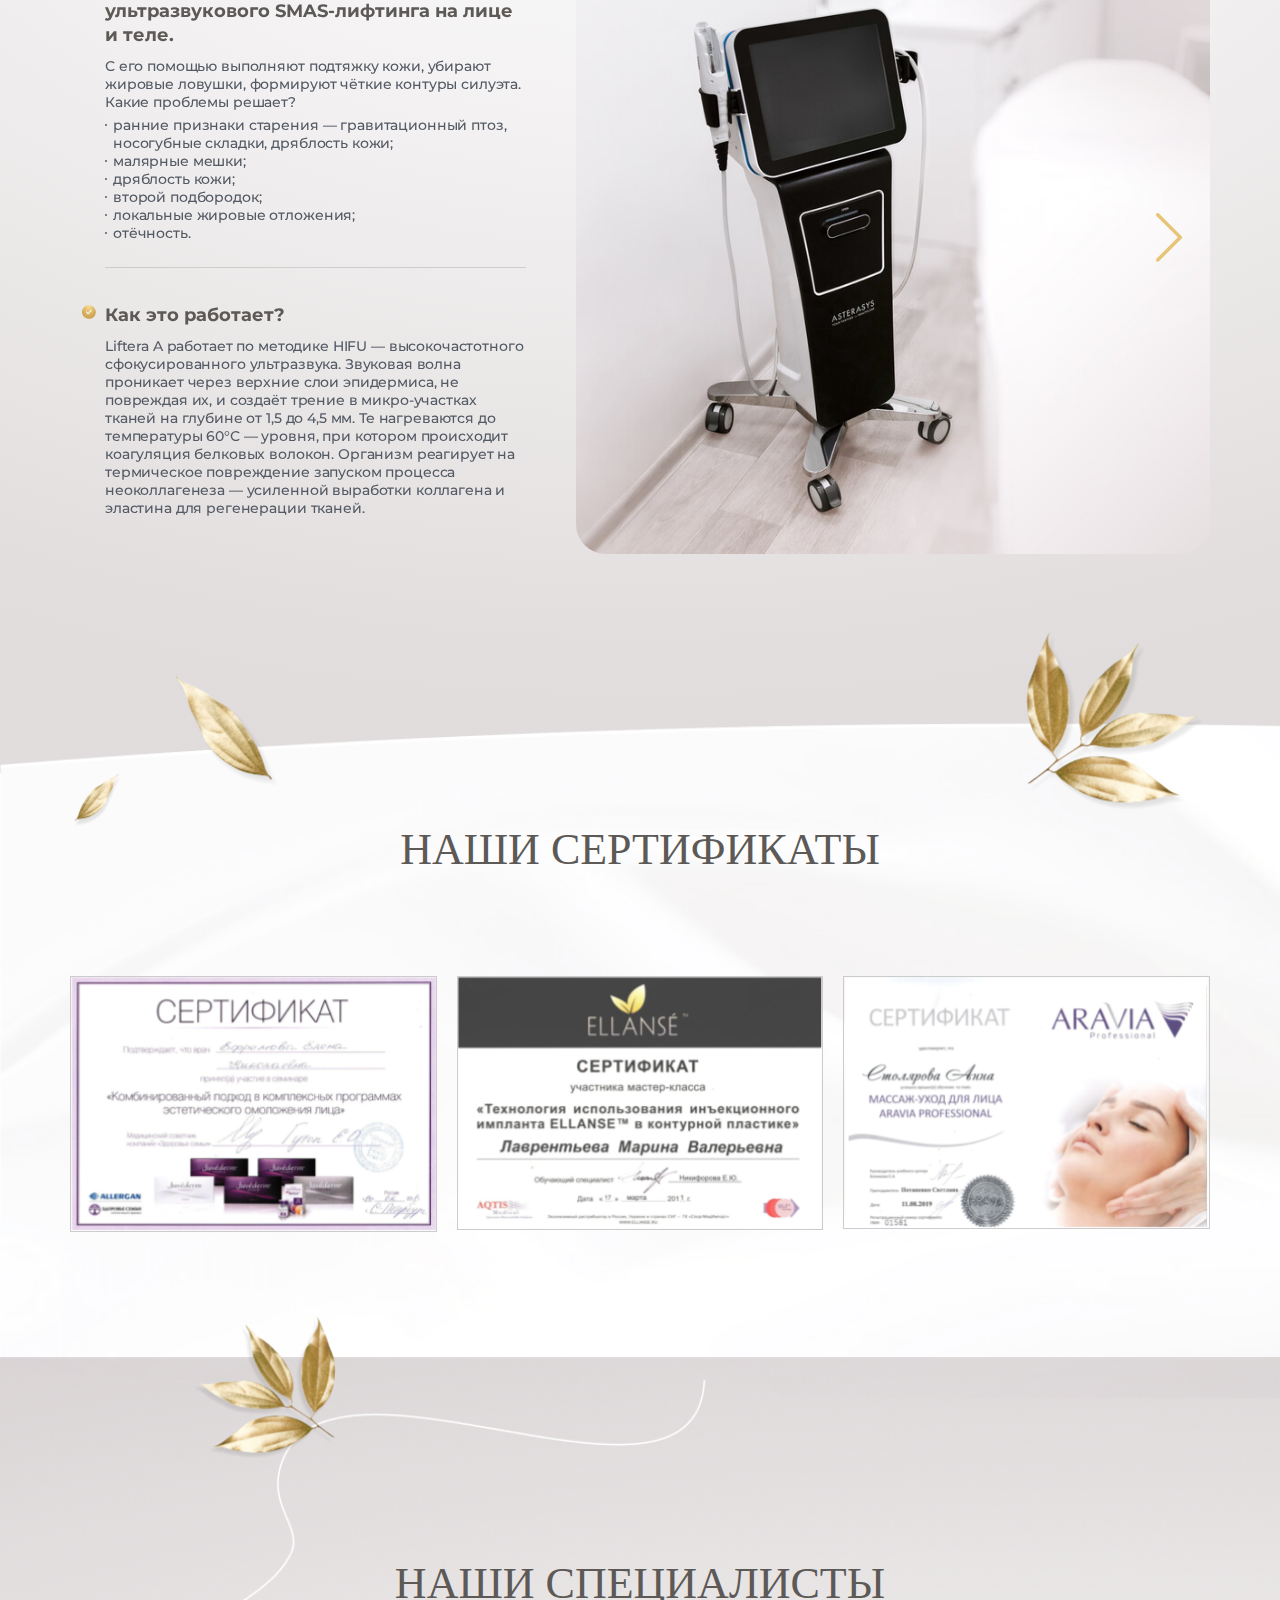
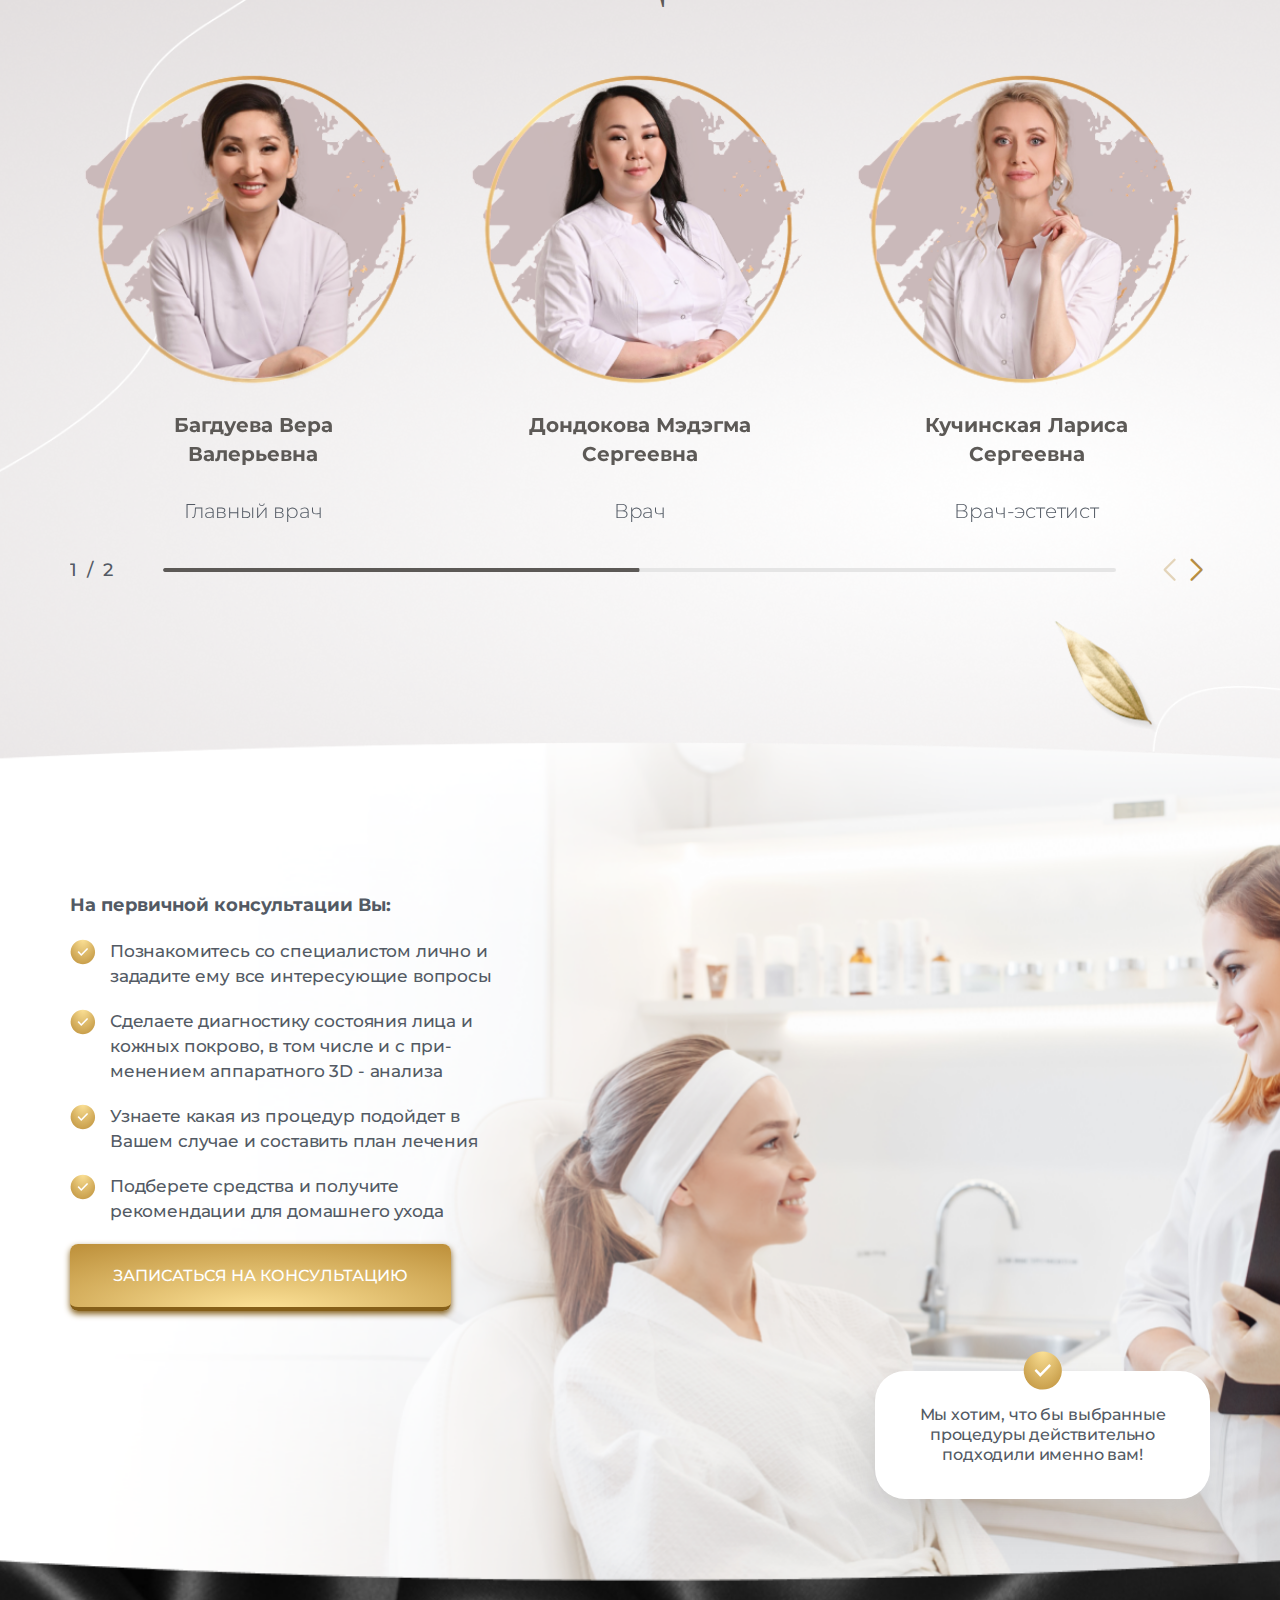
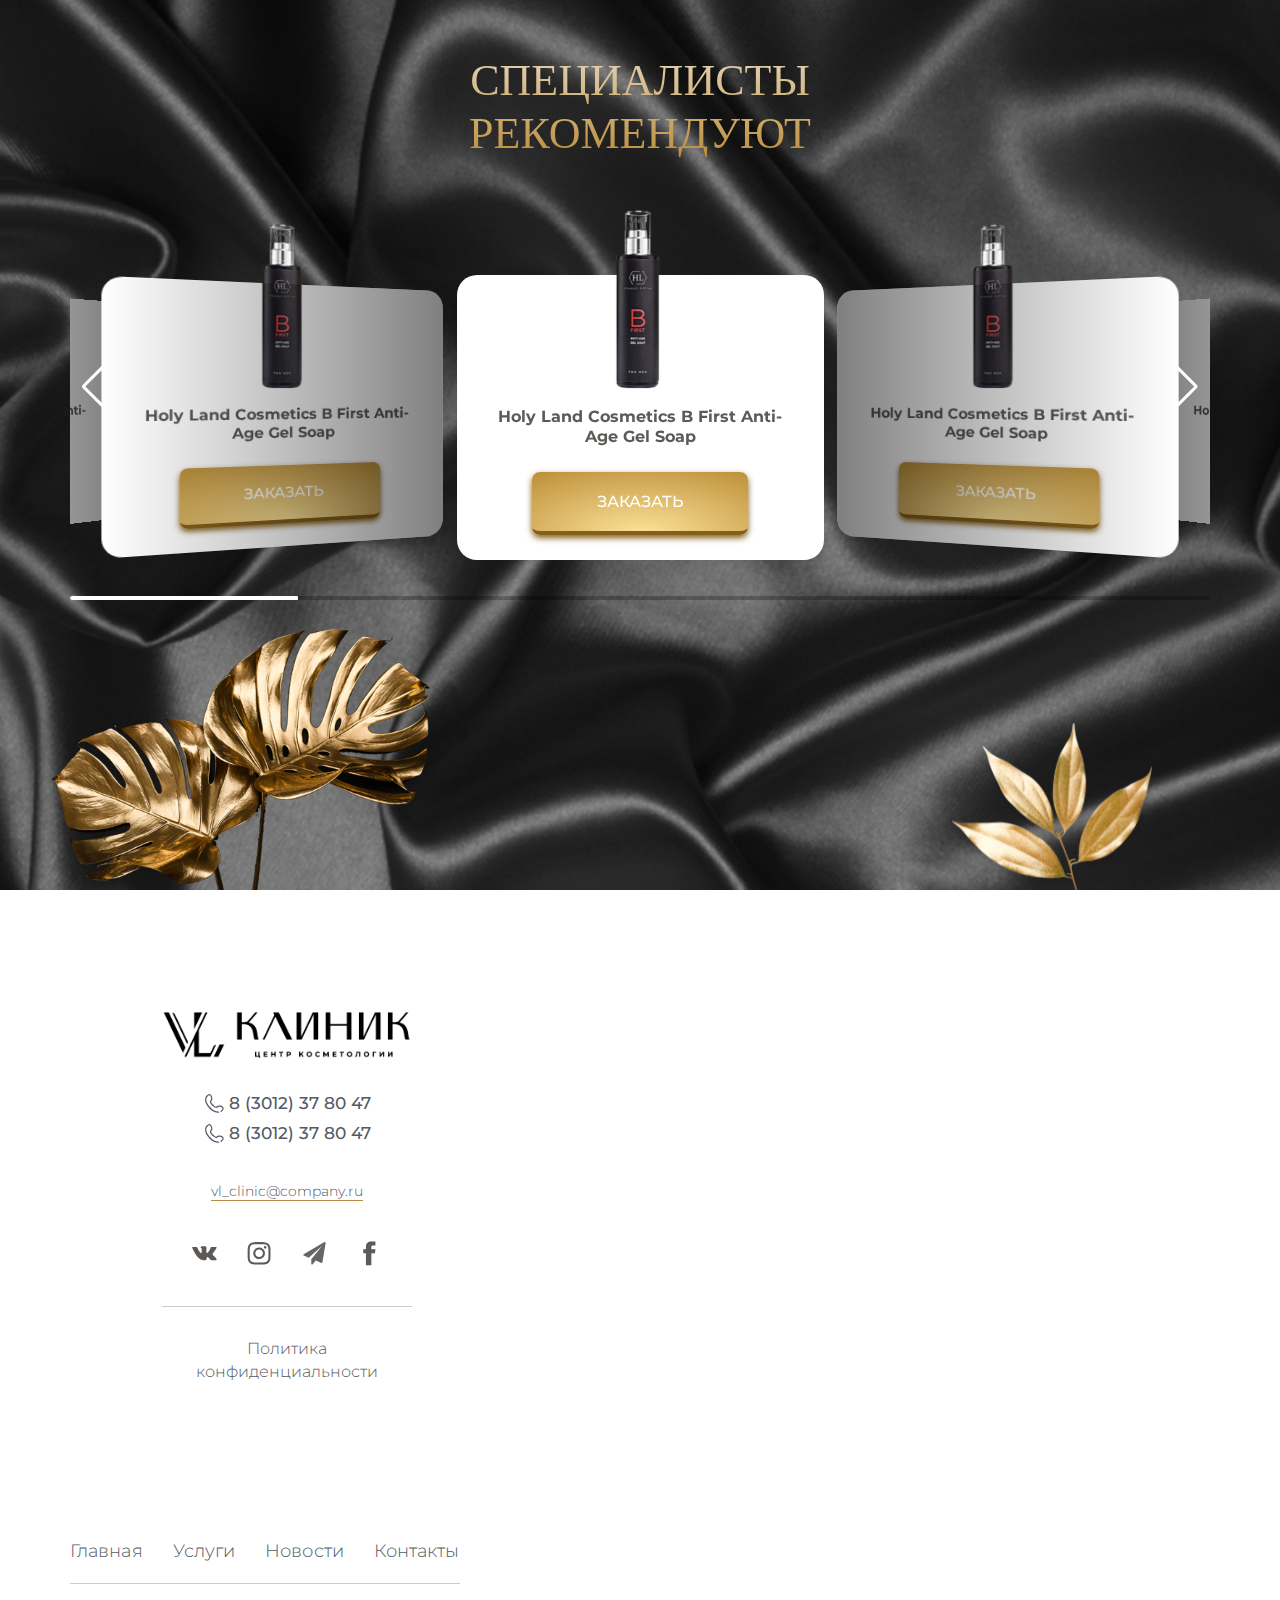
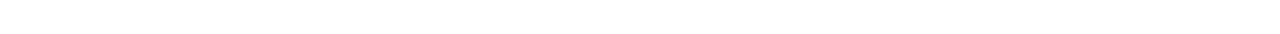
==== commit b2639ad6: "mobile" ====
--- a/index.html
+++ b/index.html
@@ -828,7 +828,42 @@
     <div class="mobile-menu-bg">
       <div class="mobile-menu">
         <div class="mobile-menu__close">X</div>
-        Данилка нахуй ты чекаешь, еще не готово :D
+        <div class="mobile-menu__content">
+          <div class="mobile-menu__social">
+            <a href="#" class="mobile-menu__social-link">
+              <img src="img/icons/vk.svg" alt="vk" class="mobile-menu__social-icon">
+            </a>
+            <a href="#" class="mobile-menu__social-link">
+              <img src="img/icons/inst.svg" alt="inst" class="mobile-menu__social-icon">
+            </a>
+            <a href="#" class="mobile-menu__social-link">
+              <img src="img/icons/tg.svg" alt="tg" class="mobile-menu__social-icon">
+            </a>
+            <a href="#" class="mobile-menu__social-link">
+              <img src="img/icons/facebook.svg" alt="facebook" class="mobile-menu__social-icon">
+            </a>
+          </div>
+          <div class="mobile-menu__link-phone-wrap">
+            <a href="tel:83012378047" class="mobile-menu__link-phone">8 (3012) 37 80 47</a>
+          </div>
+          <ul class="mobile-menu__list">
+            <li class="mobile-menu__item">
+              <a href="#" class="mobile-menu__link">Акция</a>
+            </li>
+            <li class="mobile-menu__item">
+              <a href="#services" class="mobile-menu__link">Услуги</a>
+            </li>
+            <li class="mobile-menu__item">
+              <a href="#" class="mobile-menu__link">О нас</a>
+            </li>
+            <li class="mobile-menu__item">
+              <a href="#map" class="mobile-menu__link">Контакты</a>
+            </li>
+            <li class="mobile-menu__item">
+              <a href="#" class="mobile-menu__link">Интернет магазин</a>
+            </li>
+          </ul>
+        </div>
       </div>
     </div>
     <div class="popup-back-call-bg">
--- a/css/main.css
+++ b/css/main.css
@@ -148,6 +148,10 @@
 	/* cursor: none; */
 }
 
+html {
+	scroll-behavior: smooth;
+}
+
 body.blocked {
 	overflow-y: hidden;
 	overflow-x: hidden;
@@ -171,7 +175,7 @@
 }
 
 
-/* Меню */
+/* Мобильное меню */
 .menu-mobile-btn-wrap {
 	position: absolute;
 	z-index: 10;
@@ -220,7 +224,7 @@
 	height: 100%;
   top: 0%;
   left: 0;
-  background: #fff;
+  background-color: #fff;
 	display: flex;
 	flex-direction: column;
 	align-items: center;
@@ -231,6 +235,18 @@
 
 .mobile-menu.active {
 	transform: translateX(0);
+}
+
+.mobile-menu::after {
+	content: '';
+	position: absolute;
+	z-index: -5;
+	bottom: 0;
+	right: 0;
+	width: 100%;
+	height: 40%;
+	background: url('/img/icons/mobile-menu.svg') no-repeat;
+	background-size: contain;
 }
 
 .mobile-menu__close {
@@ -250,6 +266,84 @@
 	align-items: center;
 	font-size: 26px;
 	color: #000;
+}
+
+.mobile-menu__content {
+	min-height: 100%;
+	width: 80%;
+	overflow-y: auto;
+}
+
+.mobile-menu__social {
+	width: 100%;
+	display: flex;
+	justify-content: space-between;
+	align-items: center;
+	margin-bottom: 30px;
+}
+
+.mobile-menu__link-phone-wrap {
+	width: 100%;
+	margin-bottom: 30px;
+	display: flex;
+	justify-content: center;
+}
+
+.mobile-menu__link-phone {
+	display: inline-block;
+	position: relative;
+	font-size: 17px;
+	color: #535a64;
+	font-weight: 400;
+	padding-left: 25px;	
+}
+
+.mobile-menu__link-phone::before {
+	content: '';
+	position: absolute;
+	top: 50%;
+	left: 0;
+	transform: translateY(-50%);
+	width: 20px;
+	height: 20px;
+	background: url(../img/icons/tel.svg) no-repeat;
+	background-size: contain;
+}
+
+.mobile-menu__social-link {
+	width: 30px;
+	height: 30px;
+	display: inline-block;
+}
+
+.mobile-menu__social-icon {
+	width: 100%;
+	height: 100%;
+	object-fit: contain;
+}
+
+.mobile-menu__list {
+	min-height: 80%;
+	display: flex;
+	flex-direction: column;
+	justify-content: space-between;
+}
+
+.mobile-menu__item {
+	-webkit-box-shadow: 2px 4px 3px rgb(187 141 55 / 20%);
+	box-shadow: 2px 4px 3px rgb(187 141 55 / 20%);
+	background: #8d6c6c0d;
+}
+
+.mobile-menu__link {
+	display: inline-block;
+	width: 100%;
+	text-align: center;
+	padding: 16px 0;
+	color: #bb8d37;
+	font-weight: bold;
+}
+.mobile-menu__info {
 }
 /* Модальное окно обратной связи */
 .popup-back-call-bg {
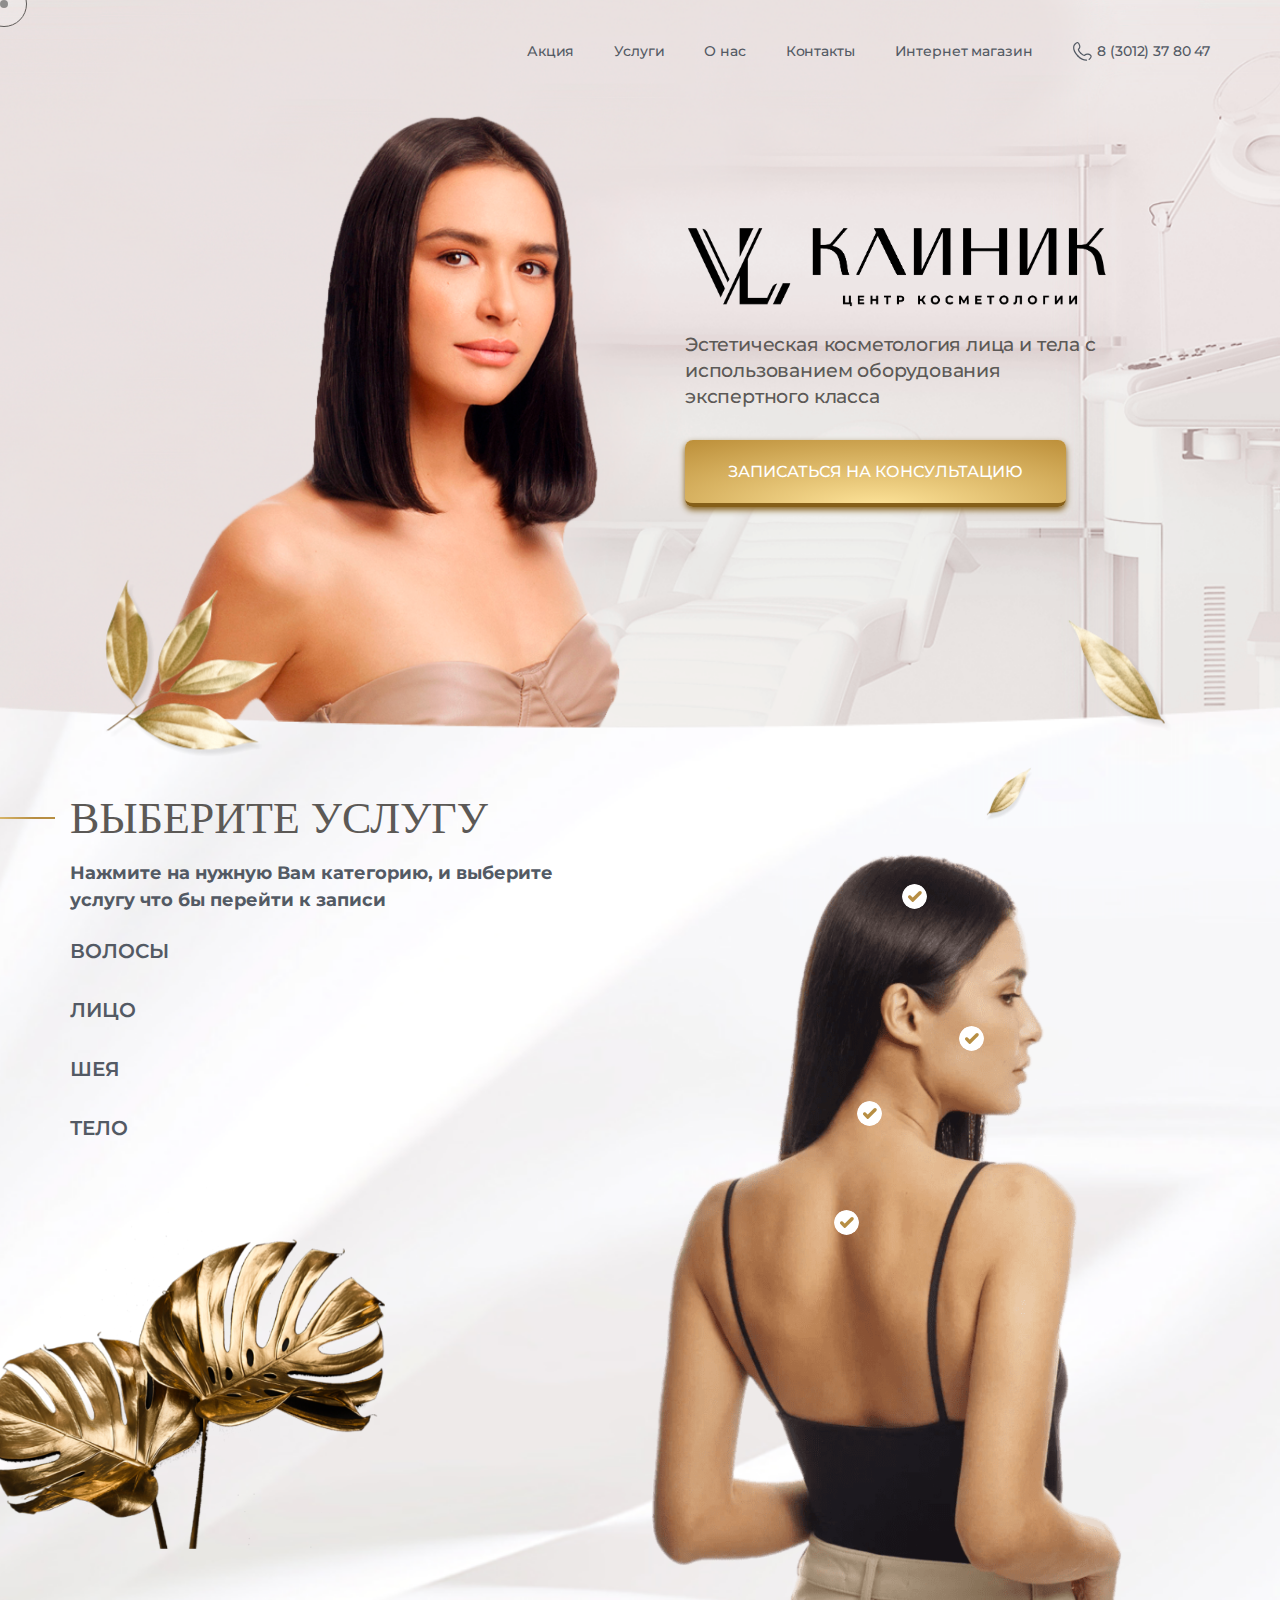
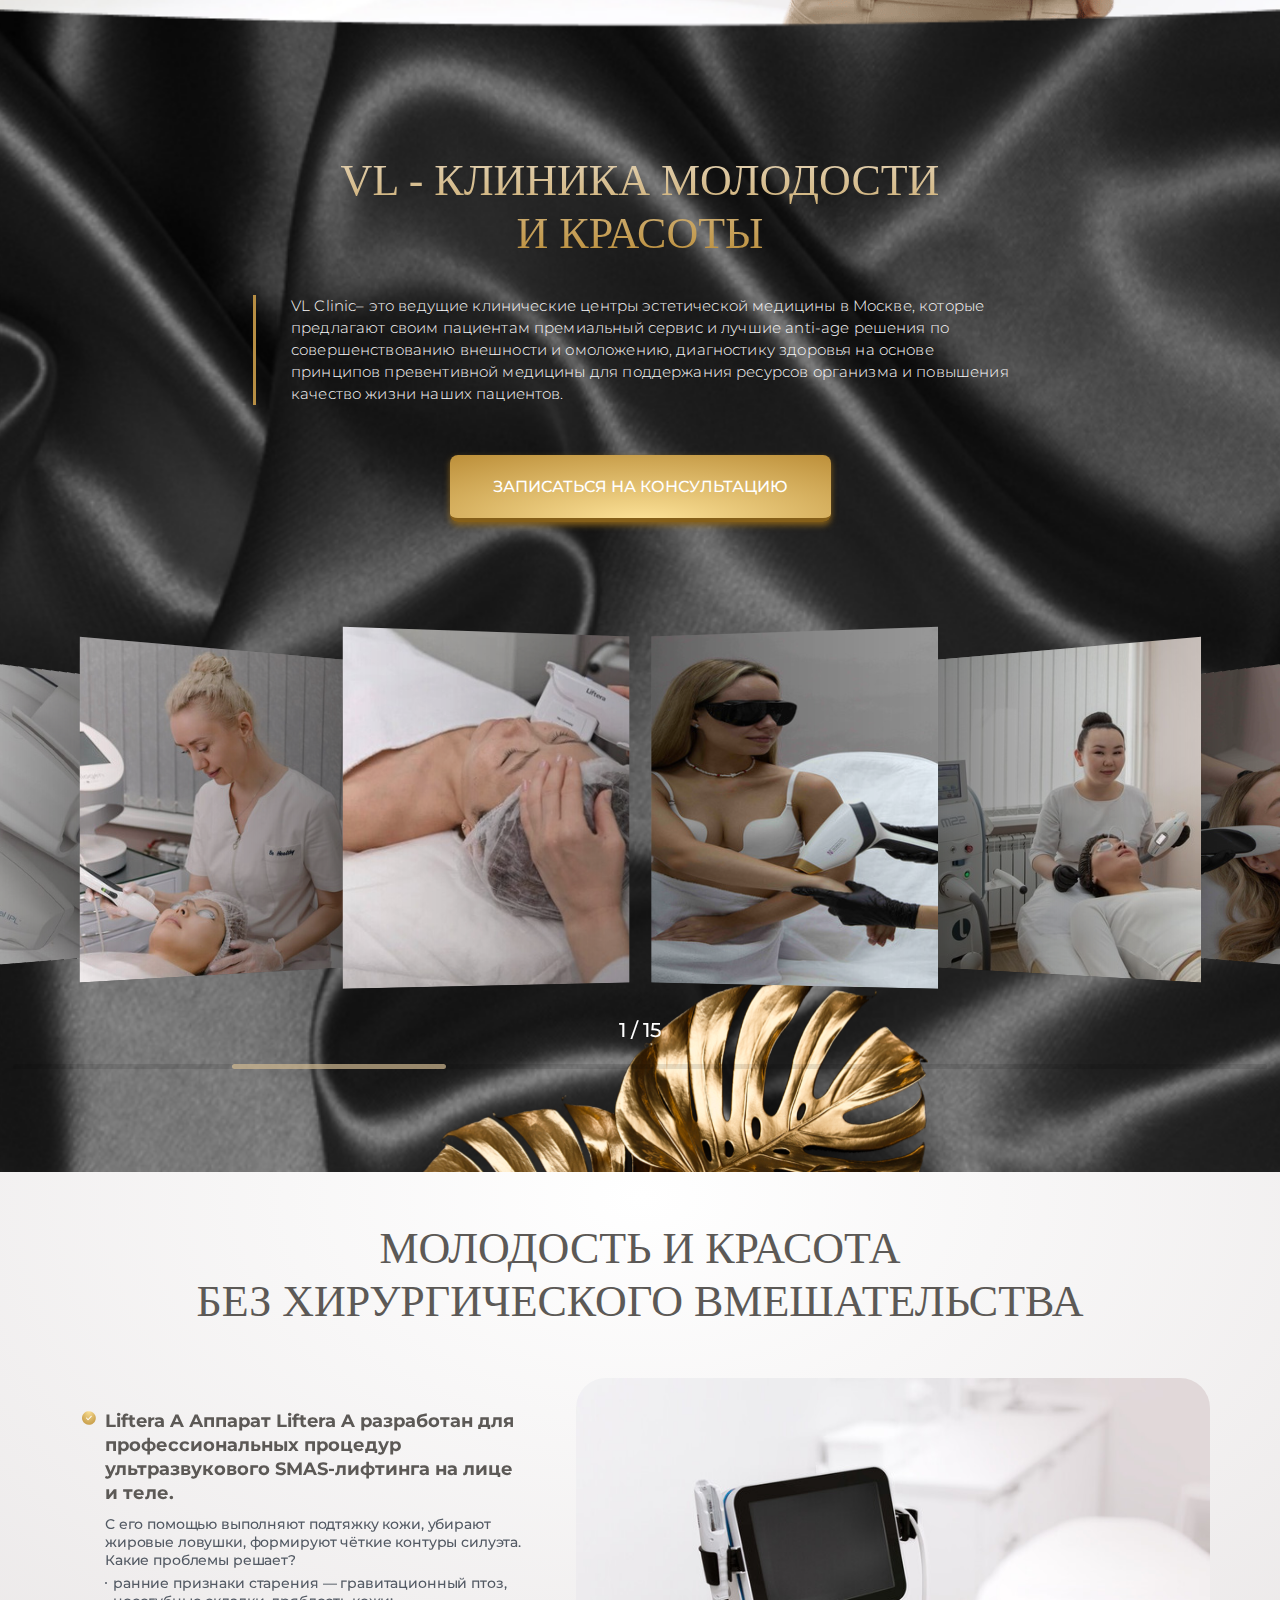
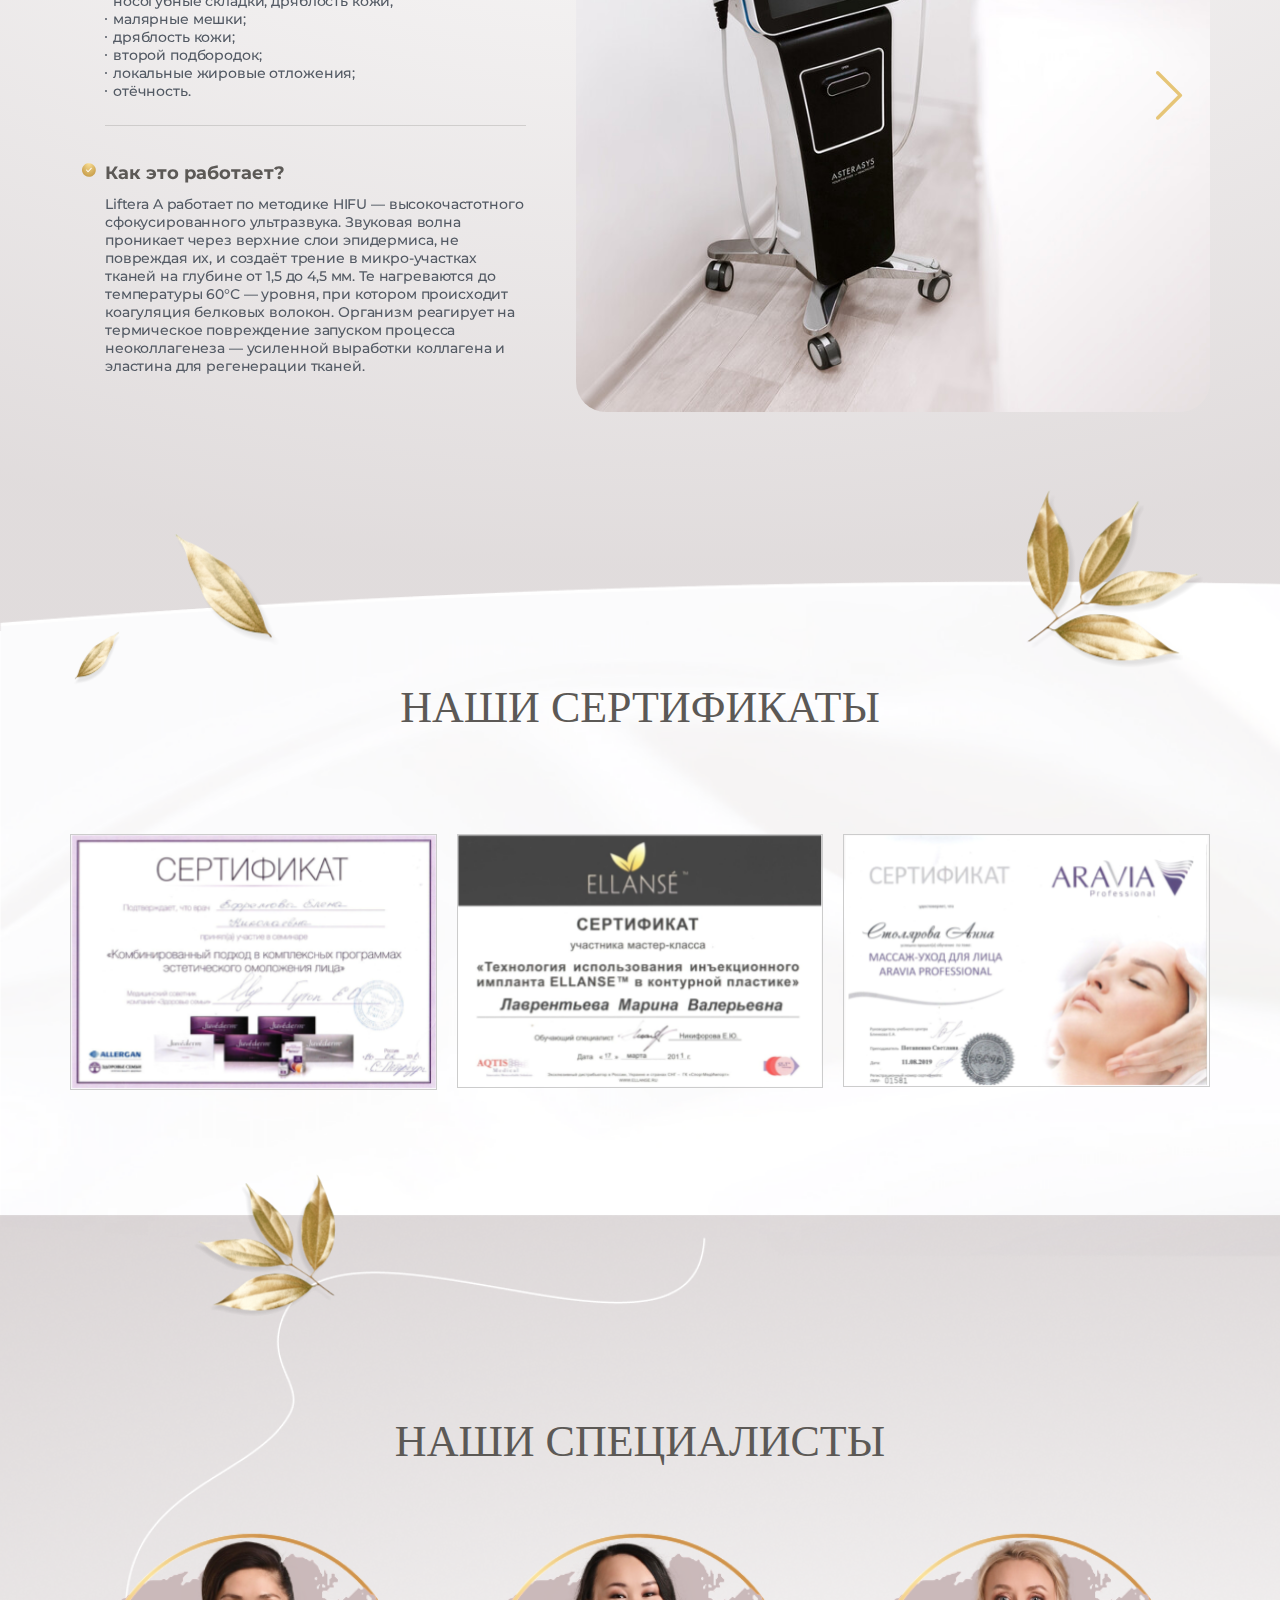
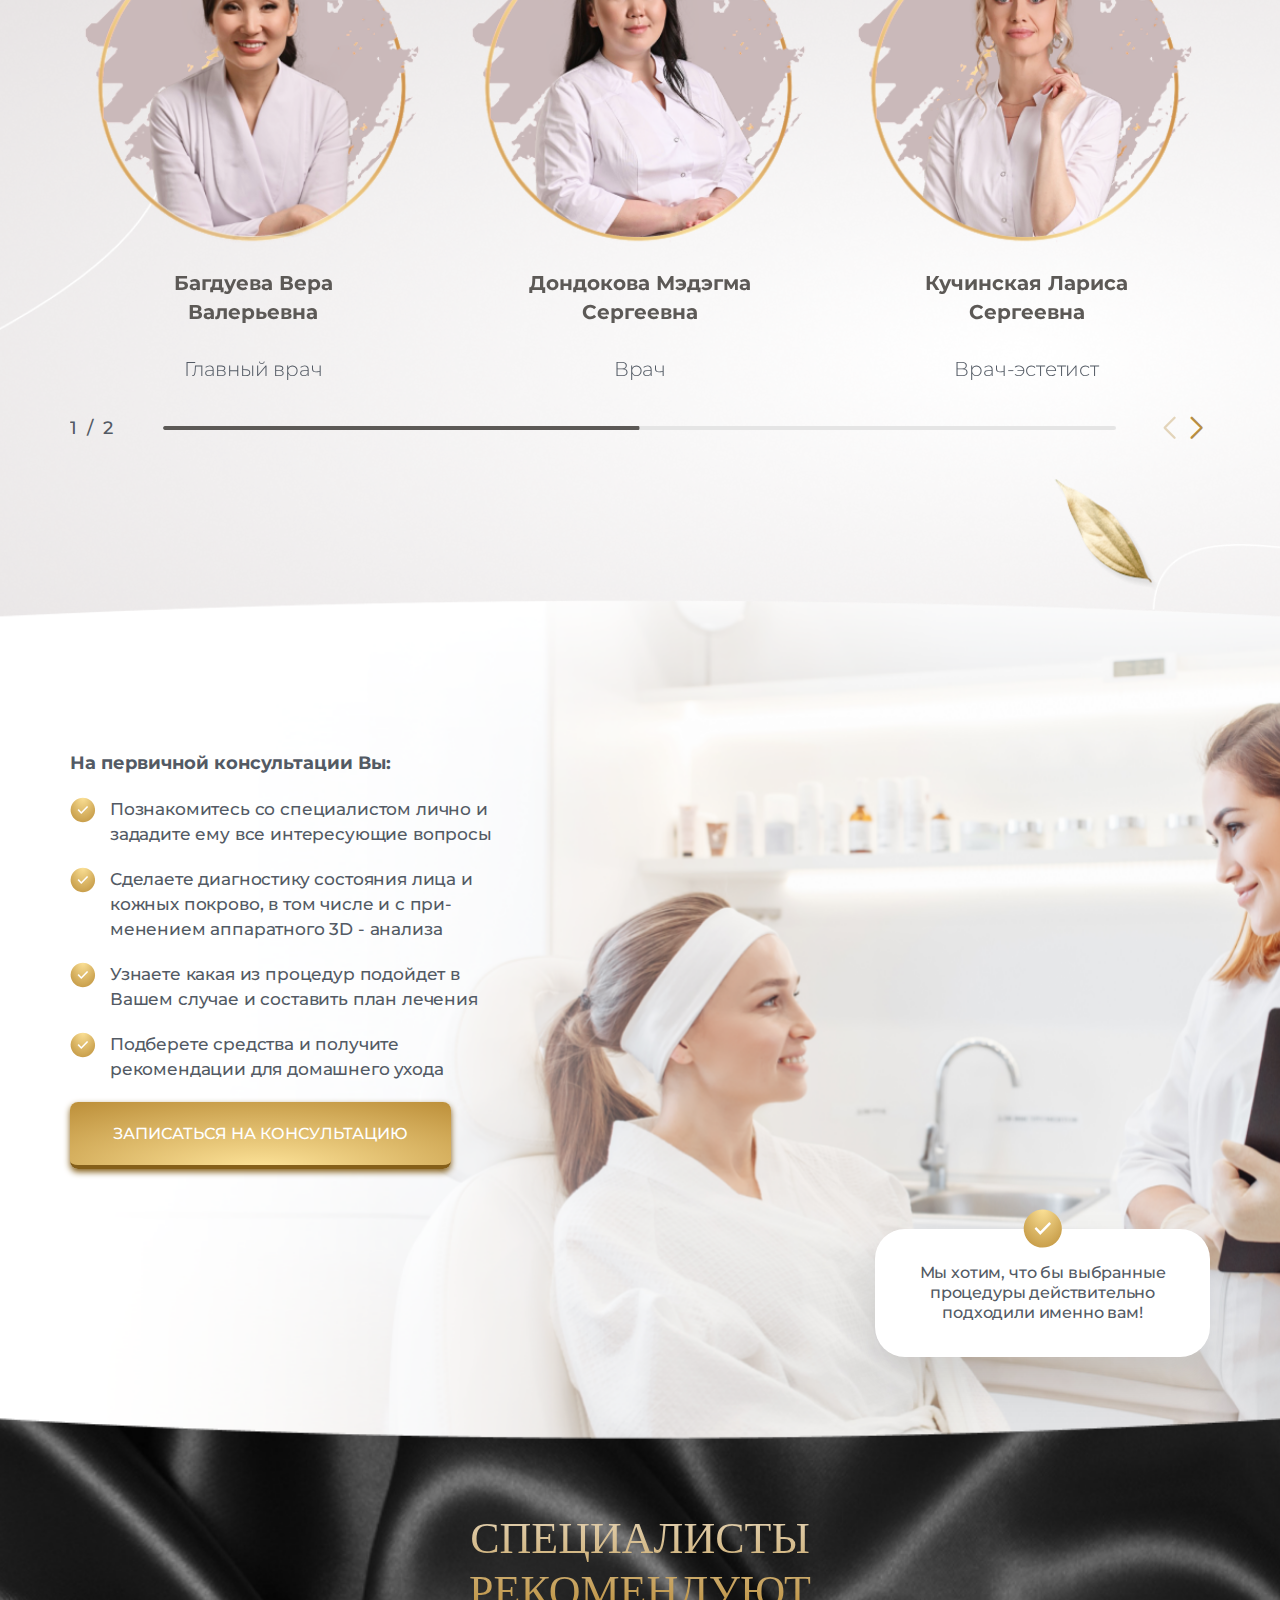
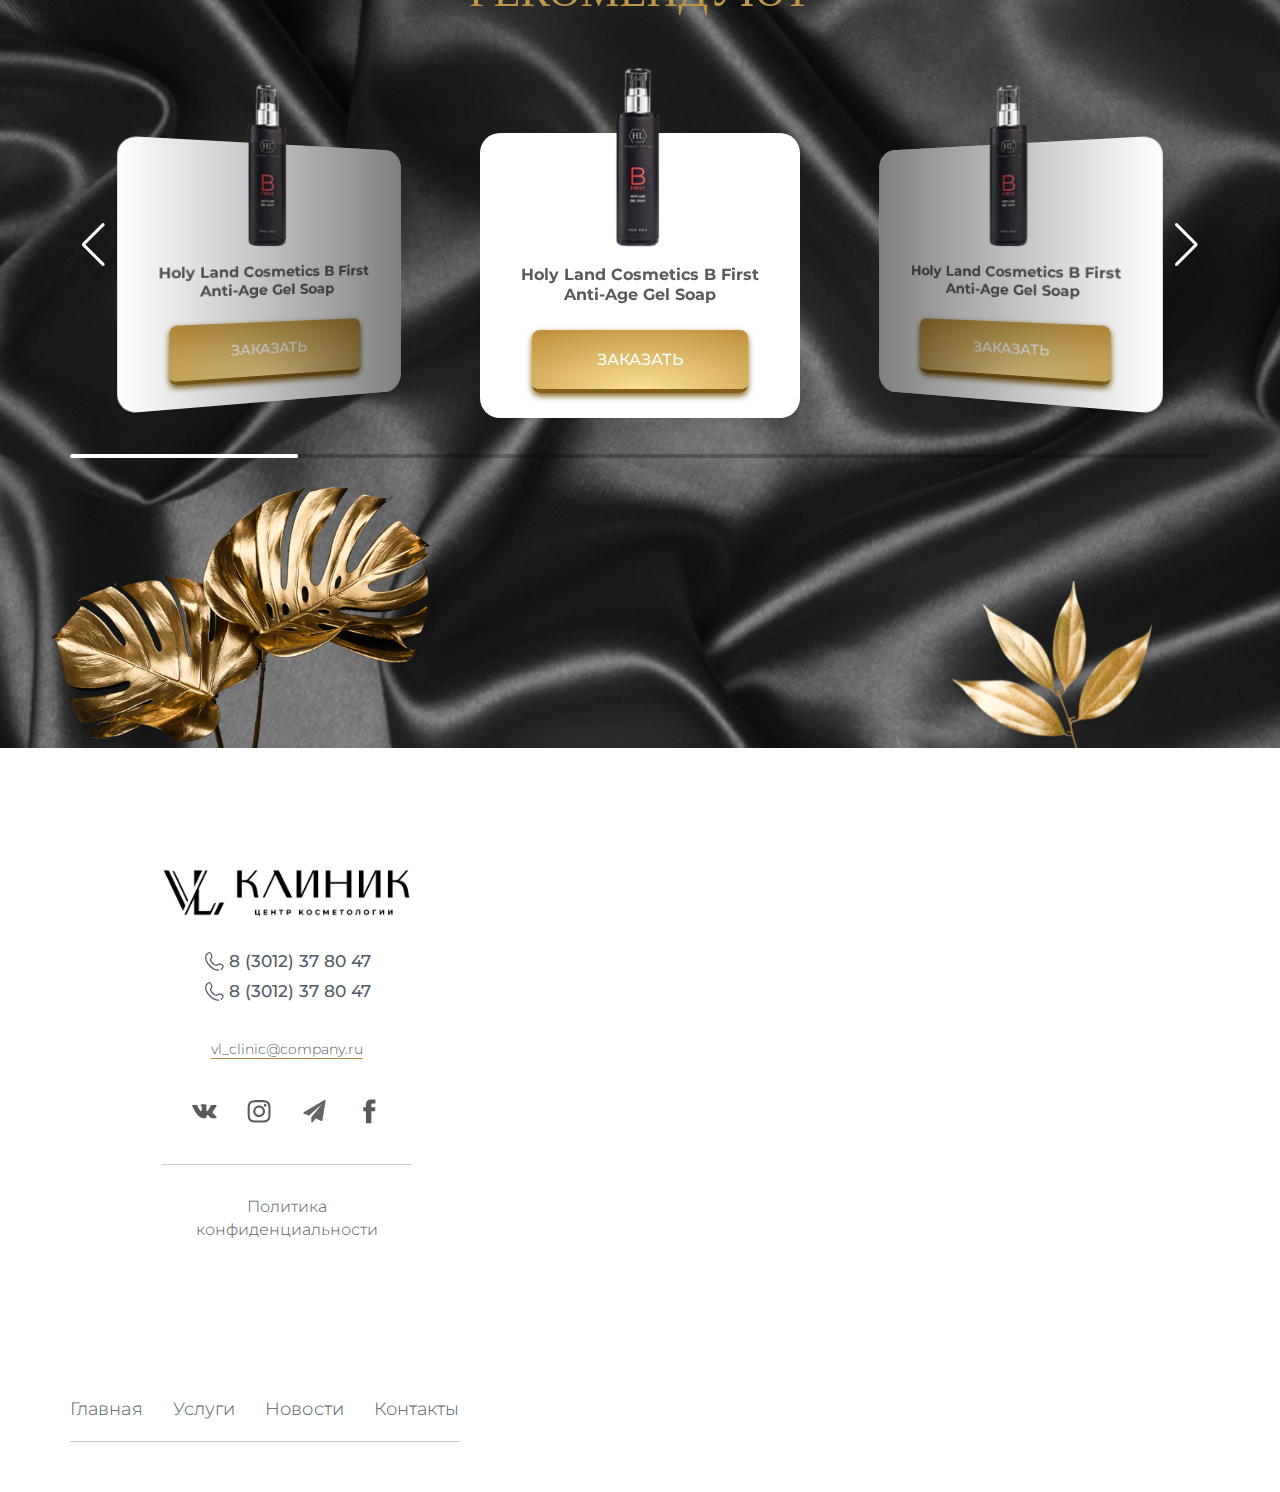
==== commit f914e271: "fix back services" ====
--- a/index.html
+++ b/index.html
@@ -52,7 +52,9 @@
               <div class="header__info-wrap">
                 <div class="header__info">
                   <div class="header__logo-wrap">
-                    <img src="img/logo.png" alt="logo" class="header__logo" />
+                    <a href="#header" class="header__logo-link">
+                      <img src="/img/logo.png" alt="logo" class="header__logo" />
+                    </a>
                   </div>
                   <p class="header__info-text">
                     Эстетическая косметология лица и тела с использованием
@@ -66,7 +68,7 @@
               <!-- <a href="#services" class="header__link-scroll"></a> -->
             </div>
             <div class="header__women-wrap">
-              <img src="img/women.png" alt="women" class="header__women-img">
+              <img src="/img/women.png" alt="women" class="header__women-img">
             </div>
           </header>
           <main class="main">
@@ -215,7 +217,7 @@
                   </div>
                   <div class="services__symbol-wrap">
                     <div class="services__symbol">
-                      <img class="services__symbol-img" src="img/serv-symbol.png" alt="women" >
+                      <img class="services__symbol-img" src="/img/serv-symbol.png" alt="women" >
                       <button class="services__symbol-btn hair" data-type="hair"></button>
                       <button class="services__symbol-btn face" data-type="face"></button>
                       <button class="services__symbol-btn neck" data-type="neck"></button>
@@ -224,10 +226,10 @@
                   </div>
                 </div>
               </div>
-              <img src="img/leaf-1.png" alt="sheet" class="services__leaf-sheet1">
-              <img src="img/leaf-2.png" alt="sheet" class="services__leaf-sheet2">
-              <img src="img/leaf-3.png" alt="sheet" class="services__leaf-sheet3">
-              <img src="img/clinic-leaf.png" alt="" class="services__leaf-bottom">
+              <img src="/img/leaf-1.png" alt="sheet" class="services__leaf-sheet1">
+              <img src="/img/leaf-2.png" alt="sheet" class="services__leaf-sheet2">
+              <img src="/img/leaf-3.png" alt="sheet" class="services__leaf-sheet3">
+              <img src="/img/clinic-leaf.png" alt="" class="services__leaf-bottom">
             </section>
             <section class="clinic" id="clinic">
               <div class="container-width clinic__container-width">
@@ -249,50 +251,50 @@
                 <!-- Additional required wrapper -->
                 <div class="swiper-wrapper">
                   <!-- Slides -->
-                  <a href="img/gallery/gallery-1.jpg" data-lightbox="clinic-gallery" class="swiper-slide">
-                    <img src="img/gallery/preview/gallery-1.jpg" alt="gallery-img" class="swiper-slide__img">
-                  </a>
-                  <a href="img/gallery/gallery-2.jpg" data-lightbox="clinic-gallery" class="swiper-slide">
-                    <img src="img/gallery/preview/gallery-2.jpg" alt="gallery-img" class="swiper-slide__img">
-                  </a>
-                  <a href="img/gallery/gallery-3.jpg" data-lightbox="clinic-gallery" class="swiper-slide">
-                    <img src="img/gallery/preview/gallery-3.jpg" alt="gallery-img" class="swiper-slide__img">
-                  </a>
-                  <a href="img/gallery/gallery-4.jpg" data-lightbox="clinic-gallery" class="swiper-slide">
-                    <img src="img/gallery/preview/gallery-4.jpg" alt="gallery-img" class="swiper-slide__img">
-                  </a>
-                  <a href="img/gallery/gallery-5.jpg" data-lightbox="clinic-gallery" class="swiper-slide">
-                    <img src="img/gallery/preview/gallery-5.jpg" alt="gallery-img" class="swiper-slide__img">
-                  </a>
-                  <a href="img/gallery/gallery-6.jpg" data-lightbox="clinic-gallery" class="swiper-slide">
-                    <img src="img/gallery/preview/gallery-6.jpg" alt="gallery-img" class="swiper-slide__img">
-                  </a>
-                  <a href="img/gallery/gallery-7.jpg" data-lightbox="clinic-gallery" class="swiper-slide">
-                    <img src="img/gallery/preview/gallery-7.jpg" alt="gallery-img" class="swiper-slide__img">
-                  </a>
-                  <a href="img/gallery/gallery-8.jpg" data-lightbox="clinic-gallery" class="swiper-slide">
-                    <img src="img/gallery/preview/gallery-8.jpg" alt="gallery-img" class="swiper-slide__img">
-                  </a>
-                  <a href="img/gallery/gallery-9.jpg" data-lightbox="clinic-gallery" class="swiper-slide">
-                    <img src="img/gallery/preview/gallery-9.jpg" alt="gallery-img" class="swiper-slide__img">
-                  </a>
-                  <a href="img/gallery/gallery-10.jpg" data-lightbox="clinic-gallery" class="swiper-slide">
-                    <img src="img/gallery/preview/gallery-10.jpg" alt="gallery-img" class="swiper-slide__img">
-                  </a>
-                  <a href="img/gallery/gallery-11.jpg" data-lightbox="clinic-gallery" class="swiper-slide">
-                    <img src="img/gallery/preview/gallery-11.jpg" alt="gallery-img" class="swiper-slide__img">
-                  </a>
-                  <a href="img/gallery/gallery-12.jpg" data-lightbox="clinic-gallery" class="swiper-slide">
-                    <img src="img/gallery/preview/gallery-12.jpg" alt="gallery-img" class="swiper-slide__img">
-                  </a>
-                  <a href="img/gallery/gallery-13.jpg" data-lightbox="clinic-gallery" class="swiper-slide">
-                    <img src="img/gallery/preview/gallery-13.jpg" alt="gallery-img" class="swiper-slide__img">
-                  </a>
-                  <a href="img/gallery/gallery-14.jpg" data-lightbox="clinic-gallery" class="swiper-slide">
-                    <img src="img/gallery/preview/gallery-14.jpg" alt="gallery-img" class="swiper-slide__img">
-                  </a>
-                  <a href="img/gallery/gallery-15.jpg" data-lightbox="clinic-gallery" class="swiper-slide">
-                    <img src="img/gallery/preview/gallery-15.jpg" alt="gallery-img" class="swiper-slide__img">
+                  <a href="/img/gallery/gallery-1.jpg" data-lightbox="clinic-gallery" class="swiper-slide">
+                    <img src="/img/gallery/preview/gallery-1.jpg" alt="gallery-img" class="swiper-slide__img">
+                  </a>
+                  <a href="/img/gallery/gallery-2.jpg" data-lightbox="clinic-gallery" class="swiper-slide">
+                    <img src="/img/gallery/preview/gallery-2.jpg" alt="gallery-img" class="swiper-slide__img">
+                  </a>
+                  <a href="/img/gallery/gallery-3.jpg" data-lightbox="clinic-gallery" class="swiper-slide">
+                    <img src="/img/gallery/preview/gallery-3.jpg" alt="gallery-img" class="swiper-slide__img">
+                  </a>
+                  <a href="/img/gallery/gallery-4.jpg" data-lightbox="clinic-gallery" class="swiper-slide">
+                    <img src="/img/gallery/preview/gallery-4.jpg" alt="gallery-img" class="swiper-slide__img">
+                  </a>
+                  <a href="/img/gallery/gallery-5.jpg" data-lightbox="clinic-gallery" class="swiper-slide">
+                    <img src="/img/gallery/preview/gallery-5.jpg" alt="gallery-img" class="swiper-slide__img">
+                  </a>
+                  <a href="/img/gallery/gallery-6.jpg" data-lightbox="clinic-gallery" class="swiper-slide">
+                    <img src="/img/gallery/preview/gallery-6.jpg" alt="gallery-img" class="swiper-slide__img">
+                  </a>
+                  <a href="/img/gallery/gallery-7.jpg" data-lightbox="clinic-gallery" class="swiper-slide">
+                    <img src="/img/gallery/preview/gallery-7.jpg" alt="gallery-img" class="swiper-slide__img">
+                  </a>
+                  <a href="/img/gallery/gallery-8.jpg" data-lightbox="clinic-gallery" class="swiper-slide">
+                    <img src="/img/gallery/preview/gallery-8.jpg" alt="gallery-img" class="swiper-slide__img">
+                  </a>
+                  <a href="/img/gallery/gallery-9.jpg" data-lightbox="clinic-gallery" class="swiper-slide">
+                    <img src="/img/gallery/preview/gallery-9.jpg" alt="gallery-img" class="swiper-slide__img">
+                  </a>
+                  <a href="/img/gallery/gallery-10.jpg" data-lightbox="clinic-gallery" class="swiper-slide">
+                    <img src="/img/gallery/preview/gallery-10.jpg" alt="gallery-img" class="swiper-slide__img">
+                  </a>
+                  <a href="/img/gallery/gallery-11.jpg" data-lightbox="clinic-gallery" class="swiper-slide">
+                    <img src="/img/gallery/preview/gallery-11.jpg" alt="gallery-img" class="swiper-slide__img">
+                  </a>
+                  <a href="/img/gallery/gallery-12.jpg" data-lightbox="clinic-gallery" class="swiper-slide">
+                    <img src="/img/gallery/preview/gallery-12.jpg" alt="gallery-img" class="swiper-slide__img">
+                  </a>
+                  <a href="/img/gallery/gallery-13.jpg" data-lightbox="clinic-gallery" class="swiper-slide">
+                    <img src="/img/gallery/preview/gallery-13.jpg" alt="gallery-img" class="swiper-slide__img">
+                  </a>
+                  <a href="/img/gallery/gallery-14.jpg" data-lightbox="clinic-gallery" class="swiper-slide">
+                    <img src="/img/gallery/preview/gallery-14.jpg" alt="gallery-img" class="swiper-slide__img">
+                  </a>
+                  <a href="/img/gallery/gallery-15.jpg" data-lightbox="clinic-gallery" class="swiper-slide">
+                    <img src="/img/gallery/preview/gallery-15.jpg" alt="gallery-img" class="swiper-slide__img">
                   </a>
                 </div>
                 <!-- If we need pagination -->
@@ -300,7 +302,7 @@
                 <!-- If we need scrollbar -->
                 <div class="swiper-scrollbar"></div>
               </div>
-              <img src="img/clinic-leaf.png" alt="" class="clinic__leaf-center">
+              <img src="/img/clinic-leaf.png" alt="" class="clinic__leaf-center">
             </section>
             <section class="apparatus" id="apparatus">
               <div class="container-width">
@@ -351,7 +353,7 @@
                               <div class="icon-apparatus-arrow apparatus-slider__next-arrow"></div>
                             </div>
                             <a href="/img/apparatus/asterasys.jpg" data-lightbox="apparatus-slider" class="apparatus-slider__full-img">
-                              <img src="img/apparatus/preview/asterasys.jpg" alt="liftera" class="apparatus-slider__img">
+                              <img src="/img/apparatus/preview/asterasys.jpg" alt="liftera" class="apparatus-slider__img">
                             </a>
                           </div>
                         </div>
@@ -395,7 +397,7 @@
                               <div class="icon-apparatus-arrow apparatus-slider__next-arrow"></div>
                             </div>
                             <a href="/img/apparatus/pollogen.jpg" data-lightbox="apparatus-slider" class="apparatus-slider__full-img">
-                              <img src="img/apparatus/preview/pollogen.jpg" alt="liftera" class="apparatus-slider__img">
+                              <img src="/img/apparatus/preview/pollogen.jpg" alt="liftera" class="apparatus-slider__img">
                             </a>
                           </div>
                         </div>
@@ -447,7 +449,7 @@
                               <div class="icon-apparatus-arrow apparatus-slider__next-arrow"></div>
                             </div>
                             <a href="/img/apparatus/mediostar.jpg" data-lightbox="apparatus-slider" class="apparatus-slider__full-img">
-                              <img src="img/apparatus/preview/mediostar.jpg" alt="liftera" class="apparatus-slider__img">
+                              <img src="/img/apparatus/preview/mediostar.jpg" alt="liftera" class="apparatus-slider__img">
                             </a>
                           </div>
                         </div>
@@ -487,7 +489,7 @@
                               <div class="icon-apparatus-arrow apparatus-slider__next-arrow"></div>
                             </div>
                             <a href="/img/apparatus/m22.jpg" data-lightbox="apparatus-slider" class="apparatus-slider__full-img">
-                              <img src="img/apparatus/preview/m22.jpg" alt="liftera" class="apparatus-slider__img">
+                              <img src="/img/apparatus/preview/m22.jpg" alt="liftera" class="apparatus-slider__img">
                             </a>
                           </div>
                         </div>
@@ -535,7 +537,7 @@
                               <div class="icon-apparatus-arrow apparatus-slider__next-arrow"></div>
                             </div>
                             <a href="/img/apparatus/dermablate.jpg" data-lightbox="apparatus-slider" class="apparatus-slider__full-img">
-                              <img src="img/apparatus/preview/dermablate.jpg" alt="liftera" class="apparatus-slider__img">
+                              <img src="/img/apparatus/preview/dermablate.jpg" alt="liftera" class="apparatus-slider__img">
                             </a>
                           </div>
                         </div>
@@ -559,7 +561,7 @@
                               <div class="icon-apparatus-arrow apparatus-slider__next-arrow"></div>
                             </div>
                             <a href="/img/apparatus/picocare.jpg" data-lightbox="apparatus-slider" class="apparatus-slider__full-img">
-                              <img src="img/apparatus/preview/picocare.jpg" alt="liftera" class="apparatus-slider__img">
+                              <img src="/img/apparatus/preview/picocare.jpg" alt="liftera" class="apparatus-slider__img">
                             </a>
                           </div>
                         </div>
@@ -573,9 +575,9 @@
               <div class="container-width container-width--certificate">
                 <div class="certificate__content">
                   <h1 class="certificate__title">Наши сертификаты</h1>
-                  <img src="img/leaf-1.png" alt="" class="certificate__leaf-img1">
-                  <img src="img/leaf-2.png" alt="" class="certificate__leaf-img2">
-                  <img src="img/leaf-3.png" alt="" class="certificate__leaf-img3">
+                  <img src="/img/leaf-1.png" alt="" class="certificate__leaf-img1">
+                  <img src="/img/leaf-2.png" alt="" class="certificate__leaf-img2">
+                  <img src="/img/leaf-3.png" alt="" class="certificate__leaf-img3">
                 </div>
                 <div class="certificate-slider swiper">
                   <!-- Additional required wrapper -->
@@ -583,27 +585,27 @@
                     <!-- Slides -->
                     <div class="swiper-slide">
                       <a href="/img/certificate/certificates-1.png" data-lightbox="certificate-slider" class="certificate-slide__img-full">
-                        <img src="img/certificate/certificates-1.png" alt="certificate" class="certificate-slide__img">
+                        <img src="/img/certificate/certificates-1.png" alt="certificate" class="certificate-slide__img">
                       </a>
                     </div>
                     <div class="swiper-slide">
                       <a href="/img/certificate/certificates-2.png" data-lightbox="certificate-slider" class="certificate-slide__img-full">
-                        <img src="img/certificate/certificates-2.png" alt="certificate" class="certificate-slide__img">
+                        <img src="/img/certificate/certificates-2.png" alt="certificate" class="certificate-slide__img">
                       </a>
                     </div>
                     <div class="swiper-slide">
                       <a href="/img/certificate/certificates-3.png" data-lightbox="certificate-slider" class="certificate-slide__img-full">
-                        <img src="img/certificate/certificates-3.png" alt="certificate" class="certificate-slide__img">
+                        <img src="/img/certificate/certificates-3.png" alt="certificate" class="certificate-slide__img">
                       </a>
                     </div>
                     <div class="swiper-slide">
                       <a href="/img/certificate/certificates-1.png" data-lightbox="certificate-slider" class="certificate-slide__img-full">
-                        <img src="img/certificate/certificates-1.png" alt="certificate" class="certificate-slide__img">
+                        <img src="/img/certificate/certificates-1.png" alt="certificate" class="certificate-slide__img">
                       </a>
                     </div>
                   </div>
                 </div>
-                <img src="img/leaf-1.png" alt="" class="certificate__leaf-img4">
+                <img src="/img/leaf-1.png" alt="" class="certificate__leaf-img4">
               </div>
             </section>
             <section class="specialists" id="specialists">
@@ -615,7 +617,7 @@
                     <!-- Slides -->
                     <div class="swiper-slide">
                       <div class="specialists-slide__img-wrap">
-                        <img src="img/specialists/specialist-1.png" alt="specialist" class="specialists-slide__img">
+                        <img src="/img/specialists/specialist-1.png" alt="specialist" class="specialists-slide__img">
                       </div>
                       <div class="specialists-slide__info">
                         <p class="specialists-slide__name">Багдуева Вера Валерьевна</p>
@@ -624,7 +626,7 @@
                     </div>
                     <div class="swiper-slide">
                       <div class="specialists-slide__img-wrap">
-                        <img src="img/specialists/specialist-2.png" alt="specialist" class="specialists-slide__img">
+                        <img src="/img/specialists/specialist-2.png" alt="specialist" class="specialists-slide__img">
                       </div>
                       <div class="specialists-slide__info">
                         <p class="specialists-slide__name">Дондокова Мэдэгма Сергеевна</p>
@@ -633,7 +635,7 @@
                     </div>
                     <div class="swiper-slide">
                       <div class="specialists-slide__img-wrap">
-                        <img src="img/specialists/specialist-3.png" alt="specialist" class="specialists-slide__img">
+                        <img src="/img/specialists/specialist-3.png" alt="specialist" class="specialists-slide__img">
                       </div>
                       <div class="specialists-slide__info">
                         <p class="specialists-slide__name">Кучинская Лариса Сергеевна</p>
@@ -642,7 +644,7 @@
                     </div>
                     <div class="swiper-slide">
                       <div class="specialists-slide__img-wrap">
-                        <img src="img/specialists/specialist-3.png" alt="specialist" class="specialists-slide__img">
+                        <img src="/img/specialists/specialist-3.png" alt="specialist" class="specialists-slide__img">
                       </div>
                       <div class="specialists-slide__info">
                         <p class="specialists-slide__name">Багдуева Вера Валерьевна</p>
@@ -671,7 +673,7 @@
                   <!-- <div class="swiper-scrollbar"></div> -->
                 </div>
               </div>
-              <img src="img/leaf-2.png" alt="" class="specialists__leaf-img1">
+              <img src="/img/leaf-2.png" alt="" class="specialists__leaf-img1">
             </section>
             <section class="consultation" id="consultation">
               <div class="container-width">
@@ -714,7 +716,7 @@
                       <!-- Slides -->
                       <div class="swiper-slide">
                         <div class="recom-slide__img-wrap">
-                          <img src="img/recom/recomendations.png" alt="" class="recom-slide__img">
+                          <img src="/img/recom/recomendations.png" alt="" class="recom-slide__img">
                         </div>
                         <h2 class="recom-slide__title">Holy Land Cosmetics B First Anti-Age Gel Soap</h2>
                         <div class="recom-slide__disappears-wrap">
@@ -723,7 +725,7 @@
                       </div>
                       <div class="swiper-slide">
                         <div class="recom-slide__img-wrap">
-                          <img src="img/recom/recomendations.png" alt="" class="recom-slide__img">
+                          <img src="/img/recom/recomendations.png" alt="" class="recom-slide__img">
                         </div>
                         <h2 class="recom-slide__title">Holy Land Cosmetics B First Anti-Age Gel Soap</h2>
                         <div class="recom-slide__disappears-wrap">
@@ -732,7 +734,7 @@
                       </div>
                       <div class="swiper-slide">
                         <div class="recom-slide__img-wrap">
-                          <img src="img/recom/recomendations.png" alt="" class="recom-slide__img">
+                          <img src="/img/recom/recomendations.png" alt="" class="recom-slide__img">
                         </div>
                         <h2 class="recom-slide__title">Holy Land Cosmetics B First Anti-Age Gel Soap</h2>
                         <div class="recom-slide__disappears-wrap">
@@ -741,7 +743,7 @@
                       </div>
                       <div class="swiper-slide">
                         <div class="recom-slide__img-wrap">
-                          <img src="img/recom/recomendations.png" alt="" class="recom-slide__img">
+                          <img src="/img/recom/recomendations.png" alt="" class="recom-slide__img">
                         </div>
                         <h2 class="recom-slide__title">Holy Land Cosmetics B First Anti-Age Gel Soap</h2>
                         <div class="recom-slide__disappears-wrap">
@@ -750,7 +752,7 @@
                       </div>
                       <div class="swiper-slide">
                         <div class="recom-slide__img-wrap">
-                          <img src="img/recom/recomendations.png" alt="" class="recom-slide__img">
+                          <img src="/img/recom/recomendations.png" alt="" class="recom-slide__img">
                         </div>
                         <h2 class="recom-slide__title">Holy Land Cosmetics B First Anti-Age Gel Soap</h2>
                         <div class="recom-slide__disappears-wrap">
@@ -764,8 +766,8 @@
                   </div>
                 </div>
               </div>
-              <img src="img/recom_leaf-1.svg" alt="" class="recom__leaf-left">
-              <img src="img/recom_leaf-2.svg" alt="" class="recom__leaf-right">
+              <img src="/img/recom_leaf-1.svg" alt="" class="recom__leaf-left">
+              <img src="/img/recom_leaf-2.svg" alt="" class="recom__leaf-right">
             </section>
             <section class="map" id="map">
               <div class="map__container-width">
@@ -773,7 +775,9 @@
                   <div class="map__contacts-wrap">
                     <div class="map__contacts">
                       <div class="map__logo-wrap">
-                        <img src="img/logo.png" alt="logo" class="map__logo">
+                        <a href="#header" class="map__logo-link">
+                          <img src="/img/logo.png" alt="logo" class="map__logo">
+                        </a>
                       </div>
                       <div class="map__links-wrap">
                         <a href="tel:83012378047" class="map__link-phone">8 (3012) 37 80 47</a>
@@ -782,16 +786,16 @@
                       <a href="mailto:vl_clinic@company.ru" class="map__link-email">vl_clinic@company.ru</a>
                       <div class="map__social-links">
                         <a href="#" class="map__social-link">
-                          <img src="img/icons/vk.svg" alt="vk" class="map__social-img">
+                          <img src="/img/icons/vk.svg" alt="vk" class="map__social-img">
                         </a>
                         <a href="#" class="map__social-link">
-                          <img src="img/icons/inst.svg" alt="instagram" class="map__social-img">
+                          <img src="/img/icons/inst.svg" alt="instagram" class="map__social-img">
                         </a>
                         <a href="#" class="map__social-link">
-                          <img src="img/icons/tg.svg" alt="telegram" class="map__social-img">
+                          <img src="/img/icons/tg.svg" alt="telegram" class="map__social-img">
                         </a>
                         <a href="#" class="map__social-link">
-                          <img src="img/icons/facebook.svg" alt="facebook" class="map__social-img">
+                          <img src="/img/icons/facebook.svg" alt="facebook" class="map__social-img">
                         </a>
                       </div>
                       <a href="#" class="map__confidentiality">Политика конфиденциальности</a>
@@ -831,16 +835,16 @@
         <div class="mobile-menu__content">
           <div class="mobile-menu__social">
             <a href="#" class="mobile-menu__social-link">
-              <img src="img/icons/vk.svg" alt="vk" class="mobile-menu__social-icon">
+              <img src="/img/icons/vk.svg" alt="vk" class="mobile-menu__social-icon">
             </a>
             <a href="#" class="mobile-menu__social-link">
-              <img src="img/icons/inst.svg" alt="inst" class="mobile-menu__social-icon">
+              <img src="/img/icons/inst.svg" alt="inst" class="mobile-menu__social-icon">
             </a>
             <a href="#" class="mobile-menu__social-link">
-              <img src="img/icons/tg.svg" alt="tg" class="mobile-menu__social-icon">
+              <img src="/img/icons/tg.svg" alt="tg" class="mobile-menu__social-icon">
             </a>
             <a href="#" class="mobile-menu__social-link">
-              <img src="img/icons/facebook.svg" alt="facebook" class="mobile-menu__social-icon">
+              <img src="/img/icons/facebook.svg" alt="facebook" class="mobile-menu__social-icon">
             </a>
           </div>
           <div class="mobile-menu__link-phone-wrap">
@@ -900,9 +904,9 @@
             </div>
             <div class="popup-service__demo-wrap">
               <div class="popup-service__demo">
-                <img src="img/prevtonext/services-pop1.jpg" alt="" class="popup-service__demo-img">
+                <img src="/img/prevtonext/services-pop1.jpg" alt="" class="popup-service__demo-img">
                 <div class="popup-service__demo-resize">
-                  <img src="img/prevtonext/services-pop2.jpg" alt="" class="popup-service__demo-img">
+                  <img src="/img/prevtonext/services-pop2.jpg" alt="" class="popup-service__demo-img">
                 </div>
               </div>
               <div class="popup-service__btn-wrap">
@@ -914,11 +918,11 @@
       </div>
     </div>
     <script src="https://api-maps.yandex.ru/2.1/?apikey=d120e98b-358e-4737-80b8-2b495bbae783&lang=ru_RU"></script>
-    <script src="libs/gsap/gsap.min.js"></script>
-    <script src="libs/gsap/ScrollTrigger.min.js"></script>
-    <script src="libs/gsap/ScrollSmoother.min.js"></script>
-    <script src="libs/lightbox/dist/js/lightbox-plus-jquery.js"></script>
+    <script src="/libs/gsap/gsap.min.js"></script>
+    <script src="/libs/gsap/ScrollTrigger.min.js"></script>
+    <script src="/libs/gsap/ScrollSmoother.min.js"></script>
+    <script src="/libs/lightbox/dist/js/lightbox-plus-jquery.js"></script>
     <script src="https://cdn.jsdelivr.net/npm/swiper@8/swiper-bundle.min.js"></script>
-    <script src="js/main.js"></script>
+    <script src="/js/main.js"></script>
   </body>
 </html>
--- a/css/main.css
+++ b/css/main.css
@@ -173,6 +173,7 @@
 	margin: 0 auto;
 	padding: 0 15px;
 }
+
 
 
 /* Мобильное меню */
@@ -439,6 +440,7 @@
 /* Модальное окно услуги */
 .popup-service-bg {
 	position: fixed;
+	overflow-y: auto;
   width: 100%;
   height: 100%;
   bottom: -100%;
@@ -574,7 +576,32 @@
 	cursor: pointer;
 }
 
+@media (max-width: 1000px) {
+	/* Модальное окно услуги */
+	.popup-service__wrap {
+		flex-direction: column;
+		align-items: center;
+	}
+	
+	.popup-service__info {
+		max-width: 90%;
+		margin-right: 0;
+		margin-bottom: 50px;
+	}
+	
+	.popup-service__demo-wrap {
+		max-width: 90%;
+	}
+
+	.popup-service__title {
+		text-align: center;
+	}
+}
+/* Preloader */
+
+
 @media (max-width: 900px) {
+	/* Курсор */
 	#aura,
 	#cursor {
 		display: none;
@@ -596,4 +623,16 @@
 	}
 }
 
-
+@media (max-width: 400px) {
+	.popup-service__title {
+		font-size: 35px;
+	}
+	
+	.popup-service__info {
+		max-width: 100%;
+	}
+	
+	.popup-service__demo-wrap {
+		max-width: 100%;
+	}
+}
--- a/css/index.css
+++ b/css/index.css
@@ -5,7 +5,7 @@
   background: url('../img/header-bg.png') no-repeat;
   background-size: cover;
   background-position: bottom center;
-  padding-bottom: 240px;
+  padding-bottom: 100px;
 }
 
 .header__nav-wrap {
@@ -16,8 +16,8 @@
 
 .nav-menu {
   display: flex;
-  border-top: 2px solid #000;
-}
+}
+
 .nav-menu__item {
   padding: 40px 0;
   list-style: none;
@@ -160,7 +160,7 @@
   position: relative;
   z-index: 1;
   width: 100%;
-  background: url('../img/services.jpg') no-repeat;
+  background: url('../img/services-new.png') no-repeat;
   background-size: cover;
   background-position: center;  
 }
@@ -398,7 +398,7 @@
   z-index: 1;
   margin-top: -125px;
   padding-bottom: 100px;
-  background: url('../img/clinic.png') no-repeat;
+  background: url('../img/recom.jpg') no-repeat;
   background-size: cover;
   background-position: top;
 }
@@ -1490,6 +1490,10 @@
     display: none;
   }
 
+  .header__women-wrap {
+    bottom: 64px;
+  }
+
   /* clinic */
   .clinic__title {
     font-size: 32px;
